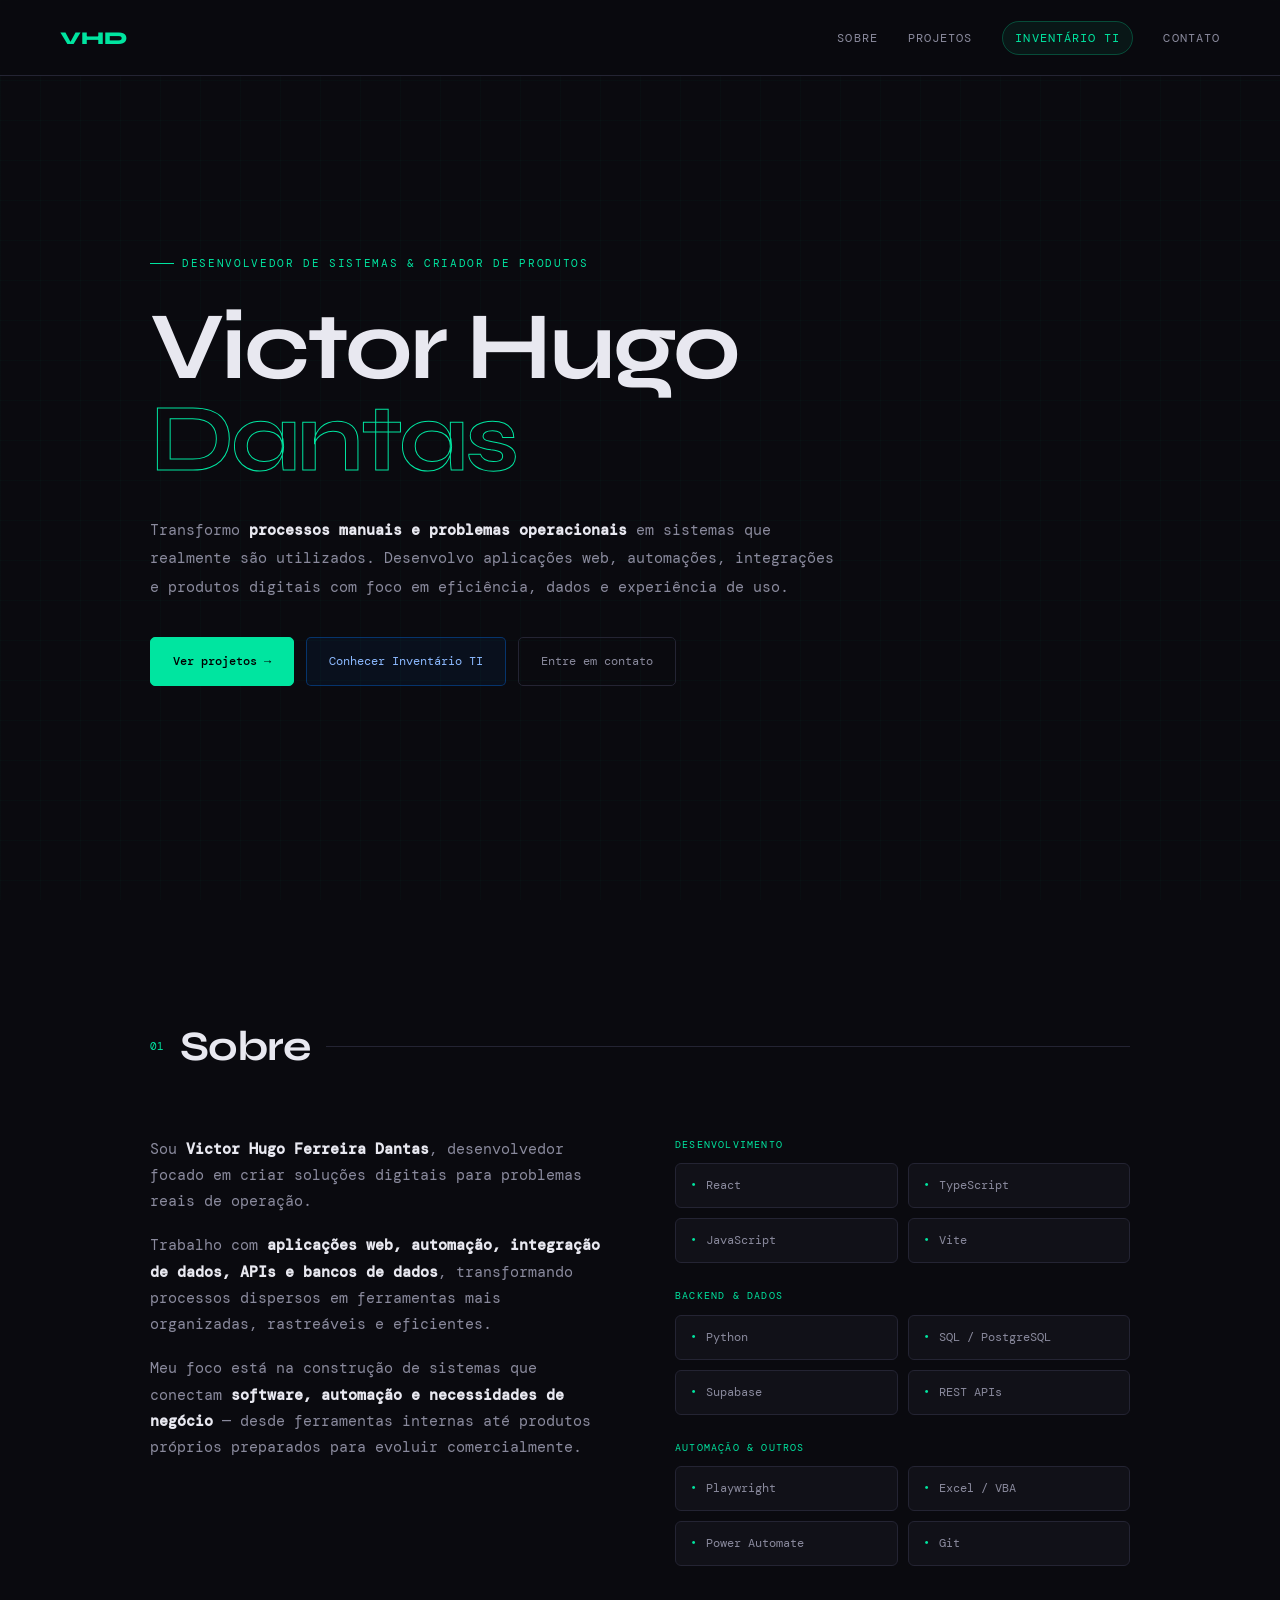
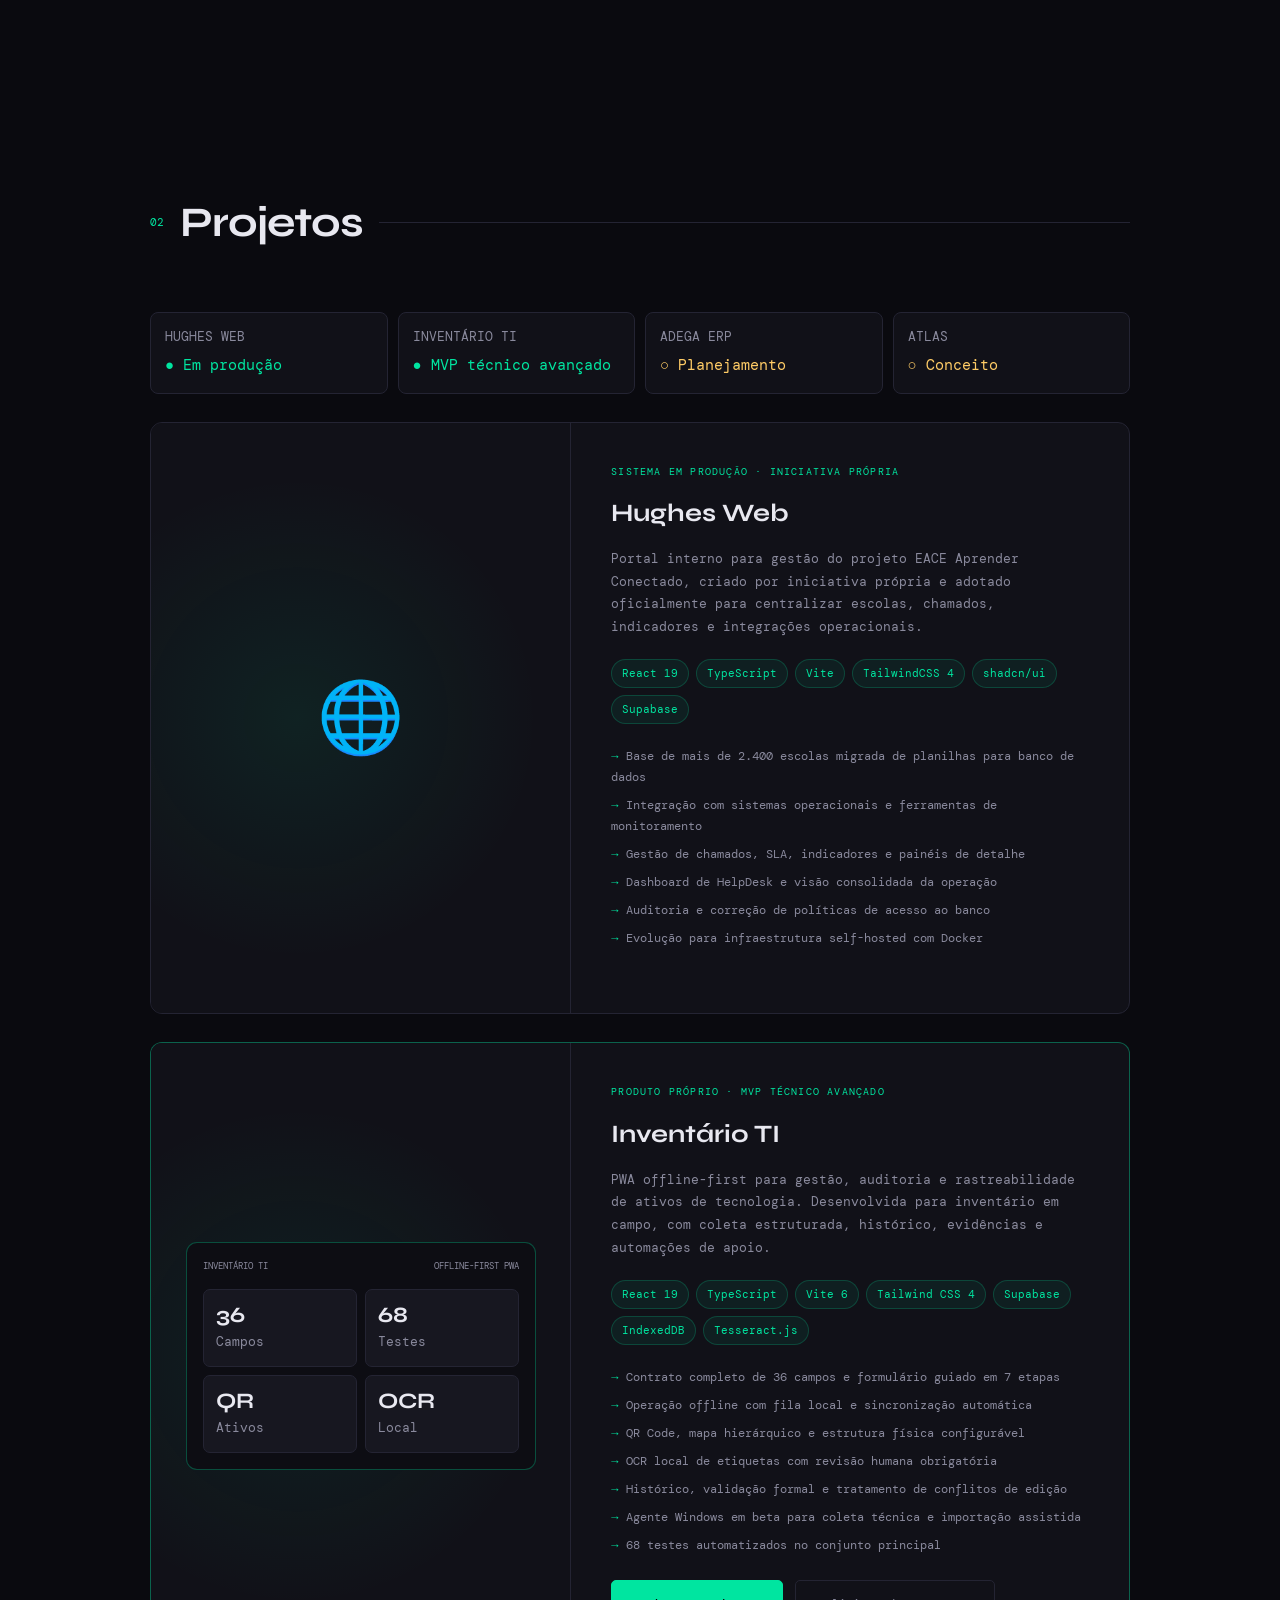
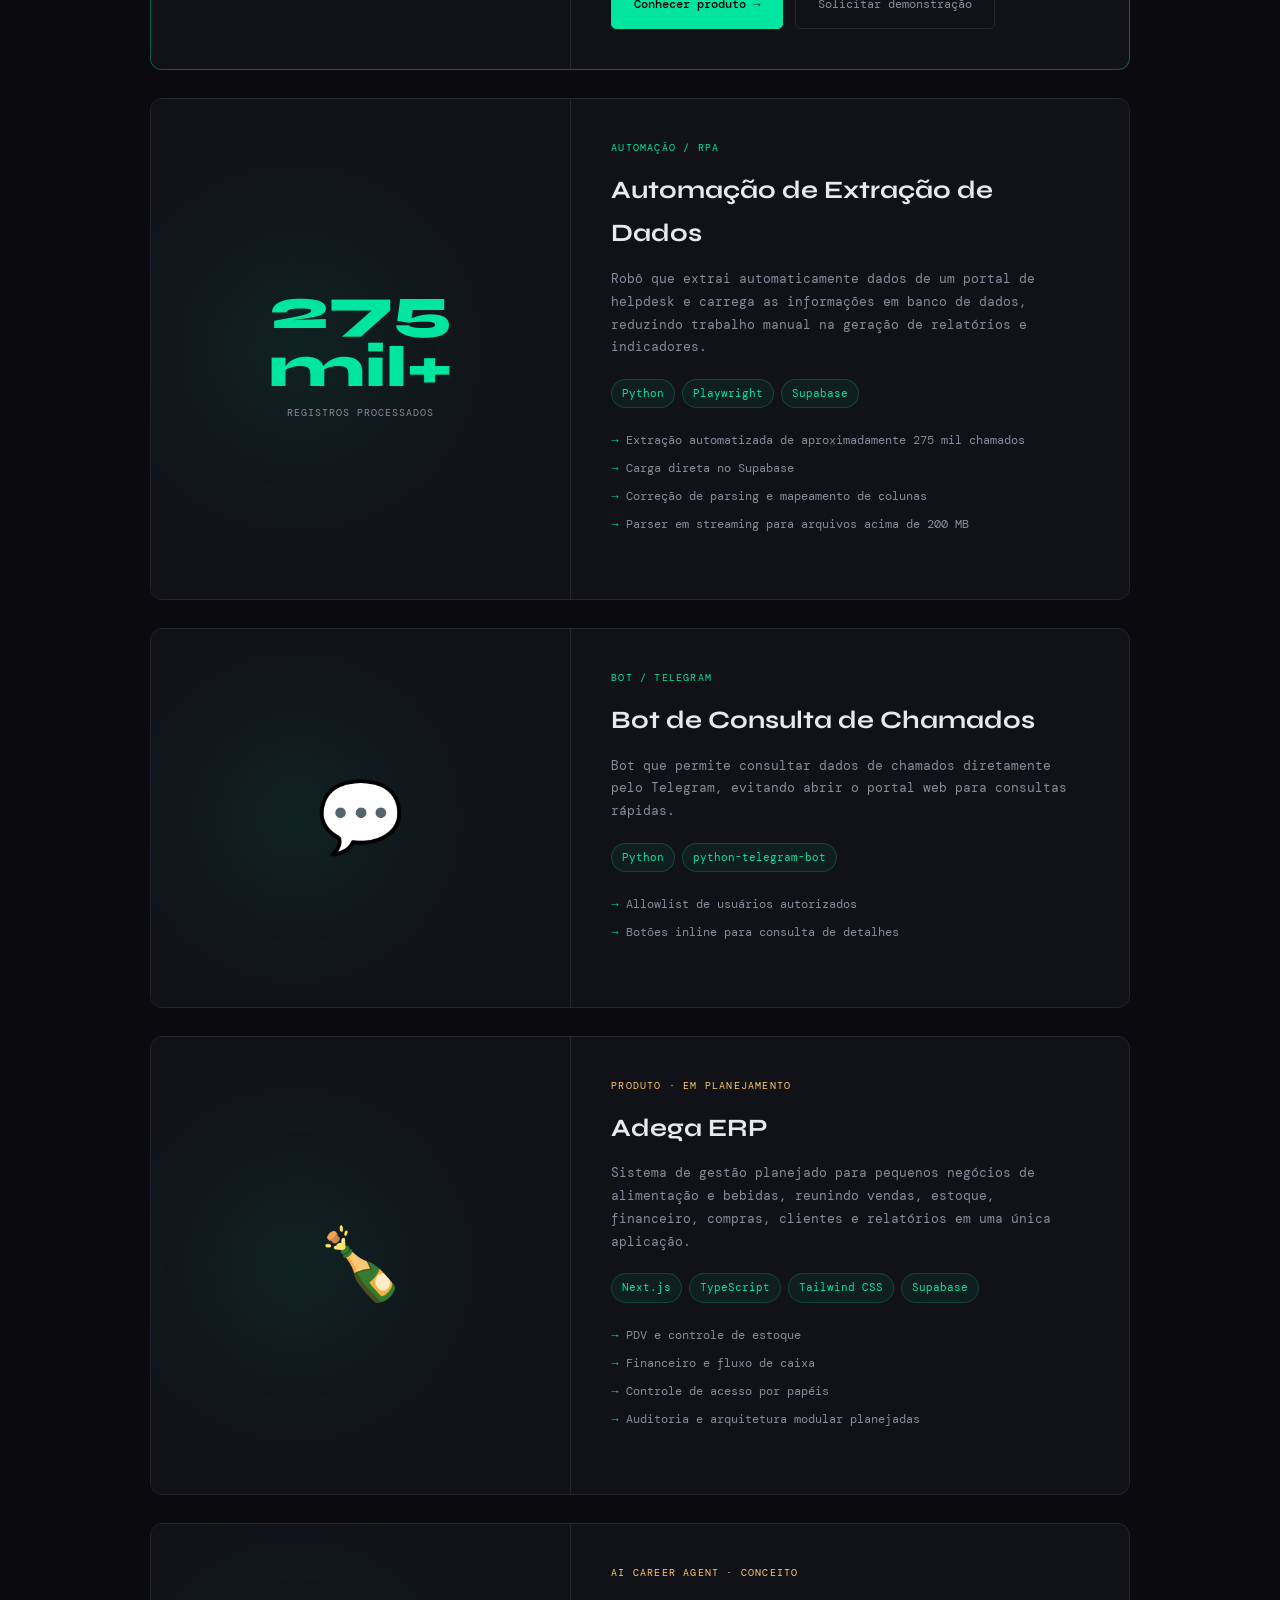
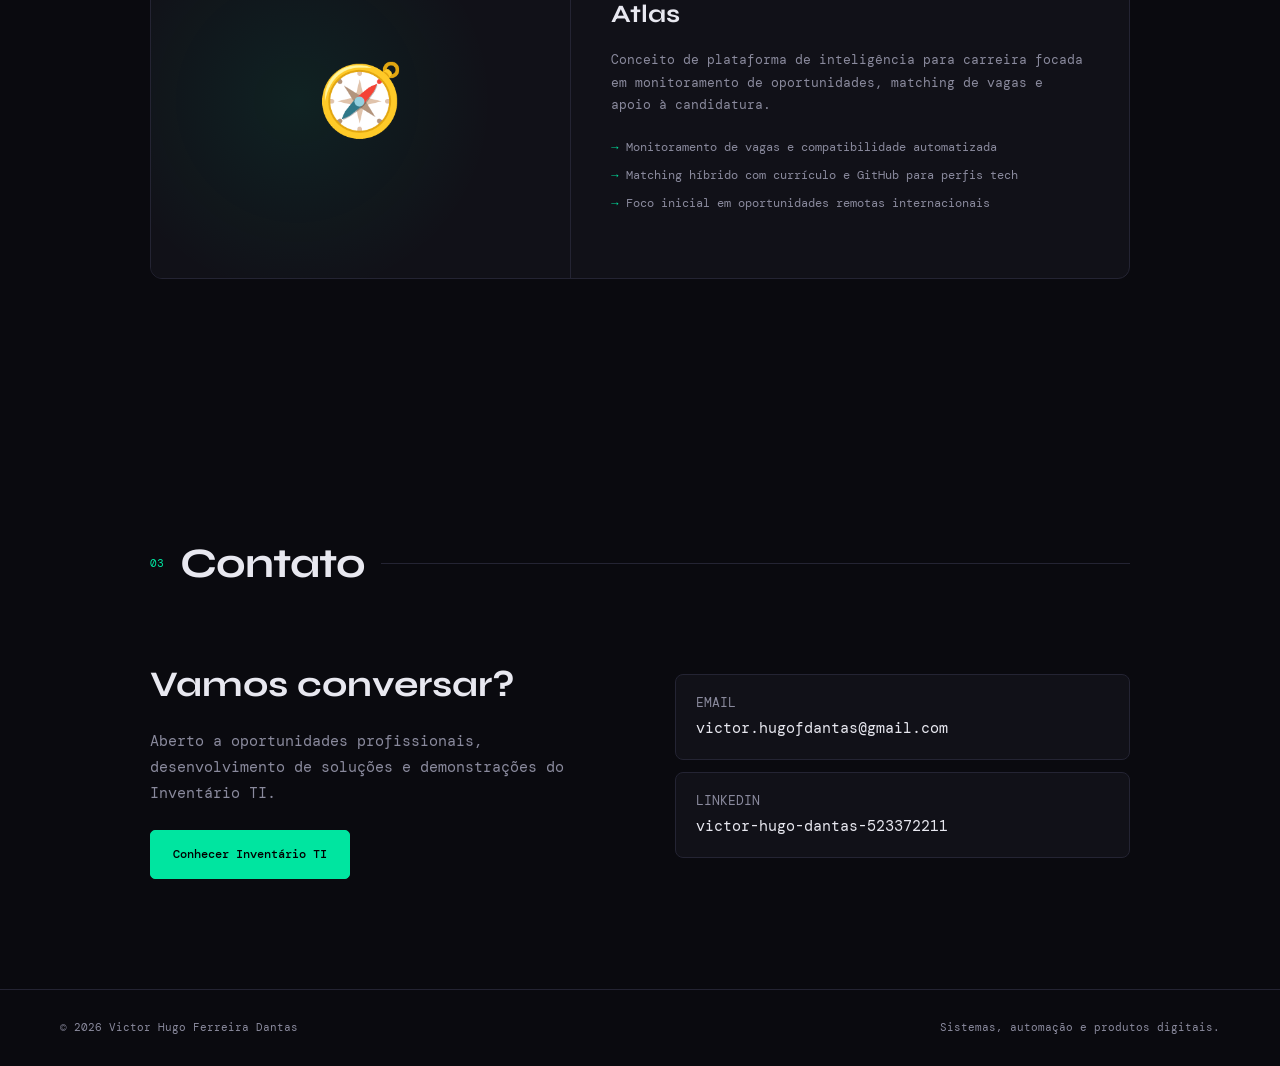
==== index.html @ 3753585a "feat: update portfolio Inventario TI case with real capabilities" ====
<!DOCTYPE html>
<html lang="pt-BR">
<head>
<meta charset="UTF-8"><meta name="viewport" content="width=device-width,initial-scale=1">
<title>Victor Hugo Dantas — Portfólio</title>
<meta name="description" content="Portfólio de Victor Hugo Dantas — sistemas, automações, integrações e produtos digitais.">
<link rel="preconnect" href="https://fonts.googleapis.com"><link rel="preconnect" href="https://fonts.gstatic.com" crossorigin>
<link href="https://fonts.googleapis.com/css2?family=Syne:wght@400;600;700;800&family=DM+Mono:wght@300;400;500&display=swap" rel="stylesheet">
<link rel="stylesheet" href="styles.css">
</head>
<body>
<nav><a class="logo" href="#hero">VHD</a><ul class="navlinks"><li><a href="#sobre">Sobre</a></li><li><a href="#projetos">Projetos</a></li><li><a class="nav-product" href="inventario-ti.html">Inventário TI</a></li><li><a href="#contato">Contato</a></li></ul></nav>
<section id="hero" class="container hero"><div class="eyebrow">Desenvolvedor de Sistemas & Criador de Produtos</div><h1>Victor Hugo<br><span>Dantas</span></h1><p>Transformo <strong>processos manuais e problemas operacionais</strong> em sistemas que realmente são utilizados. Desenvolvo aplicações web, automações, integrações e produtos digitais com foco em eficiência, dados e experiência de uso.</p><div class="actions"><a class="btn primary" href="#projetos">Ver projetos →</a><a class="btn blue" href="inventario-ti.html">Conhecer Inventário TI</a><a class="btn outline" href="#contato">Entre em contato</a></div></section>
<section id="sobre" class="container section"><div class="section-head reveal"><span class="num">01</span><h2>Sobre</h2><div class="line"></div></div><div class="about"><div class="reveal"><p>Sou <strong>Victor Hugo Ferreira Dantas</strong>, desenvolvedor focado em criar soluções digitais para problemas reais de operação.</p><p>Trabalho com <strong>aplicações web, automação, integração de dados, APIs e bancos de dados</strong>, transformando processos dispersos em ferramentas mais organizadas, rastreáveis e eficientes.</p><p>Meu foco está na construção de sistemas que conectam <strong>software, automação e necessidades de negócio</strong> — desde ferramentas internas até produtos próprios preparados para evoluir comercialmente.</p></div><div class="reveal"><div class="skill-group"><div class="skill-title">Desenvolvimento</div><div class="skills"><div class="skill">React</div><div class="skill">TypeScript</div><div class="skill">JavaScript</div><div class="skill">Vite</div></div></div><div class="skill-group"><div class="skill-title">Backend & Dados</div><div class="skills"><div class="skill">Python</div><div class="skill">SQL / PostgreSQL</div><div class="skill">Supabase</div><div class="skill">REST APIs</div></div></div><div class="skill-group"><div class="skill-title">Automação & Outros</div><div class="skills"><div class="skill">Playwright</div><div class="skill">Excel / VBA</div><div class="skill">Power Automate</div><div class="skill">Git</div></div></div></div></div></section>
<section id="projetos" class="container section"><div class="section-head reveal"><span class="num">02</span><h2>Projetos</h2><div class="line"></div></div><div class="status-grid reveal"><div class="status"><small>Hughes Web</small><span class="live">● Em produção</span></div><div class="status"><small>Inventário TI</small><span class="live">● MVP técnico avançado</span></div><div class="status"><small>Adega ERP</small><span class="plan">○ Planejamento</span></div><div class="status"><small>Atlas</small><span class="plan">○ Conceito</span></div></div>
<article class="project reveal"><div class="visual"><div class="icon">🌐</div></div><div class="info"><span class="tag">Sistema em Produção · Iniciativa Própria</span><h3>Hughes Web</h3><p>Portal interno para gestão do projeto EACE Aprender Conectado, criado por iniciativa própria e adotado oficialmente para centralizar escolas, chamados, indicadores e integrações operacionais.</p><div class="stack"><span>React 19</span><span>TypeScript</span><span>Vite</span><span>TailwindCSS 4</span><span>shadcn/ui</span><span>Supabase</span></div><ul class="features"><li>Base de mais de 2.400 escolas migrada de planilhas para banco de dados</li><li>Integração com sistemas operacionais e ferramentas de monitoramento</li><li>Gestão de chamados, SLA, indicadores e painéis de detalhe</li><li>Dashboard de HelpDesk e visão consolidada da operação</li><li>Auditoria e correção de políticas de acesso ao banco</li><li>Evolução para infraestrutura self-hosted com Docker</li></ul></div></article>
<article class="project featured reveal"><div class="visual"><div class="mock"><div class="mocktop"><span>Inventário TI</span><span>Offline-First PWA</span></div><div class="mockgrid"><div class="mockcard"><b>36</b><small>Campos</small></div><div class="mockcard"><b>68</b><small>Testes</small></div><div class="mockcard"><b>QR</b><small>Ativos</small></div><div class="mockcard"><b>OCR</b><small>Local</small></div></div></div></div><div class="info"><span class="tag">Produto Próprio · MVP Técnico Avançado</span><h3>Inventário TI</h3><p>PWA offline-first para gestão, auditoria e rastreabilidade de ativos de tecnologia. Desenvolvida para inventário em campo, com coleta estruturada, histórico, evidências e automações de apoio.</p><div class="stack"><span>React 19</span><span>TypeScript</span><span>Vite 6</span><span>Tailwind CSS 4</span><span>Supabase</span><span>IndexedDB</span><span>Tesseract.js</span></div><ul class="features"><li>Contrato completo de 36 campos e formulário guiado em 7 etapas</li><li>Operação offline com fila local e sincronização automática</li><li>QR Code, mapa hierárquico e estrutura física configurável</li><li>OCR local de etiquetas com revisão humana obrigatória</li><li>Histórico, validação formal e tratamento de conflitos de edição</li><li>Agente Windows em beta para coleta técnica e importação assistida</li><li>68 testes automatizados no conjunto principal</li></ul><div class="actions"><a class="btn primary" href="inventario-ti.html">Conhecer produto →</a><a class="btn outline" href="mailto:victor.hugofdantas@gmail.com?subject=Interesse%20no%20Invent%C3%A1rio%20TI">Solicitar demonstração</a></div></div></article>
<article class="project reveal"><div class="visual"><div class="metric">275 mil+<span>registros processados</span></div></div><div class="info"><span class="tag">Automação / RPA</span><h3>Automação de Extração de Dados</h3><p>Robô que extrai automaticamente dados de um portal de helpdesk e carrega as informações em banco de dados, reduzindo trabalho manual na geração de relatórios e indicadores.</p><div class="stack"><span>Python</span><span>Playwright</span><span>Supabase</span></div><ul class="features"><li>Extração automatizada de aproximadamente 275 mil chamados</li><li>Carga direta no Supabase</li><li>Correção de parsing e mapeamento de colunas</li><li>Parser em streaming para arquivos acima de 200 MB</li></ul></div></article>
<article class="project reveal"><div class="visual"><div class="icon">💬</div></div><div class="info"><span class="tag">Bot / Telegram</span><h3>Bot de Consulta de Chamados</h3><p>Bot que permite consultar dados de chamados diretamente pelo Telegram, evitando abrir o portal web para consultas rápidas.</p><div class="stack"><span>Python</span><span>python-telegram-bot</span></div><ul class="features"><li>Allowlist de usuários autorizados</li><li>Botões inline para consulta de detalhes</li></ul></div></article>
<article class="project reveal"><div class="visual"><div class="icon">🍾</div></div><div class="info"><span class="tag warn">Produto · Em Planejamento</span><h3>Adega ERP</h3><p>Sistema de gestão planejado para pequenos negócios de alimentação e bebidas, reunindo vendas, estoque, financeiro, compras, clientes e relatórios em uma única aplicação.</p><div class="stack"><span>Next.js</span><span>TypeScript</span><span>Tailwind CSS</span><span>Supabase</span></div><ul class="features"><li>PDV e controle de estoque</li><li>Financeiro e fluxo de caixa</li><li>Controle de acesso por papéis</li><li>Auditoria e arquitetura modular planejadas</li></ul></div></article>
<article class="project reveal"><div class="visual"><div class="icon">🧭</div></div><div class="info"><span class="tag warn">AI Career Agent · Conceito</span><h3>Atlas</h3><p>Conceito de plataforma de inteligência para carreira focada em monitoramento de oportunidades, matching de vagas e apoio à candidatura.</p><ul class="features"><li>Monitoramento de vagas e compatibilidade automatizada</li><li>Matching híbrido com currículo e GitHub para perfis tech</li><li>Foco inicial em oportunidades remotas internacionais</li></ul></div></article></section>
<section id="contato" class="container section"><div class="section-head reveal"><span class="num">03</span><h2>Contato</h2><div class="line"></div></div><div class="contact"><div class="reveal"><h3>Vamos conversar?</h3><p>Aberto a oportunidades profissionais, desenvolvimento de soluções e demonstrações do Inventário TI.</p><a class="btn primary" href="inventario-ti.html">Conhecer Inventário TI</a></div><div class="contact-links reveal"><a class="contact-link" href="mailto:victor.hugofdantas@gmail.com"><small>Email</small>victor.hugofdantas@gmail.com</a><a class="contact-link" href="https://www.linkedin.com/in/victor-hugo-dantas-523372211" target="_blank" rel="noopener noreferrer"><small>LinkedIn</small>victor-hugo-dantas-523372211</a></div></div></section>
<footer><span>© 2026 Victor Hugo Ferreira Dantas</span><span>Sistemas, automação e produtos digitais.</span></footer>
<script>const o=new IntersectionObserver(e=>e.forEach(x=>x.isIntersecting&&x.target.classList.add('visible')),{threshold:.1});document.querySelectorAll('.reveal').forEach(x=>o.observe(x));</script>
</body></html>
---- styles.css ----
*{box-sizing:border-box;margin:0;padding:0}:root{--bg:#0a0a0f;--surface:#111118;--surface2:#171720;--border:#242433;--accent:#00e5a0;--blue:#0077ff;--text:#e8e8f0;--muted:#8a8a9d;--warn:#ffcc66;--head:'Syne',sans-serif;--mono:'DM Mono',monospace}html{scroll-behavior:smooth}body{background:var(--bg);color:var(--text);font:15px/1.75 var(--mono);overflow-x:hidden}body:after{content:'';position:fixed;inset:0;pointer-events:none;z-index:-1;background-image:linear-gradient(rgba(0,229,160,.025) 1px,transparent 1px),linear-gradient(90deg,rgba(0,229,160,.025) 1px,transparent 1px);background-size:40px 40px}a{color:inherit}nav{position:fixed;inset:0 0 auto;z-index:50;height:76px;padding:0 60px;display:flex;align-items:center;justify-content:space-between;background:rgba(10,10,15,.84);backdrop-filter:blur(14px);border-bottom:1px solid var(--border)}.logo{font:800 18px var(--head);color:var(--accent);text-decoration:none}.navlinks{display:flex;align-items:center;gap:30px;list-style:none}.navlinks a{font-size:12px;color:var(--muted);text-decoration:none;text-transform:uppercase;letter-spacing:.09em}.navlinks a:hover{color:var(--accent)}.nav-product{color:var(--accent)!important;border:1px solid rgba(0,229,160,.25);padding:8px 12px;border-radius:999px;background:rgba(0,229,160,.06)}.container{max-width:1100px;margin:auto;padding-left:60px;padding-right:60px}.hero{min-height:100vh;display:flex;flex-direction:column;justify-content:center;padding-top:120px;padding-bottom:80px}.eyebrow{display:inline-flex;align-items:center;gap:8px;color:var(--accent);font-size:11px;text-transform:uppercase;letter-spacing:.15em;margin-bottom:28px}.eyebrow:before{content:'';width:24px;height:1px;background:var(--accent)}h1,h2,h3{font-family:var(--head)}h1{font-size:clamp(52px,8vw,96px);line-height:.96;letter-spacing:-3px;margin-bottom:30px}h1 span{color:transparent;-webkit-text-stroke:1px var(--accent)}.hero p{max-width:700px;color:var(--muted);font-size:15px;line-height:1.9;margin-bottom:36px}.hero p strong{color:var(--text)}.actions{display:flex;gap:12px;flex-wrap:wrap}.btn{display:inline-flex;align-items:center;justify-content:center;padding:13px 22px;border-radius:5px;text-decoration:none;font-size:12px;transition:.2s;border:1px solid var(--border)}.btn:hover{transform:translateY(-2px)}.primary{background:var(--accent);color:#000;border-color:var(--accent);font-weight:500}.outline{color:var(--muted)}.outline:hover{border-color:var(--accent);color:var(--accent)}.blue{color:#8bb9ff;border-color:rgba(0,119,255,.35);background:rgba(0,119,255,.06)}.section{padding-top:110px;padding-bottom:110px}.section-head{display:flex;align-items:center;gap:16px;margin-bottom:52px}.section-head .num{color:var(--accent);font-size:11px}.section-head h2{font-size:clamp(30px,4vw,42px);letter-spacing:-1px}.line{height:1px;background:var(--border);flex:1}.about{display:grid;grid-template-columns:1fr 1fr;gap:70px}.about p{color:var(--muted);margin-bottom:18px}.about strong{color:var(--text)}.skill-group+ .skill-group{margin-top:24px}.skill-title{font-size:10px;color:var(--accent);text-transform:uppercase;letter-spacing:.12em;margin-bottom:10px}.skills{display:grid;grid-template-columns:1fr 1fr;gap:10px}.skill{padding:11px 14px;background:var(--surface);border:1px solid var(--border);border-radius:6px;color:var(--muted);font-size:12px}.skill:before{content:'•';color:var(--accent);margin-right:9px}.status-grid{display:grid;grid-template-columns:repeat(4,1fr);gap:10px;margin-bottom:28px}.status{padding:14px;background:var(--surface);border:1px solid var(--border);border-radius:8px}.status small{display:block;color:var(--muted);text-transform:uppercase;margin-bottom:4px}.live{color:var(--accent)}.plan{color:var(--warn)}.project{display:grid;grid-template-columns:.9fr 1.2fr;border:1px solid var(--border);border-radius:12px;overflow:hidden;margin-bottom:28px;background:var(--surface);transition:.2s}.project:hover{border-color:rgba(0,229,160,.55);transform:translateY(-2px)}.project.featured{border-color:rgba(0,229,160,.38)}.visual{min-height:280px;display:flex;align-items:center;justify-content:center;padding:34px;background:radial-gradient(circle at 35% 50%,rgba(0,229,160,.08),transparent 60%),var(--surface)}.visual .icon{font-size:70px}.metric{font:800 clamp(36px,5vw,58px)/1 var(--head);color:var(--accent);text-align:center}.metric span{display:block;font:10px var(--mono);color:var(--muted);letter-spacing:.1em;margin-top:10px;text-transform:uppercase}.info{padding:40px;border-left:1px solid var(--border)}.tag{display:block;color:var(--accent);font-size:10px;text-transform:uppercase;letter-spacing:.12em;margin-bottom:12px}.tag.warn{color:var(--warn)}.info h3{font-size:25px;margin-bottom:12px}.info p{color:var(--muted);font-size:13px;margin-bottom:20px}.stack{display:flex;gap:7px;flex-wrap:wrap;margin-bottom:22px}.stack span{padding:4px 10px;border:1px solid rgba(0,229,160,.2);background:rgba(0,229,160,.07);border-radius:999px;color:var(--accent);font-size:11px}.features{list-style:none;margin-bottom:24px}.features li{color:var(--muted);font-size:12px;margin-bottom:7px}.features li:before{content:'→';color:var(--accent);margin-right:8px}.mock{width:100%;max-width:350px;border:1px solid rgba(0,229,160,.3);border-radius:11px;padding:16px;background:#0d0d13}.mocktop{display:flex;justify-content:space-between;color:var(--muted);font-size:9px;text-transform:uppercase;margin-bottom:14px}.mockgrid{display:grid;grid-template-columns:1fr 1fr;gap:8px}.mockcard{padding:12px;background:var(--surface2);border:1px solid var(--border);border-radius:7px}.mockcard b{display:block;font:700 22px var(--head)}.mockcard small{color:var(--muted)}.contact{display:grid;grid-template-columns:1fr 1fr;gap:70px;align-items:center}.contact h3{font-size:36px;margin-bottom:12px}.contact p{color:var(--muted);margin-bottom:24px}.contact-links{display:grid;gap:12px}.contact-link{padding:18px 20px;border:1px solid var(--border);background:var(--surface);border-radius:8px;text-decoration:none}.contact-link small{display:block;color:var(--muted);text-transform:uppercase}.contact-link:hover{border-color:var(--accent)}footer{border-top:1px solid var(--border);padding:28px 60px;display:flex;justify-content:space-between;color:var(--muted);font-size:11px}.product-hero{min-height:100vh;display:grid;grid-template-columns:1.05fr .95fr;gap:60px;align-items:center;padding-top:120px;padding-bottom:70px}.product-hero h1{font-size:clamp(48px,7vw,78px)}.product-hero p{color:var(--muted);margin-bottom:28px;max-width:630px}.panel{border:1px solid rgba(0,229,160,.25);border-radius:15px;background:linear-gradient(180deg,#111118,#0d0d13);padding:18px;box-shadow:0 30px 90px rgba(0,0,0,.3)}.dashhead{display:flex;justify-content:space-between;color:var(--muted);font-size:10px;text-transform:uppercase;padding-bottom:13px;border-bottom:1px solid var(--border);margin-bottom:13px}.dashgrid{display:grid;grid-template-columns:1fr 1fr;gap:9px}.dash{padding:14px;border:1px solid var(--border);border-radius:8px;background:var(--surface2)}.dash b{display:block;font:700 24px var(--head)}.dash small{color:var(--muted)}.cards{display:grid;grid-template-columns:repeat(3,1fr);gap:14px}.card{padding:23px;border:1px solid var(--border);border-radius:11px;background:var(--surface);min-height:190px}.card b{display:block;color:var(--accent);font-size:10px;margin-bottom:22px}.card h3{font-size:19px;margin-bottom:10px}.card p{font-size:12px;color:var(--muted)}.agent{display:grid;grid-template-columns:1fr 1fr;gap:34px;align-items:center;padding:34px;border:1px solid rgba(0,119,255,.3);border-radius:15px;background:radial-gradient(circle at 90% 10%,rgba(0,119,255,.14),transparent 35%),var(--surface)}.agent h2{font-size:clamp(30px,4vw,44px);line-height:1.05;margin-bottom:14px}.agent p{color:var(--muted)}.terminal{background:#090b10;border:1px solid var(--border);border-radius:9px;padding:17px;font-size:11px;color:#a0a0b2}.terminal div{margin:5px 0}.terminal i{color:#80b5ff;font-style:normal}.terminal .ok{color:var(--accent)}.cta{text-align:center;padding:48px;border:1px solid rgba(0,229,160,.35);border-radius:15px;background:radial-gradient(circle at 50% 0,rgba(0,229,160,.1),transparent 40%),var(--surface)}.cta h2{font-size:clamp(34px,5vw,54px);line-height:1.05;margin-bottom:14px}.cta p{max-width:700px;margin:0 auto 24px;color:var(--muted)}.reveal{opacity:0;transform:translateY(24px);transition:.65s}.reveal.visible{opacity:1;transform:none}.product-proof{display:grid;grid-template-columns:repeat(4,1fr);gap:12px;margin-top:28px}.proof{padding:16px;border:1px solid var(--border);border-radius:10px;background:var(--surface)}.proof strong{display:block;font:700 24px var(--head);color:var(--text);margin-bottom:2px}.proof span{font-size:10px;color:var(--muted);text-transform:uppercase;letter-spacing:.08em}.feature-status{display:inline-flex;align-items:center;gap:6px;padding:4px 9px;border-radius:999px;font-size:9px;text-transform:uppercase;letter-spacing:.08em;margin-bottom:14px;border:1px solid var(--border)}.feature-status.available{color:var(--accent);border-color:rgba(0,229,160,.25);background:rgba(0,229,160,.06)}.feature-status.beta{color:#8bb9ff;border-color:rgba(0,119,255,.28);background:rgba(0,119,255,.06)}.feature-status.validation{color:var(--warn);border-color:rgba(255,204,102,.25);background:rgba(255,204,102,.05)}.wide-card{grid-column:span 2}.feature-list{display:grid;grid-template-columns:repeat(2,1fr);gap:12px}.feature-item{padding:18px;border:1px solid var(--border);border-radius:10px;background:var(--surface)}.feature-item h3{font-size:16px;margin-bottom:7px}.feature-item p{font-size:11px;color:var(--muted)}.security-grid{display:grid;grid-template-columns:repeat(2,1fr);gap:14px}.security-card{padding:22px;border:1px solid var(--border);border-radius:11px;background:var(--surface)}.security-card h3{font-size:18px;margin-bottom:8px}.security-card p{font-size:12px;color:var(--muted)}.roadmap-now{border-color:rgba(0,229,160,.25)}.roadmap-next{border-color:rgba(255,204,102,.22)}@media(max-width:800px){nav{padding:0 22px}.navlinks{display:none}.container{padding-left:22px;padding-right:22px}.about,.project,.contact,.product-hero,.agent{grid-template-columns:1fr}.info{border-left:0;border-top:1px solid var(--border)}.status-grid,.cards,.product-proof{grid-template-columns:1fr 1fr}.product-hero{gap:35px}.section{padding-top:80px;padding-bottom:80px}.security-grid,.feature-list{grid-template-columns:1fr}.wide-card{grid-column:auto}footer{padding:25px 22px;flex-direction:column;gap:6px}}@media(max-width:520px){.skills,.status-grid,.cards,.product-proof{grid-template-columns:1fr}h1{letter-spacing:-2px}.visual{min-height:220px}.info{padding:28px 22px}}
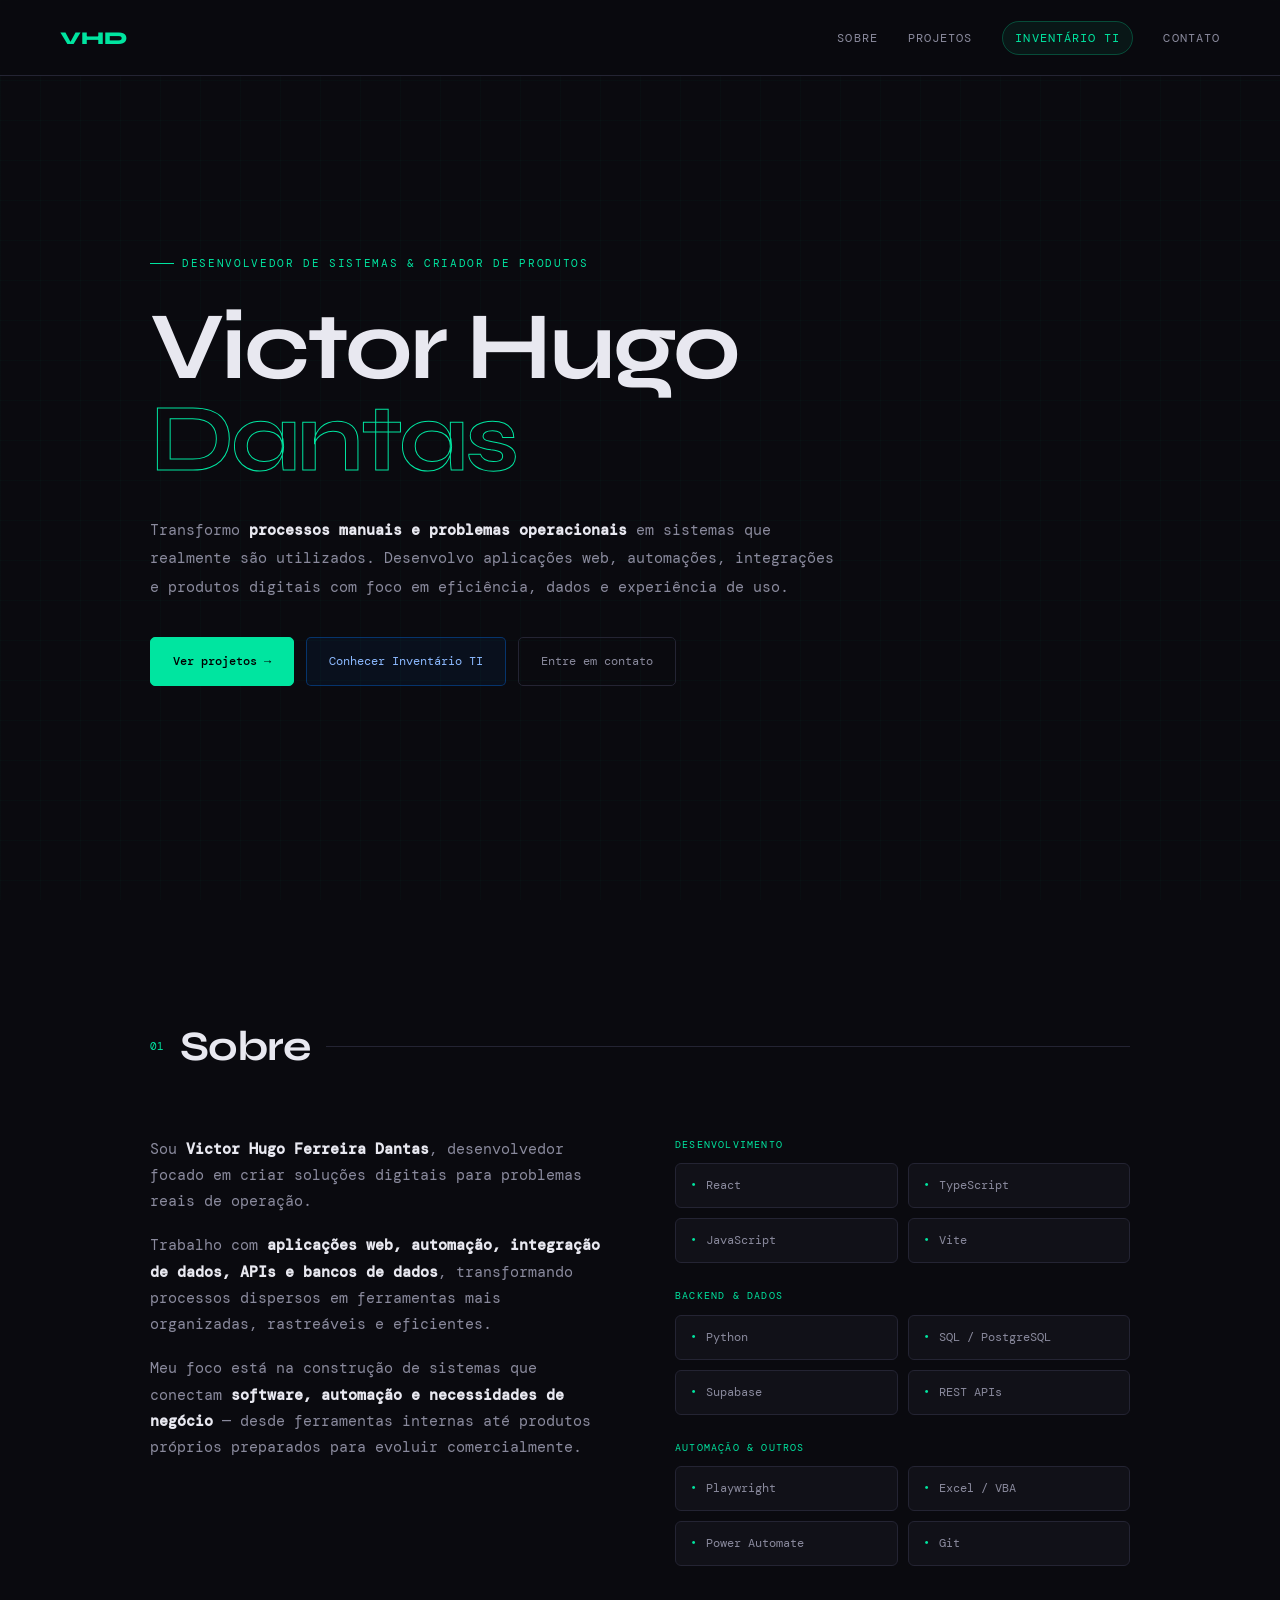
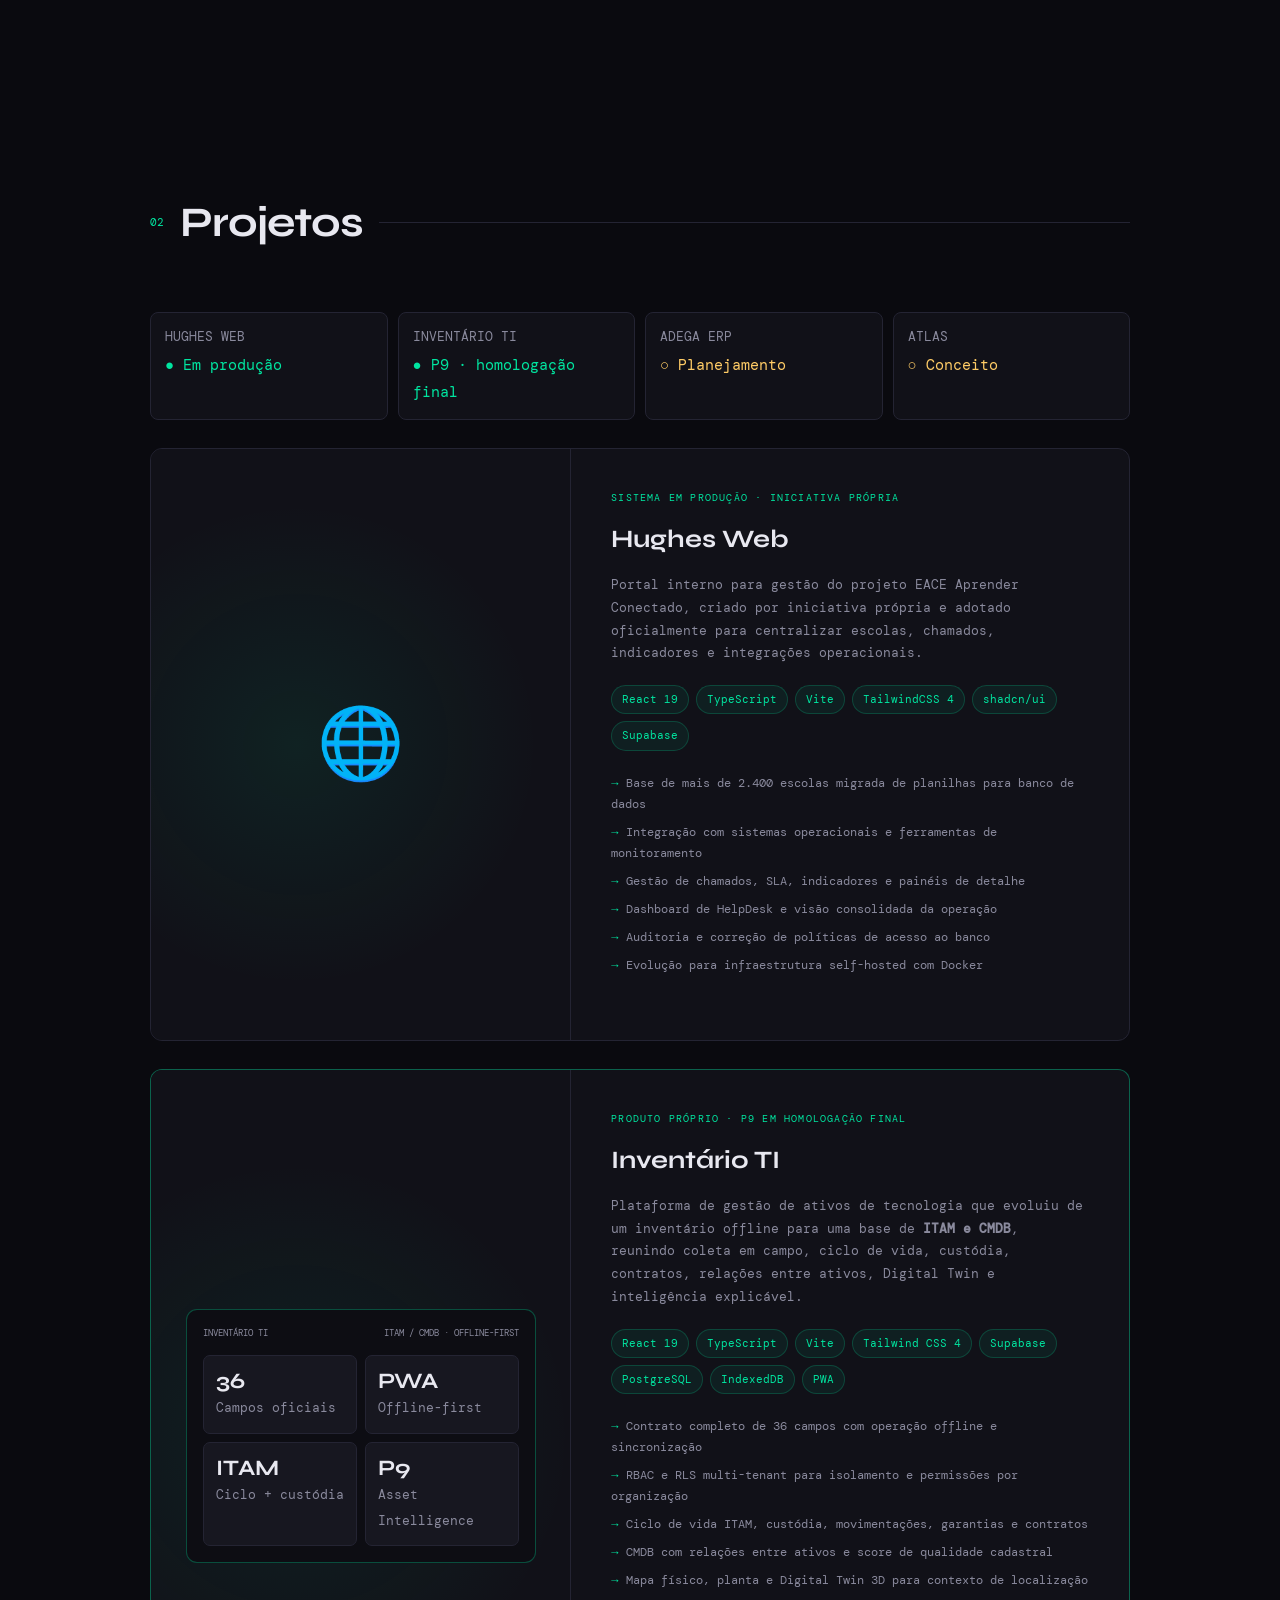
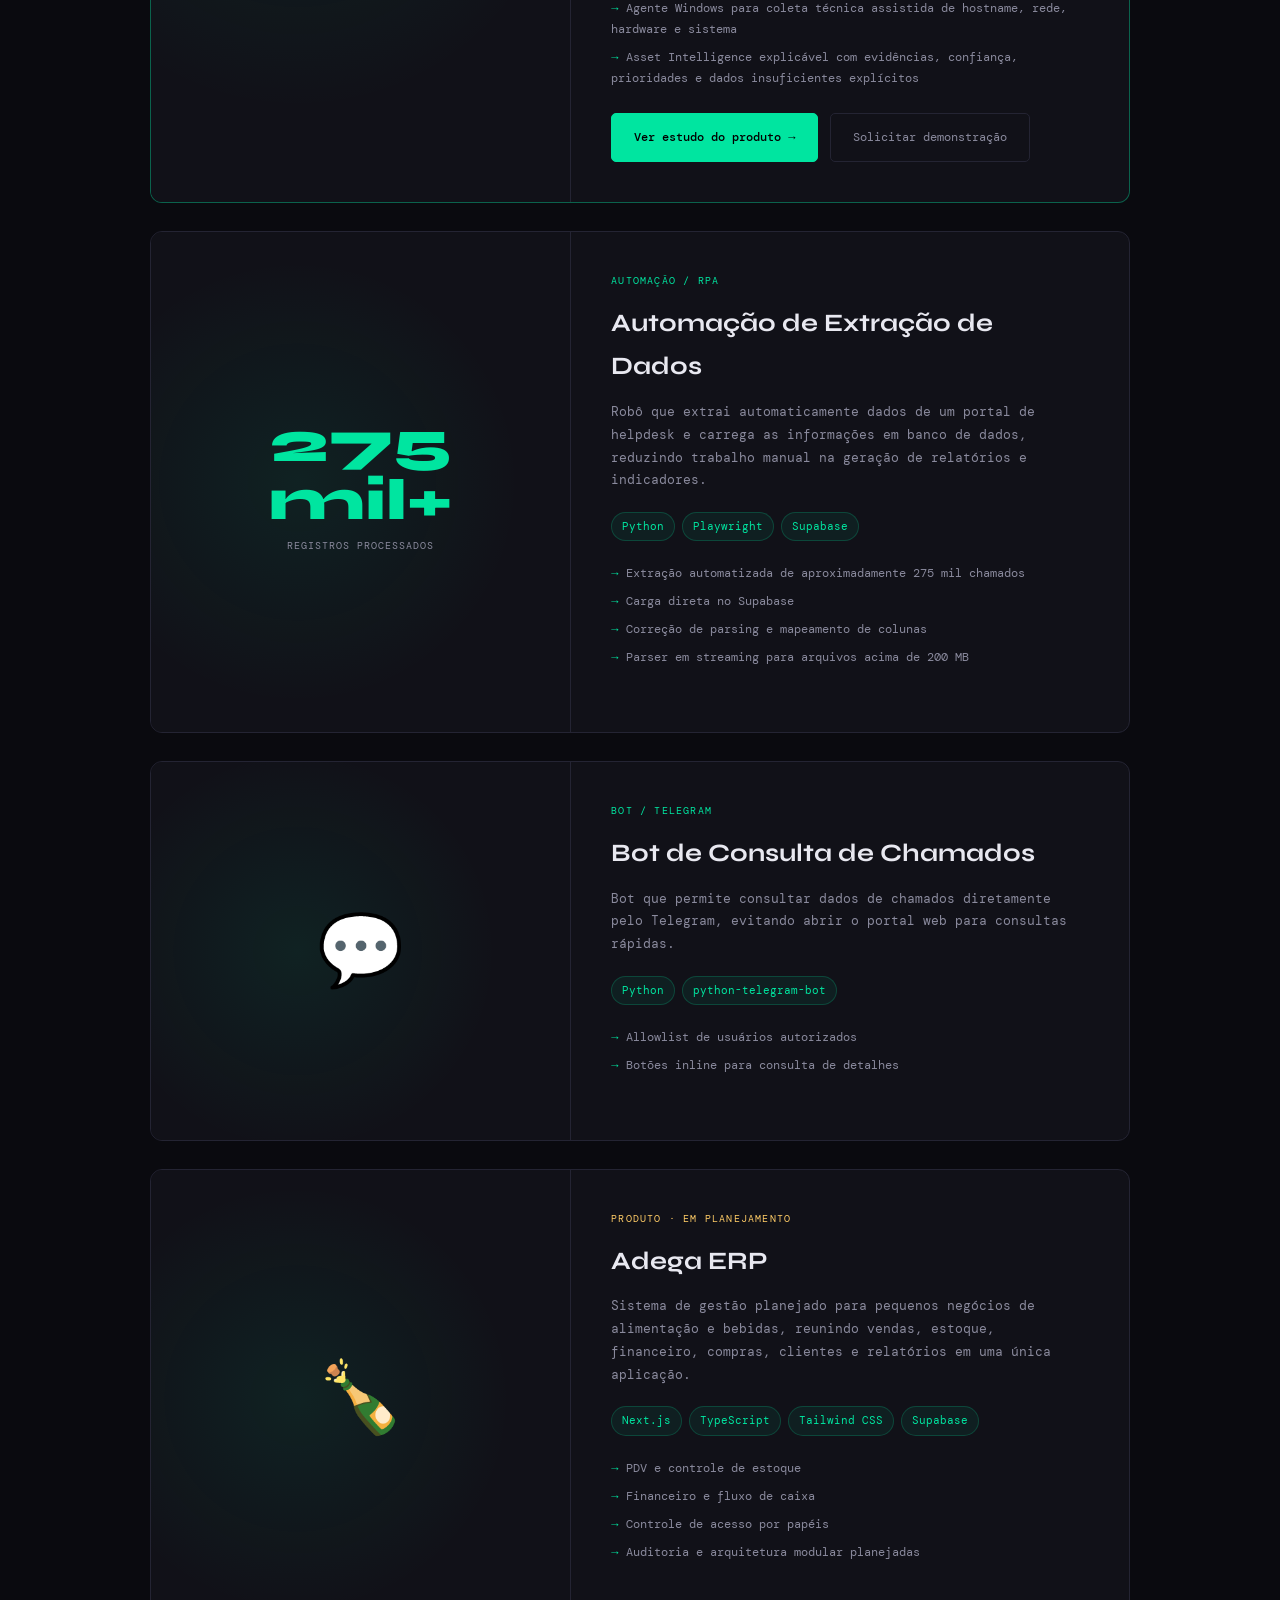
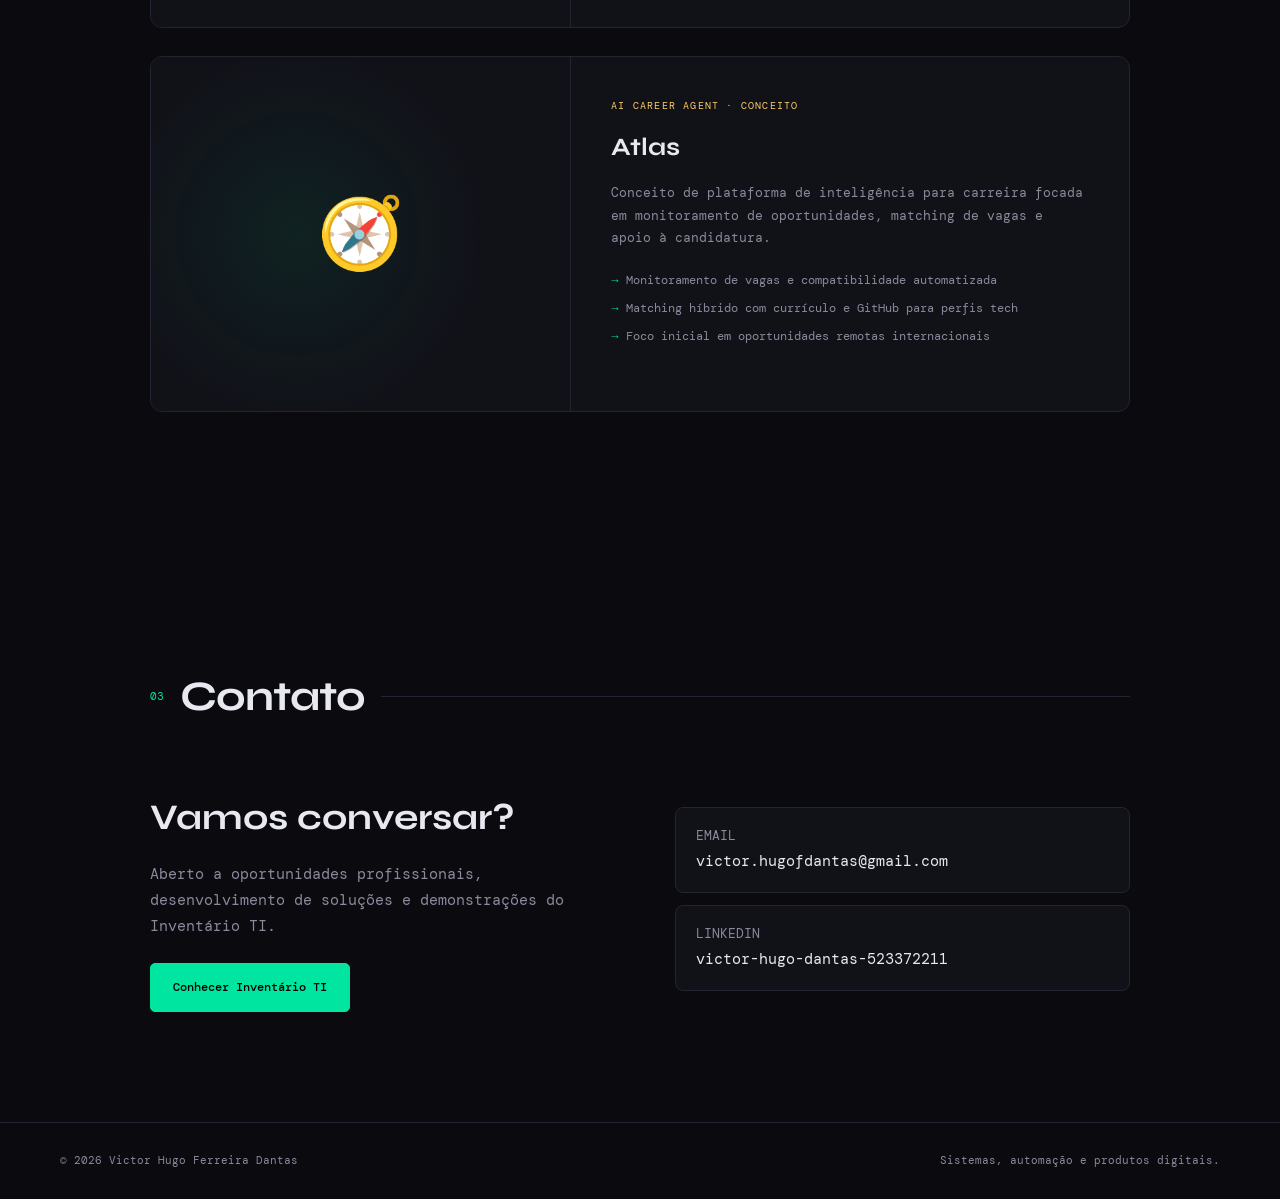
==== commit ba1cf77c: "feat: atualizar Inventário TI com ITAM, CMDB e Asset Intelligence" ====
--- a/index.html
+++ b/index.html
@@ -12,9 +12,9 @@
 <nav><a class="logo" href="#hero">VHD</a><ul class="navlinks"><li><a href="#sobre">Sobre</a></li><li><a href="#projetos">Projetos</a></li><li><a class="nav-product" href="inventario-ti.html">Inventário TI</a></li><li><a href="#contato">Contato</a></li></ul></nav>
 <section id="hero" class="container hero"><div class="eyebrow">Desenvolvedor de Sistemas & Criador de Produtos</div><h1>Victor Hugo<br><span>Dantas</span></h1><p>Transformo <strong>processos manuais e problemas operacionais</strong> em sistemas que realmente são utilizados. Desenvolvo aplicações web, automações, integrações e produtos digitais com foco em eficiência, dados e experiência de uso.</p><div class="actions"><a class="btn primary" href="#projetos">Ver projetos →</a><a class="btn blue" href="inventario-ti.html">Conhecer Inventário TI</a><a class="btn outline" href="#contato">Entre em contato</a></div></section>
 <section id="sobre" class="container section"><div class="section-head reveal"><span class="num">01</span><h2>Sobre</h2><div class="line"></div></div><div class="about"><div class="reveal"><p>Sou <strong>Victor Hugo Ferreira Dantas</strong>, desenvolvedor focado em criar soluções digitais para problemas reais de operação.</p><p>Trabalho com <strong>aplicações web, automação, integração de dados, APIs e bancos de dados</strong>, transformando processos dispersos em ferramentas mais organizadas, rastreáveis e eficientes.</p><p>Meu foco está na construção de sistemas que conectam <strong>software, automação e necessidades de negócio</strong> — desde ferramentas internas até produtos próprios preparados para evoluir comercialmente.</p></div><div class="reveal"><div class="skill-group"><div class="skill-title">Desenvolvimento</div><div class="skills"><div class="skill">React</div><div class="skill">TypeScript</div><div class="skill">JavaScript</div><div class="skill">Vite</div></div></div><div class="skill-group"><div class="skill-title">Backend & Dados</div><div class="skills"><div class="skill">Python</div><div class="skill">SQL / PostgreSQL</div><div class="skill">Supabase</div><div class="skill">REST APIs</div></div></div><div class="skill-group"><div class="skill-title">Automação & Outros</div><div class="skills"><div class="skill">Playwright</div><div class="skill">Excel / VBA</div><div class="skill">Power Automate</div><div class="skill">Git</div></div></div></div></div></section>
-<section id="projetos" class="container section"><div class="section-head reveal"><span class="num">02</span><h2>Projetos</h2><div class="line"></div></div><div class="status-grid reveal"><div class="status"><small>Hughes Web</small><span class="live">● Em produção</span></div><div class="status"><small>Inventário TI</small><span class="live">● MVP técnico avançado</span></div><div class="status"><small>Adega ERP</small><span class="plan">○ Planejamento</span></div><div class="status"><small>Atlas</small><span class="plan">○ Conceito</span></div></div>
+<section id="projetos" class="container section"><div class="section-head reveal"><span class="num">02</span><h2>Projetos</h2><div class="line"></div></div><div class="status-grid reveal"><div class="status"><small>Hughes Web</small><span class="live">● Em produção</span></div><div class="status"><small>Inventário TI</small><span class="live">● P9 · homologação final</span></div><div class="status"><small>Adega ERP</small><span class="plan">○ Planejamento</span></div><div class="status"><small>Atlas</small><span class="plan">○ Conceito</span></div></div>
 <article class="project reveal"><div class="visual"><div class="icon">🌐</div></div><div class="info"><span class="tag">Sistema em Produção · Iniciativa Própria</span><h3>Hughes Web</h3><p>Portal interno para gestão do projeto EACE Aprender Conectado, criado por iniciativa própria e adotado oficialmente para centralizar escolas, chamados, indicadores e integrações operacionais.</p><div class="stack"><span>React 19</span><span>TypeScript</span><span>Vite</span><span>TailwindCSS 4</span><span>shadcn/ui</span><span>Supabase</span></div><ul class="features"><li>Base de mais de 2.400 escolas migrada de planilhas para banco de dados</li><li>Integração com sistemas operacionais e ferramentas de monitoramento</li><li>Gestão de chamados, SLA, indicadores e painéis de detalhe</li><li>Dashboard de HelpDesk e visão consolidada da operação</li><li>Auditoria e correção de políticas de acesso ao banco</li><li>Evolução para infraestrutura self-hosted com Docker</li></ul></div></article>
-<article class="project featured reveal"><div class="visual"><div class="mock"><div class="mocktop"><span>Inventário TI</span><span>Offline-First PWA</span></div><div class="mockgrid"><div class="mockcard"><b>36</b><small>Campos</small></div><div class="mockcard"><b>68</b><small>Testes</small></div><div class="mockcard"><b>QR</b><small>Ativos</small></div><div class="mockcard"><b>OCR</b><small>Local</small></div></div></div></div><div class="info"><span class="tag">Produto Próprio · MVP Técnico Avançado</span><h3>Inventário TI</h3><p>PWA offline-first para gestão, auditoria e rastreabilidade de ativos de tecnologia. Desenvolvida para inventário em campo, com coleta estruturada, histórico, evidências e automações de apoio.</p><div class="stack"><span>React 19</span><span>TypeScript</span><span>Vite 6</span><span>Tailwind CSS 4</span><span>Supabase</span><span>IndexedDB</span><span>Tesseract.js</span></div><ul class="features"><li>Contrato completo de 36 campos e formulário guiado em 7 etapas</li><li>Operação offline com fila local e sincronização automática</li><li>QR Code, mapa hierárquico e estrutura física configurável</li><li>OCR local de etiquetas com revisão humana obrigatória</li><li>Histórico, validação formal e tratamento de conflitos de edição</li><li>Agente Windows em beta para coleta técnica e importação assistida</li><li>68 testes automatizados no conjunto principal</li></ul><div class="actions"><a class="btn primary" href="inventario-ti.html">Conhecer produto →</a><a class="btn outline" href="mailto:victor.hugofdantas@gmail.com?subject=Interesse%20no%20Invent%C3%A1rio%20TI">Solicitar demonstração</a></div></div></article>
+<article class="project featured reveal"><div class="visual"><div class="mock"><div class="mocktop"><span>Inventário TI</span><span>ITAM / CMDB · Offline-first</span></div><div class="mockgrid"><div class="mockcard"><b>36</b><small>Campos oficiais</small></div><div class="mockcard"><b>PWA</b><small>Offline-first</small></div><div class="mockcard"><b>ITAM</b><small>Ciclo + custódia</small></div><div class="mockcard"><b>P9</b><small>Asset Intelligence</small></div></div></div></div><div class="info"><span class="tag">Produto Próprio · P9 em Homologação Final</span><h3>Inventário TI</h3><p>Plataforma de gestão de ativos de tecnologia que evoluiu de um inventário offline para uma base de <strong>ITAM e CMDB</strong>, reunindo coleta em campo, ciclo de vida, custódia, contratos, relações entre ativos, Digital Twin e inteligência explicável.</p><div class="stack"><span>React 19</span><span>TypeScript</span><span>Vite</span><span>Tailwind CSS 4</span><span>Supabase</span><span>PostgreSQL</span><span>IndexedDB</span><span>PWA</span></div><ul class="features"><li>Contrato completo de 36 campos com operação offline e sincronização</li><li>RBAC e RLS multi-tenant para isolamento e permissões por organização</li><li>Ciclo de vida ITAM, custódia, movimentações, garantias e contratos</li><li>CMDB com relações entre ativos e score de qualidade cadastral</li><li>Mapa físico, planta e Digital Twin 3D para contexto de localização</li><li>Agente Windows para coleta técnica assistida de hostname, rede, hardware e sistema</li><li>Asset Intelligence explicável com evidências, confiança, prioridades e dados insuficientes explícitos</li></ul><div class="actions"><a class="btn primary" href="inventario-ti.html">Ver estudo do produto →</a><a class="btn outline" href="mailto:victor.hugofdantas@gmail.com?subject=Interesse%20no%20Invent%C3%A1rio%20TI">Solicitar demonstração</a></div></div></article>
 <article class="project reveal"><div class="visual"><div class="metric">275 mil+<span>registros processados</span></div></div><div class="info"><span class="tag">Automação / RPA</span><h3>Automação de Extração de Dados</h3><p>Robô que extrai automaticamente dados de um portal de helpdesk e carrega as informações em banco de dados, reduzindo trabalho manual na geração de relatórios e indicadores.</p><div class="stack"><span>Python</span><span>Playwright</span><span>Supabase</span></div><ul class="features"><li>Extração automatizada de aproximadamente 275 mil chamados</li><li>Carga direta no Supabase</li><li>Correção de parsing e mapeamento de colunas</li><li>Parser em streaming para arquivos acima de 200 MB</li></ul></div></article>
 <article class="project reveal"><div class="visual"><div class="icon">💬</div></div><div class="info"><span class="tag">Bot / Telegram</span><h3>Bot de Consulta de Chamados</h3><p>Bot que permite consultar dados de chamados diretamente pelo Telegram, evitando abrir o portal web para consultas rápidas.</p><div class="stack"><span>Python</span><span>python-telegram-bot</span></div><ul class="features"><li>Allowlist de usuários autorizados</li><li>Botões inline para consulta de detalhes</li></ul></div></article>
 <article class="project reveal"><div class="visual"><div class="icon">🍾</div></div><div class="info"><span class="tag warn">Produto · Em Planejamento</span><h3>Adega ERP</h3><p>Sistema de gestão planejado para pequenos negócios de alimentação e bebidas, reunindo vendas, estoque, financeiro, compras, clientes e relatórios em uma única aplicação.</p><div class="stack"><span>Next.js</span><span>TypeScript</span><span>Tailwind CSS</span><span>Supabase</span></div><ul class="features"><li>PDV e controle de estoque</li><li>Financeiro e fluxo de caixa</li><li>Controle de acesso por papéis</li><li>Auditoria e arquitetura modular planejadas</li></ul></div></article>
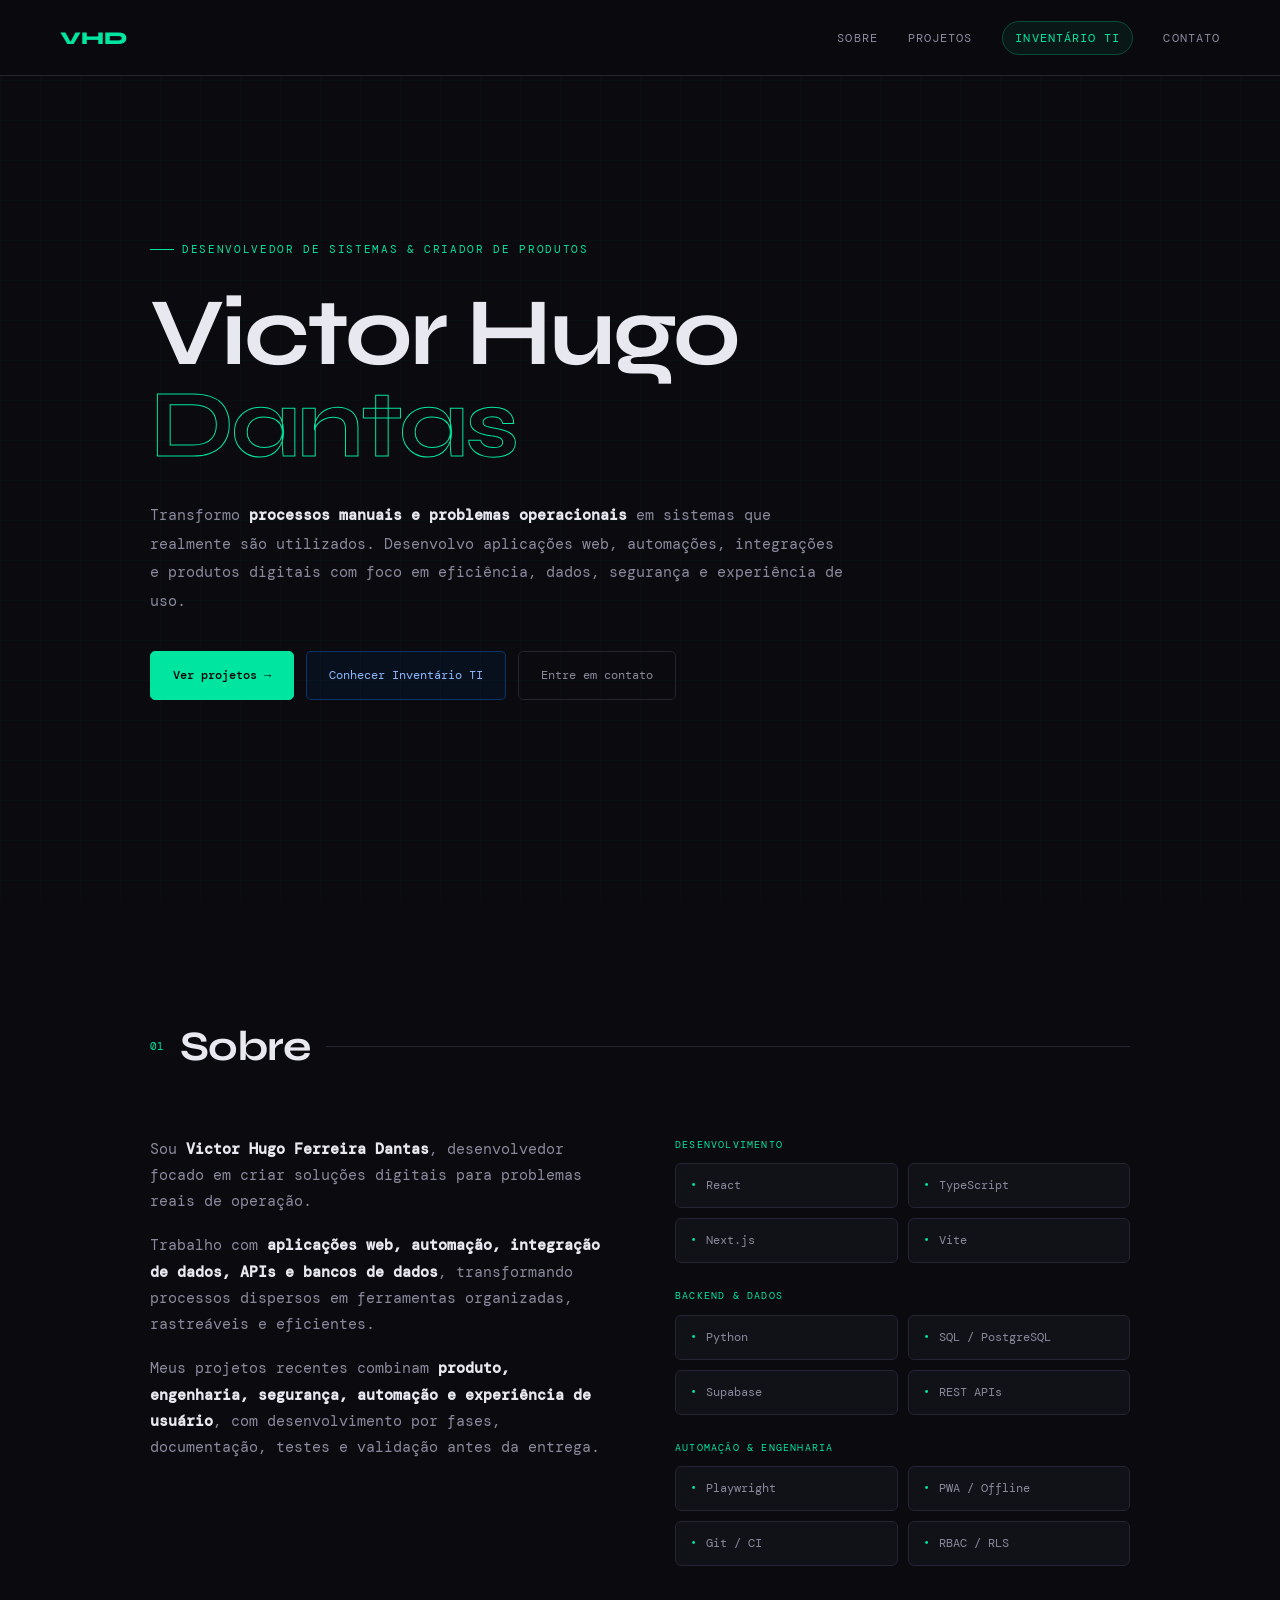
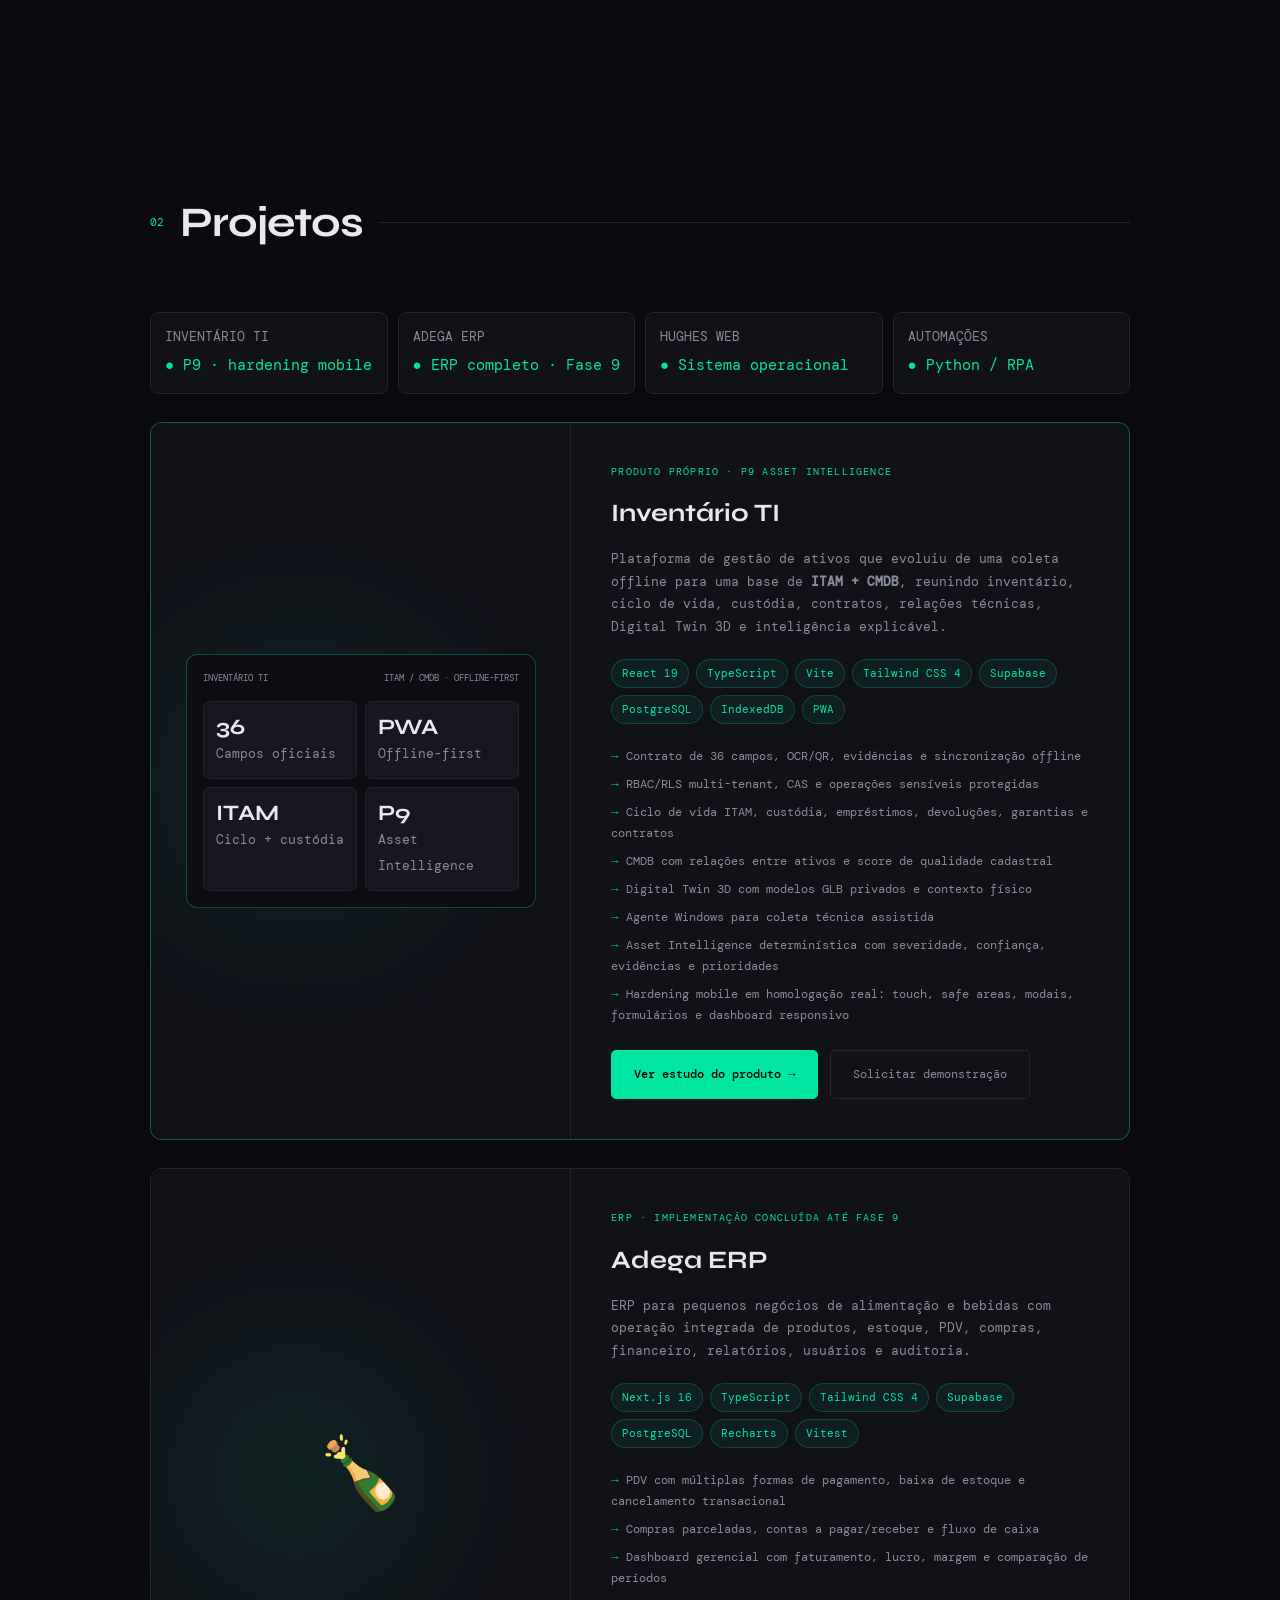
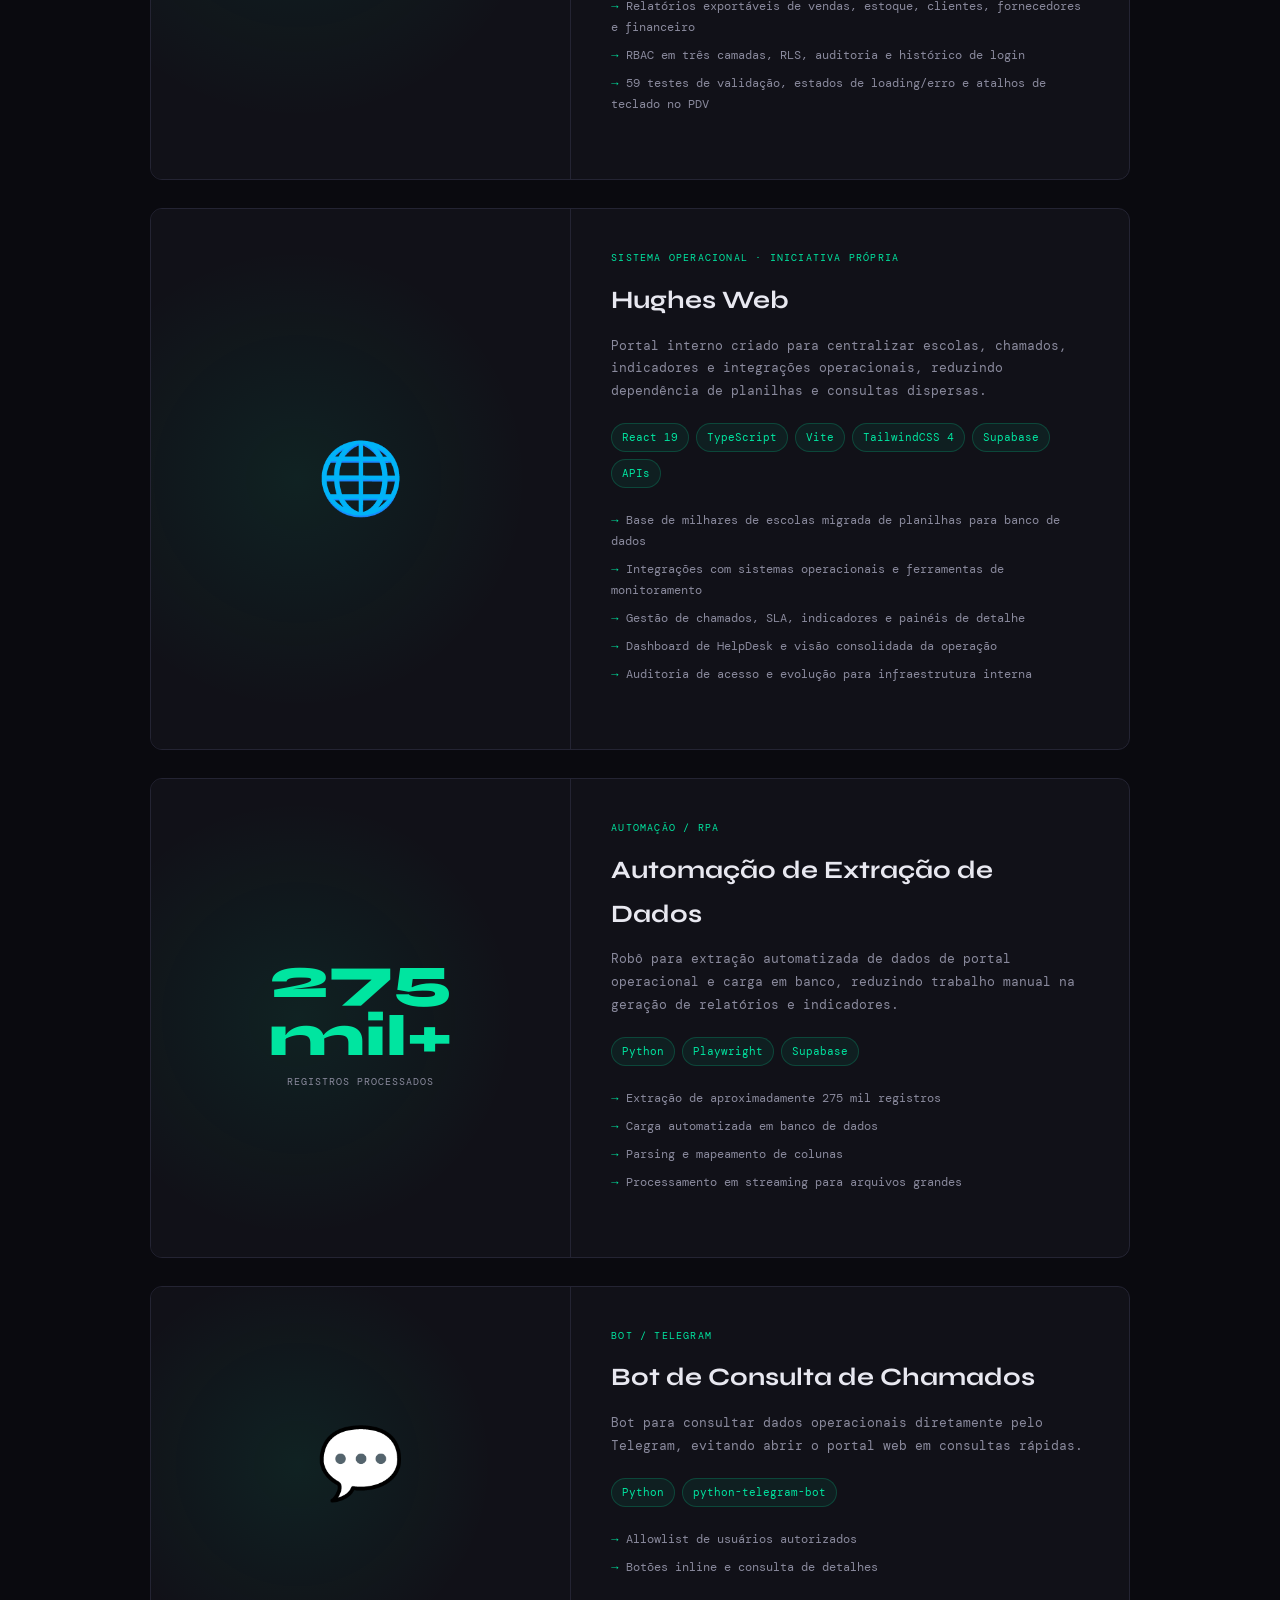
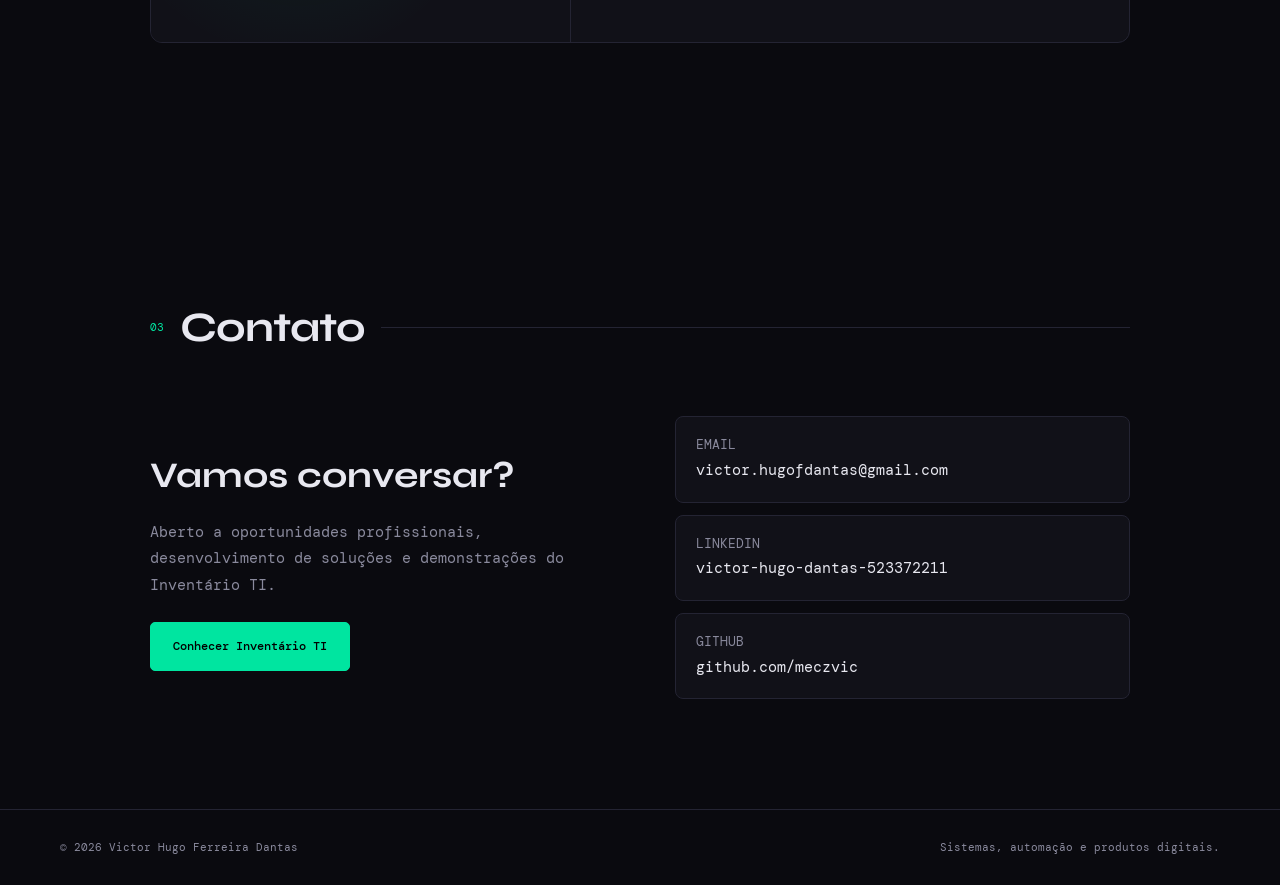
==== commit 34e188e3: "feat: atualizar portfólio com estado atual dos projetos" ====
--- a/index.html
+++ b/index.html
@@ -10,16 +10,15 @@
 </head>
 <body>
 <nav><a class="logo" href="#hero">VHD</a><ul class="navlinks"><li><a href="#sobre">Sobre</a></li><li><a href="#projetos">Projetos</a></li><li><a class="nav-product" href="inventario-ti.html">Inventário TI</a></li><li><a href="#contato">Contato</a></li></ul></nav>
-<section id="hero" class="container hero"><div class="eyebrow">Desenvolvedor de Sistemas & Criador de Produtos</div><h1>Victor Hugo<br><span>Dantas</span></h1><p>Transformo <strong>processos manuais e problemas operacionais</strong> em sistemas que realmente são utilizados. Desenvolvo aplicações web, automações, integrações e produtos digitais com foco em eficiência, dados e experiência de uso.</p><div class="actions"><a class="btn primary" href="#projetos">Ver projetos →</a><a class="btn blue" href="inventario-ti.html">Conhecer Inventário TI</a><a class="btn outline" href="#contato">Entre em contato</a></div></section>
-<section id="sobre" class="container section"><div class="section-head reveal"><span class="num">01</span><h2>Sobre</h2><div class="line"></div></div><div class="about"><div class="reveal"><p>Sou <strong>Victor Hugo Ferreira Dantas</strong>, desenvolvedor focado em criar soluções digitais para problemas reais de operação.</p><p>Trabalho com <strong>aplicações web, automação, integração de dados, APIs e bancos de dados</strong>, transformando processos dispersos em ferramentas mais organizadas, rastreáveis e eficientes.</p><p>Meu foco está na construção de sistemas que conectam <strong>software, automação e necessidades de negócio</strong> — desde ferramentas internas até produtos próprios preparados para evoluir comercialmente.</p></div><div class="reveal"><div class="skill-group"><div class="skill-title">Desenvolvimento</div><div class="skills"><div class="skill">React</div><div class="skill">TypeScript</div><div class="skill">JavaScript</div><div class="skill">Vite</div></div></div><div class="skill-group"><div class="skill-title">Backend & Dados</div><div class="skills"><div class="skill">Python</div><div class="skill">SQL / PostgreSQL</div><div class="skill">Supabase</div><div class="skill">REST APIs</div></div></div><div class="skill-group"><div class="skill-title">Automação & Outros</div><div class="skills"><div class="skill">Playwright</div><div class="skill">Excel / VBA</div><div class="skill">Power Automate</div><div class="skill">Git</div></div></div></div></div></section>
-<section id="projetos" class="container section"><div class="section-head reveal"><span class="num">02</span><h2>Projetos</h2><div class="line"></div></div><div class="status-grid reveal"><div class="status"><small>Hughes Web</small><span class="live">● Em produção</span></div><div class="status"><small>Inventário TI</small><span class="live">● P9 · homologação final</span></div><div class="status"><small>Adega ERP</small><span class="plan">○ Planejamento</span></div><div class="status"><small>Atlas</small><span class="plan">○ Conceito</span></div></div>
-<article class="project reveal"><div class="visual"><div class="icon">🌐</div></div><div class="info"><span class="tag">Sistema em Produção · Iniciativa Própria</span><h3>Hughes Web</h3><p>Portal interno para gestão do projeto EACE Aprender Conectado, criado por iniciativa própria e adotado oficialmente para centralizar escolas, chamados, indicadores e integrações operacionais.</p><div class="stack"><span>React 19</span><span>TypeScript</span><span>Vite</span><span>TailwindCSS 4</span><span>shadcn/ui</span><span>Supabase</span></div><ul class="features"><li>Base de mais de 2.400 escolas migrada de planilhas para banco de dados</li><li>Integração com sistemas operacionais e ferramentas de monitoramento</li><li>Gestão de chamados, SLA, indicadores e painéis de detalhe</li><li>Dashboard de HelpDesk e visão consolidada da operação</li><li>Auditoria e correção de políticas de acesso ao banco</li><li>Evolução para infraestrutura self-hosted com Docker</li></ul></div></article>
-<article class="project featured reveal"><div class="visual"><div class="mock"><div class="mocktop"><span>Inventário TI</span><span>ITAM / CMDB · Offline-first</span></div><div class="mockgrid"><div class="mockcard"><b>36</b><small>Campos oficiais</small></div><div class="mockcard"><b>PWA</b><small>Offline-first</small></div><div class="mockcard"><b>ITAM</b><small>Ciclo + custódia</small></div><div class="mockcard"><b>P9</b><small>Asset Intelligence</small></div></div></div></div><div class="info"><span class="tag">Produto Próprio · P9 em Homologação Final</span><h3>Inventário TI</h3><p>Plataforma de gestão de ativos de tecnologia que evoluiu de um inventário offline para uma base de <strong>ITAM e CMDB</strong>, reunindo coleta em campo, ciclo de vida, custódia, contratos, relações entre ativos, Digital Twin e inteligência explicável.</p><div class="stack"><span>React 19</span><span>TypeScript</span><span>Vite</span><span>Tailwind CSS 4</span><span>Supabase</span><span>PostgreSQL</span><span>IndexedDB</span><span>PWA</span></div><ul class="features"><li>Contrato completo de 36 campos com operação offline e sincronização</li><li>RBAC e RLS multi-tenant para isolamento e permissões por organização</li><li>Ciclo de vida ITAM, custódia, movimentações, garantias e contratos</li><li>CMDB com relações entre ativos e score de qualidade cadastral</li><li>Mapa físico, planta e Digital Twin 3D para contexto de localização</li><li>Agente Windows para coleta técnica assistida de hostname, rede, hardware e sistema</li><li>Asset Intelligence explicável com evidências, confiança, prioridades e dados insuficientes explícitos</li></ul><div class="actions"><a class="btn primary" href="inventario-ti.html">Ver estudo do produto →</a><a class="btn outline" href="mailto:victor.hugofdantas@gmail.com?subject=Interesse%20no%20Invent%C3%A1rio%20TI">Solicitar demonstração</a></div></div></article>
-<article class="project reveal"><div class="visual"><div class="metric">275 mil+<span>registros processados</span></div></div><div class="info"><span class="tag">Automação / RPA</span><h3>Automação de Extração de Dados</h3><p>Robô que extrai automaticamente dados de um portal de helpdesk e carrega as informações em banco de dados, reduzindo trabalho manual na geração de relatórios e indicadores.</p><div class="stack"><span>Python</span><span>Playwright</span><span>Supabase</span></div><ul class="features"><li>Extração automatizada de aproximadamente 275 mil chamados</li><li>Carga direta no Supabase</li><li>Correção de parsing e mapeamento de colunas</li><li>Parser em streaming para arquivos acima de 200 MB</li></ul></div></article>
-<article class="project reveal"><div class="visual"><div class="icon">💬</div></div><div class="info"><span class="tag">Bot / Telegram</span><h3>Bot de Consulta de Chamados</h3><p>Bot que permite consultar dados de chamados diretamente pelo Telegram, evitando abrir o portal web para consultas rápidas.</p><div class="stack"><span>Python</span><span>python-telegram-bot</span></div><ul class="features"><li>Allowlist de usuários autorizados</li><li>Botões inline para consulta de detalhes</li></ul></div></article>
-<article class="project reveal"><div class="visual"><div class="icon">🍾</div></div><div class="info"><span class="tag warn">Produto · Em Planejamento</span><h3>Adega ERP</h3><p>Sistema de gestão planejado para pequenos negócios de alimentação e bebidas, reunindo vendas, estoque, financeiro, compras, clientes e relatórios em uma única aplicação.</p><div class="stack"><span>Next.js</span><span>TypeScript</span><span>Tailwind CSS</span><span>Supabase</span></div><ul class="features"><li>PDV e controle de estoque</li><li>Financeiro e fluxo de caixa</li><li>Controle de acesso por papéis</li><li>Auditoria e arquitetura modular planejadas</li></ul></div></article>
-<article class="project reveal"><div class="visual"><div class="icon">🧭</div></div><div class="info"><span class="tag warn">AI Career Agent · Conceito</span><h3>Atlas</h3><p>Conceito de plataforma de inteligência para carreira focada em monitoramento de oportunidades, matching de vagas e apoio à candidatura.</p><ul class="features"><li>Monitoramento de vagas e compatibilidade automatizada</li><li>Matching híbrido com currículo e GitHub para perfis tech</li><li>Foco inicial em oportunidades remotas internacionais</li></ul></div></article></section>
-<section id="contato" class="container section"><div class="section-head reveal"><span class="num">03</span><h2>Contato</h2><div class="line"></div></div><div class="contact"><div class="reveal"><h3>Vamos conversar?</h3><p>Aberto a oportunidades profissionais, desenvolvimento de soluções e demonstrações do Inventário TI.</p><a class="btn primary" href="inventario-ti.html">Conhecer Inventário TI</a></div><div class="contact-links reveal"><a class="contact-link" href="mailto:victor.hugofdantas@gmail.com"><small>Email</small>victor.hugofdantas@gmail.com</a><a class="contact-link" href="https://www.linkedin.com/in/victor-hugo-dantas-523372211" target="_blank" rel="noopener noreferrer"><small>LinkedIn</small>victor-hugo-dantas-523372211</a></div></div></section>
+<section id="hero" class="container hero"><div class="eyebrow">Desenvolvedor de Sistemas & Criador de Produtos</div><h1>Victor Hugo<br><span>Dantas</span></h1><p>Transformo <strong>processos manuais e problemas operacionais</strong> em sistemas que realmente são utilizados. Desenvolvo aplicações web, automações, integrações e produtos digitais com foco em eficiência, dados, segurança e experiência de uso.</p><div class="actions"><a class="btn primary" href="#projetos">Ver projetos →</a><a class="btn blue" href="inventario-ti.html">Conhecer Inventário TI</a><a class="btn outline" href="#contato">Entre em contato</a></div></section>
+<section id="sobre" class="container section"><div class="section-head reveal"><span class="num">01</span><h2>Sobre</h2><div class="line"></div></div><div class="about"><div class="reveal"><p>Sou <strong>Victor Hugo Ferreira Dantas</strong>, desenvolvedor focado em criar soluções digitais para problemas reais de operação.</p><p>Trabalho com <strong>aplicações web, automação, integração de dados, APIs e bancos de dados</strong>, transformando processos dispersos em ferramentas organizadas, rastreáveis e eficientes.</p><p>Meus projetos recentes combinam <strong>produto, engenharia, segurança, automação e experiência de usuário</strong>, com desenvolvimento por fases, documentação, testes e validação antes da entrega.</p></div><div class="reveal"><div class="skill-group"><div class="skill-title">Desenvolvimento</div><div class="skills"><div class="skill">React</div><div class="skill">TypeScript</div><div class="skill">Next.js</div><div class="skill">Vite</div></div></div><div class="skill-group"><div class="skill-title">Backend & Dados</div><div class="skills"><div class="skill">Python</div><div class="skill">SQL / PostgreSQL</div><div class="skill">Supabase</div><div class="skill">REST APIs</div></div></div><div class="skill-group"><div class="skill-title">Automação & Engenharia</div><div class="skills"><div class="skill">Playwright</div><div class="skill">PWA / Offline</div><div class="skill">Git / CI</div><div class="skill">RBAC / RLS</div></div></div></div></div></section>
+<section id="projetos" class="container section"><div class="section-head reveal"><span class="num">02</span><h2>Projetos</h2><div class="line"></div></div><div class="status-grid reveal"><div class="status"><small>Inventário TI</small><span class="live">● P9 · hardening mobile</span></div><div class="status"><small>Adega ERP</small><span class="live">● ERP completo · Fase 9</span></div><div class="status"><small>Hughes Web</small><span class="live">● Sistema operacional</span></div><div class="status"><small>Automações</small><span class="live">● Python / RPA</span></div></div>
+<article class="project featured reveal"><div class="visual"><div class="mock"><div class="mocktop"><span>Inventário TI</span><span>ITAM / CMDB · Offline-first</span></div><div class="mockgrid"><div class="mockcard"><b>36</b><small>Campos oficiais</small></div><div class="mockcard"><b>PWA</b><small>Offline-first</small></div><div class="mockcard"><b>ITAM</b><small>Ciclo + custódia</small></div><div class="mockcard"><b>P9</b><small>Asset Intelligence</small></div></div></div></div><div class="info"><span class="tag">Produto Próprio · P9 Asset Intelligence</span><h3>Inventário TI</h3><p>Plataforma de gestão de ativos que evoluiu de uma coleta offline para uma base de <strong>ITAM + CMDB</strong>, reunindo inventário, ciclo de vida, custódia, contratos, relações técnicas, Digital Twin 3D e inteligência explicável.</p><div class="stack"><span>React 19</span><span>TypeScript</span><span>Vite</span><span>Tailwind CSS 4</span><span>Supabase</span><span>PostgreSQL</span><span>IndexedDB</span><span>PWA</span></div><ul class="features"><li>Contrato de 36 campos, OCR/QR, evidências e sincronização offline</li><li>RBAC/RLS multi-tenant, CAS e operações sensíveis protegidas</li><li>Ciclo de vida ITAM, custódia, empréstimos, devoluções, garantias e contratos</li><li>CMDB com relações entre ativos e score de qualidade cadastral</li><li>Digital Twin 3D com modelos GLB privados e contexto físico</li><li>Agente Windows para coleta técnica assistida</li><li>Asset Intelligence determinística com severidade, confiança, evidências e prioridades</li><li>Hardening mobile em homologação real: touch, safe areas, modais, formulários e dashboard responsivo</li></ul><div class="actions"><a class="btn primary" href="inventario-ti.html">Ver estudo do produto →</a><a class="btn outline" href="mailto:victor.hugofdantas@gmail.com?subject=Interesse%20no%20Invent%C3%A1rio%20TI">Solicitar demonstração</a></div></div></article>
+<article class="project reveal"><div class="visual"><div class="icon">🍾</div></div><div class="info"><span class="tag">ERP · Implementação concluída até Fase 9</span><h3>Adega ERP</h3><p>ERP para pequenos negócios de alimentação e bebidas com operação integrada de produtos, estoque, PDV, compras, financeiro, relatórios, usuários e auditoria.</p><div class="stack"><span>Next.js 16</span><span>TypeScript</span><span>Tailwind CSS 4</span><span>Supabase</span><span>PostgreSQL</span><span>Recharts</span><span>Vitest</span></div><ul class="features"><li>PDV com múltiplas formas de pagamento, baixa de estoque e cancelamento transacional</li><li>Compras parceladas, contas a pagar/receber e fluxo de caixa</li><li>Dashboard gerencial com faturamento, lucro, margem e comparação de períodos</li><li>Relatórios exportáveis de vendas, estoque, clientes, fornecedores e financeiro</li><li>RBAC em três camadas, RLS, auditoria e histórico de login</li><li>59 testes de validação, estados de loading/erro e atalhos de teclado no PDV</li></ul></div></article>
+<article class="project reveal"><div class="visual"><div class="icon">🌐</div></div><div class="info"><span class="tag">Sistema Operacional · Iniciativa Própria</span><h3>Hughes Web</h3><p>Portal interno criado para centralizar escolas, chamados, indicadores e integrações operacionais, reduzindo dependência de planilhas e consultas dispersas.</p><div class="stack"><span>React 19</span><span>TypeScript</span><span>Vite</span><span>TailwindCSS 4</span><span>Supabase</span><span>APIs</span></div><ul class="features"><li>Base de milhares de escolas migrada de planilhas para banco de dados</li><li>Integrações com sistemas operacionais e ferramentas de monitoramento</li><li>Gestão de chamados, SLA, indicadores e painéis de detalhe</li><li>Dashboard de HelpDesk e visão consolidada da operação</li><li>Auditoria de acesso e evolução para infraestrutura interna</li></ul></div></article>
+<article class="project reveal"><div class="visual"><div class="metric">275 mil+<span>registros processados</span></div></div><div class="info"><span class="tag">Automação / RPA</span><h3>Automação de Extração de Dados</h3><p>Robô para extração automatizada de dados de portal operacional e carga em banco, reduzindo trabalho manual na geração de relatórios e indicadores.</p><div class="stack"><span>Python</span><span>Playwright</span><span>Supabase</span></div><ul class="features"><li>Extração de aproximadamente 275 mil registros</li><li>Carga automatizada em banco de dados</li><li>Parsing e mapeamento de colunas</li><li>Processamento em streaming para arquivos grandes</li></ul></div></article>
+<article class="project reveal"><div class="visual"><div class="icon">💬</div></div><div class="info"><span class="tag">Bot / Telegram</span><h3>Bot de Consulta de Chamados</h3><p>Bot para consultar dados operacionais diretamente pelo Telegram, evitando abrir o portal web em consultas rápidas.</p><div class="stack"><span>Python</span><span>python-telegram-bot</span></div><ul class="features"><li>Allowlist de usuários autorizados</li><li>Botões inline e consulta de detalhes</li></ul></div></article></section>
+<section id="contato" class="container section"><div class="section-head reveal"><span class="num">03</span><h2>Contato</h2><div class="line"></div></div><div class="contact"><div class="reveal"><h3>Vamos conversar?</h3><p>Aberto a oportunidades profissionais, desenvolvimento de soluções e demonstrações do Inventário TI.</p><a class="btn primary" href="inventario-ti.html">Conhecer Inventário TI</a></div><div class="contact-links reveal"><a class="contact-link" href="mailto:victor.hugofdantas@gmail.com"><small>Email</small>victor.hugofdantas@gmail.com</a><a class="contact-link" href="https://www.linkedin.com/in/victor-hugo-dantas-523372211" target="_blank" rel="noopener noreferrer"><small>LinkedIn</small>victor-hugo-dantas-523372211</a><a class="contact-link" href="https://github.com/meczvic" target="_blank" rel="noopener noreferrer"><small>GitHub</small>github.com/meczvic</a></div></div></section>
 <footer><span>© 2026 Victor Hugo Ferreira Dantas</span><span>Sistemas, automação e produtos digitais.</span></footer>
 <script>const o=new IntersectionObserver(e=>e.forEach(x=>x.isIntersecting&&x.target.classList.add('visible')),{threshold:.1});document.querySelectorAll('.reveal').forEach(x=>o.observe(x));</script>
 </body></html>
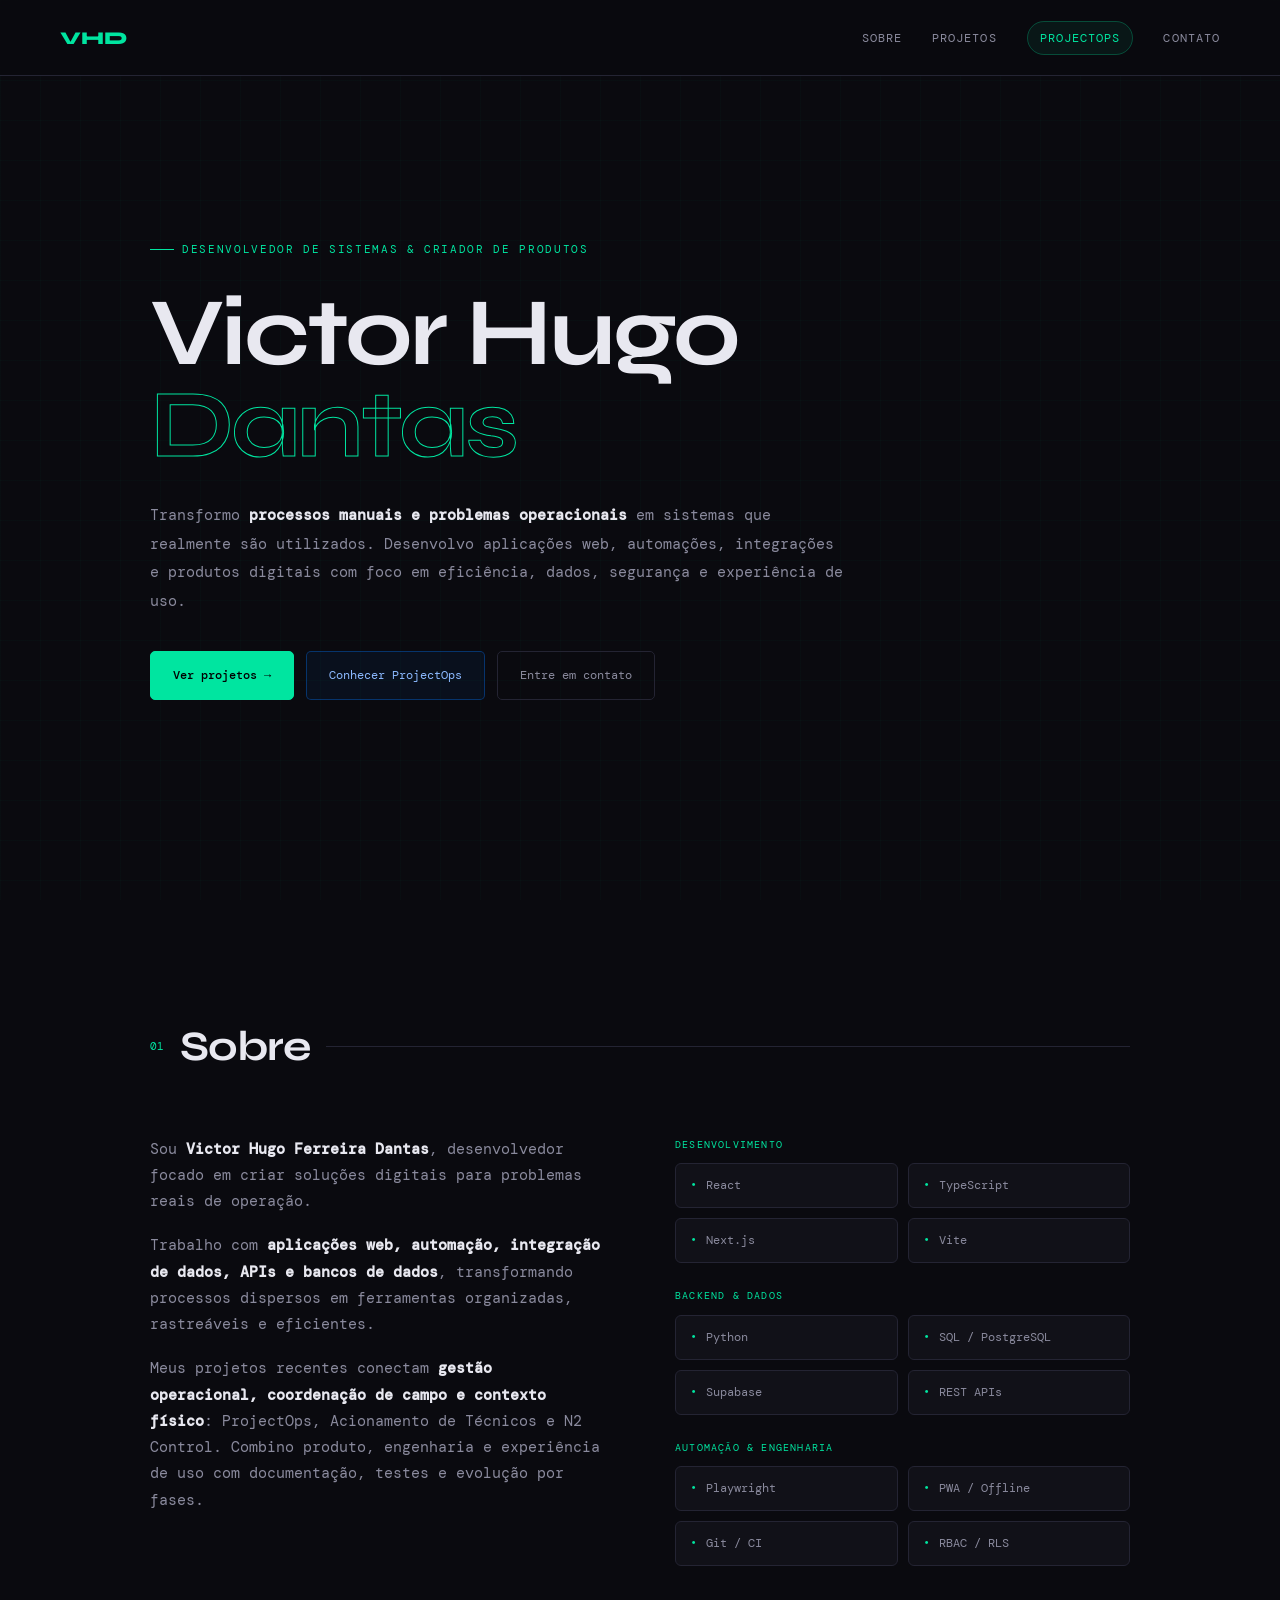
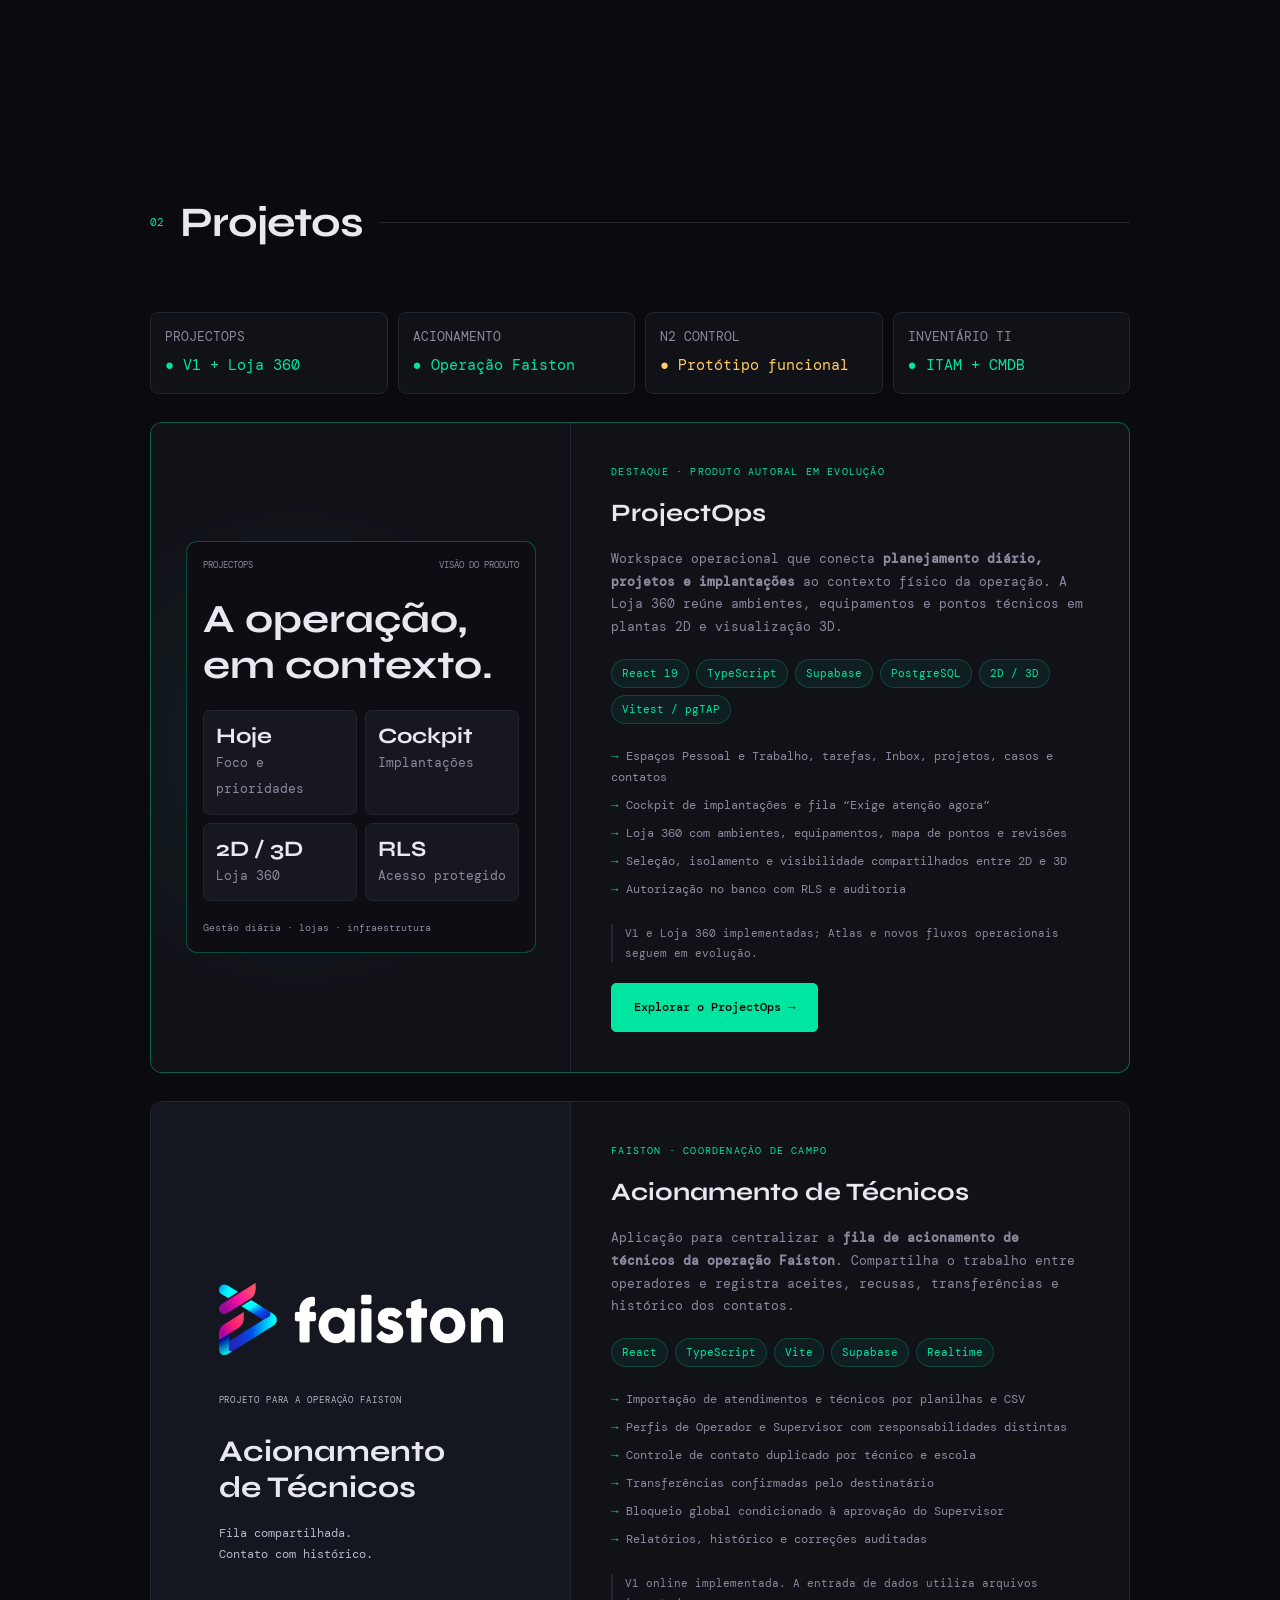
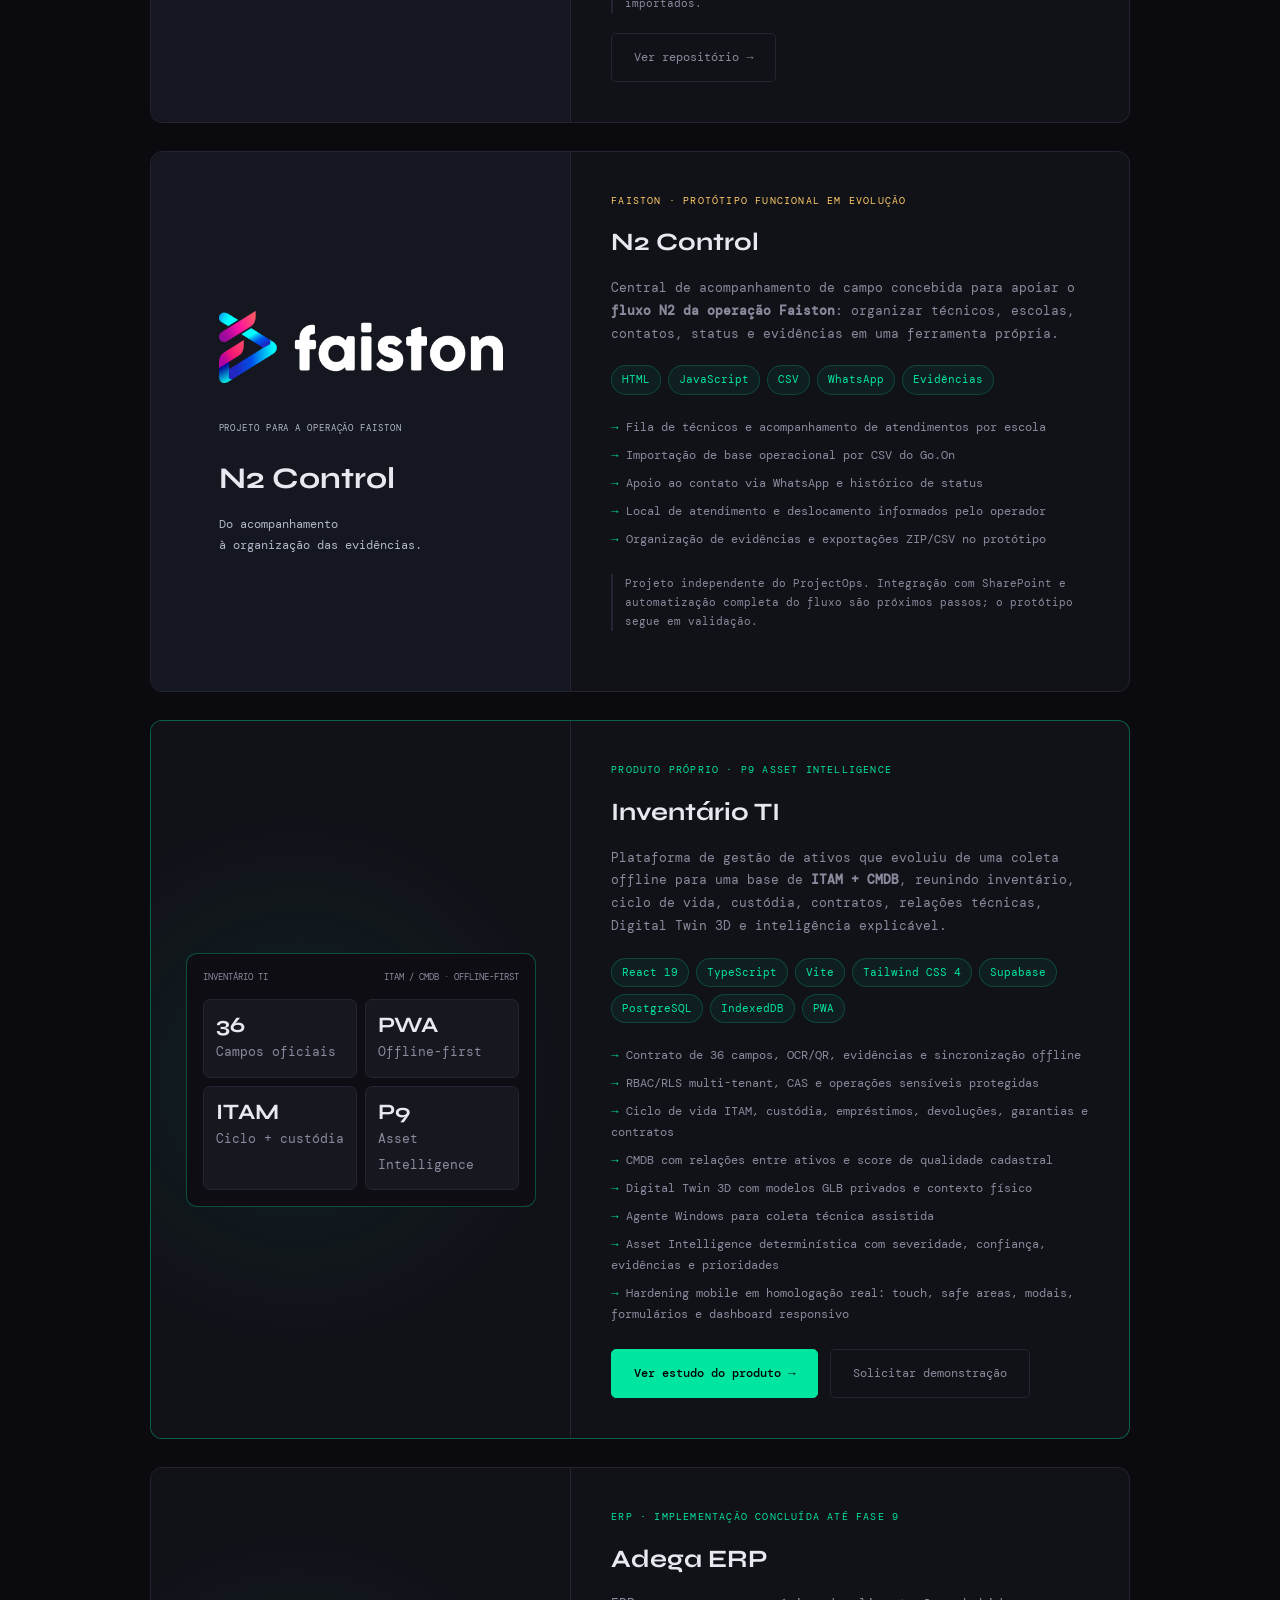
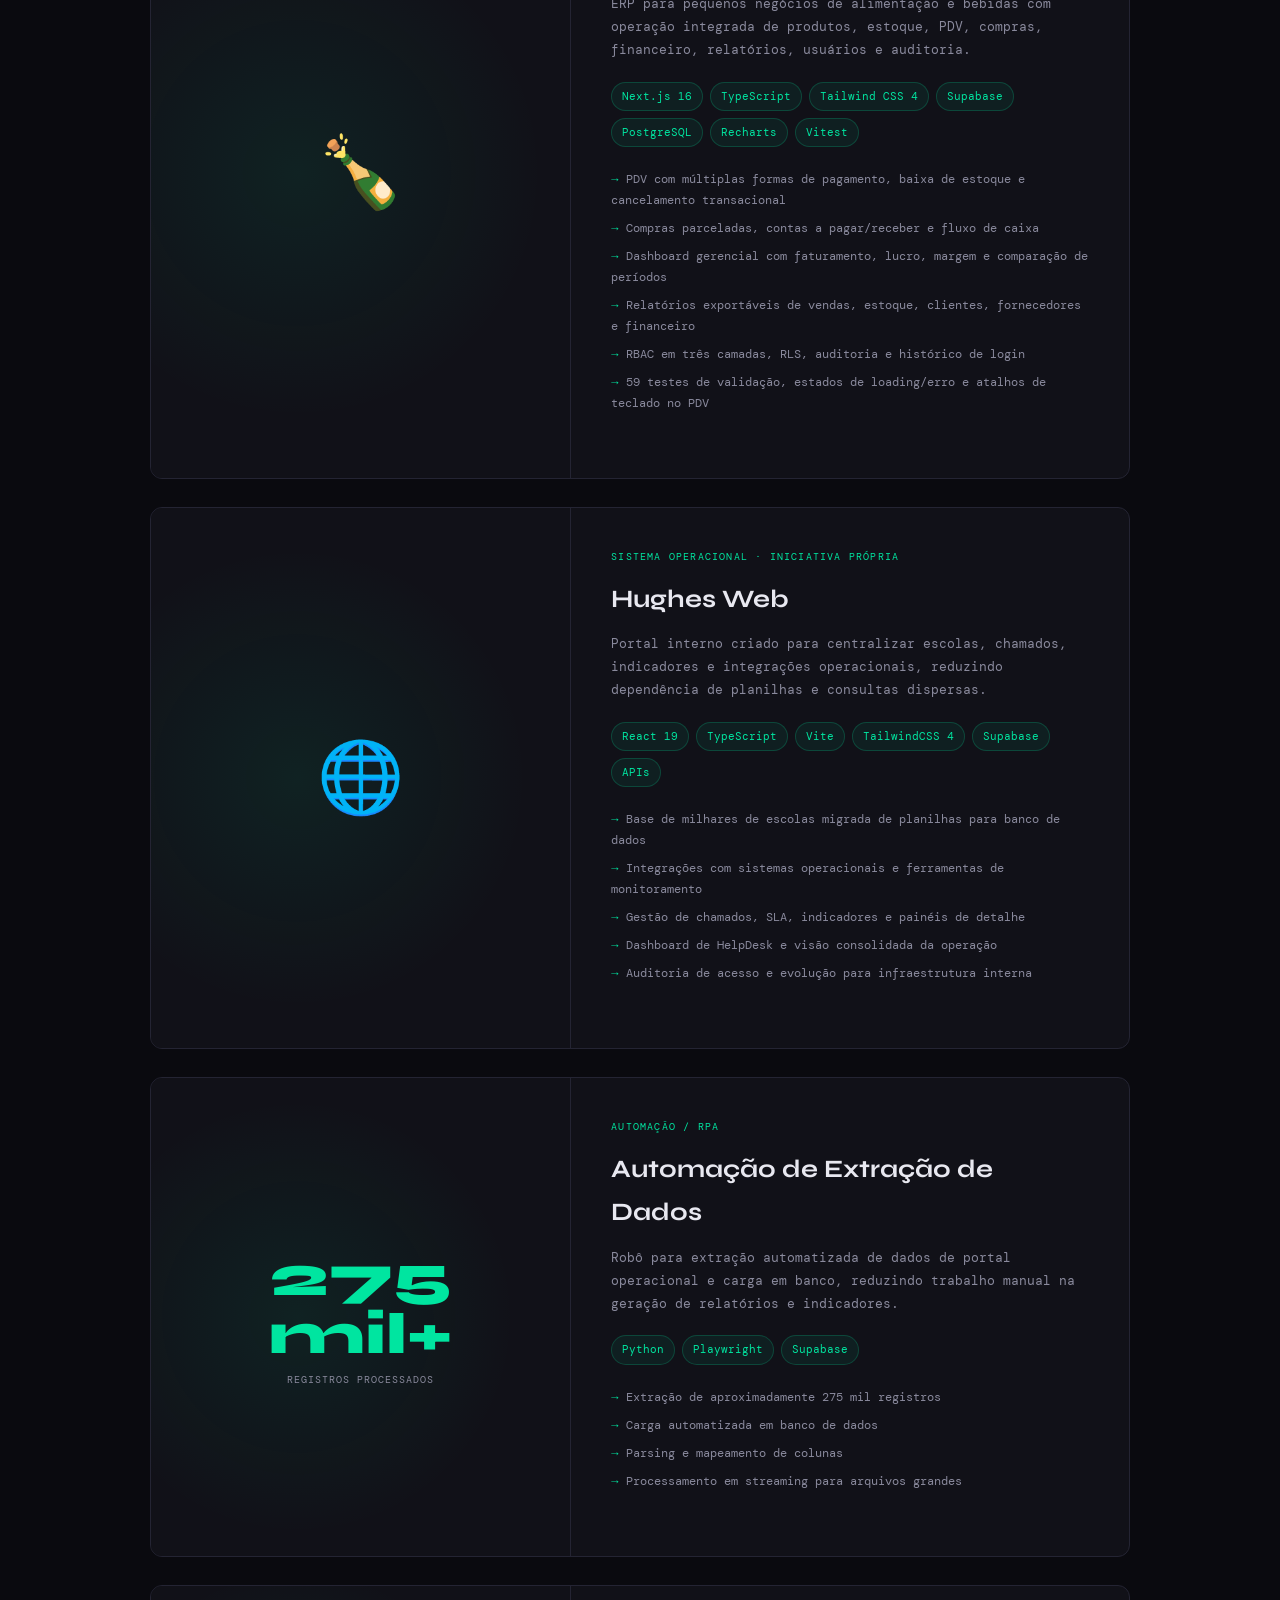
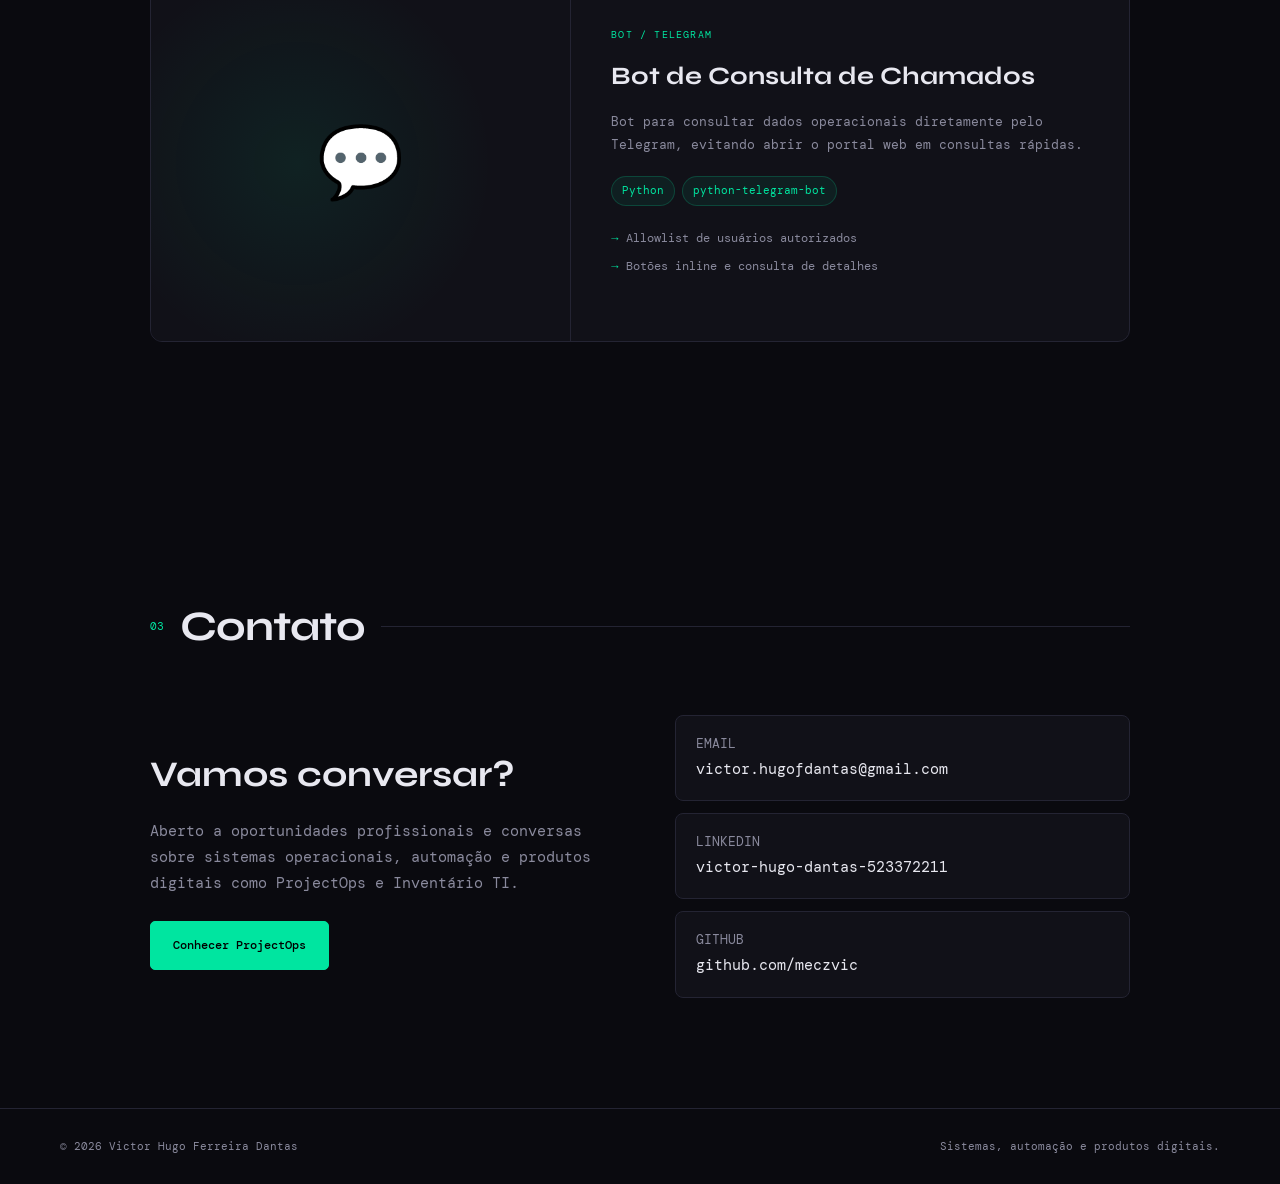
==== commit 438a38c4: "feat: destacar ProjectOps e adicionar projetos Faiston ao portfolio" ====
--- a/index.html
+++ b/index.html
@@ -9,16 +9,20 @@
 <link rel="stylesheet" href="styles.css">
 </head>
 <body>
-<nav><a class="logo" href="#hero">VHD</a><ul class="navlinks"><li><a href="#sobre">Sobre</a></li><li><a href="#projetos">Projetos</a></li><li><a class="nav-product" href="inventario-ti.html">Inventário TI</a></li><li><a href="#contato">Contato</a></li></ul></nav>
-<section id="hero" class="container hero"><div class="eyebrow">Desenvolvedor de Sistemas & Criador de Produtos</div><h1>Victor Hugo<br><span>Dantas</span></h1><p>Transformo <strong>processos manuais e problemas operacionais</strong> em sistemas que realmente são utilizados. Desenvolvo aplicações web, automações, integrações e produtos digitais com foco em eficiência, dados, segurança e experiência de uso.</p><div class="actions"><a class="btn primary" href="#projetos">Ver projetos →</a><a class="btn blue" href="inventario-ti.html">Conhecer Inventário TI</a><a class="btn outline" href="#contato">Entre em contato</a></div></section>
-<section id="sobre" class="container section"><div class="section-head reveal"><span class="num">01</span><h2>Sobre</h2><div class="line"></div></div><div class="about"><div class="reveal"><p>Sou <strong>Victor Hugo Ferreira Dantas</strong>, desenvolvedor focado em criar soluções digitais para problemas reais de operação.</p><p>Trabalho com <strong>aplicações web, automação, integração de dados, APIs e bancos de dados</strong>, transformando processos dispersos em ferramentas organizadas, rastreáveis e eficientes.</p><p>Meus projetos recentes combinam <strong>produto, engenharia, segurança, automação e experiência de usuário</strong>, com desenvolvimento por fases, documentação, testes e validação antes da entrega.</p></div><div class="reveal"><div class="skill-group"><div class="skill-title">Desenvolvimento</div><div class="skills"><div class="skill">React</div><div class="skill">TypeScript</div><div class="skill">Next.js</div><div class="skill">Vite</div></div></div><div class="skill-group"><div class="skill-title">Backend & Dados</div><div class="skills"><div class="skill">Python</div><div class="skill">SQL / PostgreSQL</div><div class="skill">Supabase</div><div class="skill">REST APIs</div></div></div><div class="skill-group"><div class="skill-title">Automação & Engenharia</div><div class="skills"><div class="skill">Playwright</div><div class="skill">PWA / Offline</div><div class="skill">Git / CI</div><div class="skill">RBAC / RLS</div></div></div></div></div></section>
-<section id="projetos" class="container section"><div class="section-head reveal"><span class="num">02</span><h2>Projetos</h2><div class="line"></div></div><div class="status-grid reveal"><div class="status"><small>Inventário TI</small><span class="live">● P9 · hardening mobile</span></div><div class="status"><small>Adega ERP</small><span class="live">● ERP completo · Fase 9</span></div><div class="status"><small>Hughes Web</small><span class="live">● Sistema operacional</span></div><div class="status"><small>Automações</small><span class="live">● Python / RPA</span></div></div>
+<nav><a class="logo" href="#hero">VHD</a><ul class="navlinks"><li><a href="#sobre">Sobre</a></li><li><a href="#projetos">Projetos</a></li><li><a class="nav-product" href="projectops.html">ProjectOps</a></li><li><a href="#contato">Contato</a></li></ul></nav>
+<section id="hero" class="container hero"><div class="eyebrow">Desenvolvedor de Sistemas & Criador de Produtos</div><h1>Victor Hugo<br><span>Dantas</span></h1><p>Transformo <strong>processos manuais e problemas operacionais</strong> em sistemas que realmente são utilizados. Desenvolvo aplicações web, automações, integrações e produtos digitais com foco em eficiência, dados, segurança e experiência de uso.</p><div class="actions"><a class="btn primary" href="#projetos">Ver projetos →</a><a class="btn blue" href="projectops.html">Conhecer ProjectOps</a><a class="btn outline" href="#contato">Entre em contato</a></div></section>
+<section id="sobre" class="container section"><div class="section-head reveal"><span class="num">01</span><h2>Sobre</h2><div class="line"></div></div><div class="about"><div class="reveal"><p>Sou <strong>Victor Hugo Ferreira Dantas</strong>, desenvolvedor focado em criar soluções digitais para problemas reais de operação.</p><p>Trabalho com <strong>aplicações web, automação, integração de dados, APIs e bancos de dados</strong>, transformando processos dispersos em ferramentas organizadas, rastreáveis e eficientes.</p><p>Meus projetos recentes conectam <strong>gestão operacional, coordenação de campo e contexto físico</strong>: ProjectOps, Acionamento de Técnicos e N2 Control. Combino produto, engenharia e experiência de uso com documentação, testes e evolução por fases.</p></div><div class="reveal"><div class="skill-group"><div class="skill-title">Desenvolvimento</div><div class="skills"><div class="skill">React</div><div class="skill">TypeScript</div><div class="skill">Next.js</div><div class="skill">Vite</div></div></div><div class="skill-group"><div class="skill-title">Backend & Dados</div><div class="skills"><div class="skill">Python</div><div class="skill">SQL / PostgreSQL</div><div class="skill">Supabase</div><div class="skill">REST APIs</div></div></div><div class="skill-group"><div class="skill-title">Automação & Engenharia</div><div class="skills"><div class="skill">Playwright</div><div class="skill">PWA / Offline</div><div class="skill">Git / CI</div><div class="skill">RBAC / RLS</div></div></div></div></div></section>
+<section id="projetos" class="container section"><div class="section-head reveal"><span class="num">02</span><h2>Projetos</h2><div class="line"></div></div><div class="status-grid reveal"><div class="status"><small>ProjectOps</small><span class="live">● V1 + Loja 360</span></div><div class="status"><small>Acionamento</small><span class="live">● Operação Faiston</span></div><div class="status"><small>N2 Control</small><span class="plan">● Protótipo funcional</span></div><div class="status"><small>Inventário TI</small><span class="live">● ITAM + CMDB</span></div></div>
+<article id="projectops" class="project featured reveal"><div class="visual ops-visual"><div class="mock"><div class="mocktop"><span>ProjectOps</span><span>Visão do produto</span></div><div class="ops-title">A operação,<br>em contexto.</div><div class="mockgrid"><div class="mockcard"><b>Hoje</b><small>Foco e prioridades</small></div><div class="mockcard"><b>Cockpit</b><small>Implantações</small></div><div class="mockcard"><b>2D / 3D</b><small>Loja 360</small></div><div class="mockcard"><b>RLS</b><small>Acesso protegido</small></div></div><p class="visual-caption">Gestão diária · lojas · infraestrutura</p></div></div><div class="info"><span class="tag">Destaque · Produto autoral em evolução</span><h3>ProjectOps</h3><p>Workspace operacional que conecta <strong>planejamento diário, projetos e implantações</strong> ao contexto físico da operação. A Loja 360 reúne ambientes, equipamentos e pontos técnicos em plantas 2D e visualização 3D.</p><div class="stack"><span>React 19</span><span>TypeScript</span><span>Supabase</span><span>PostgreSQL</span><span>2D / 3D</span><span>Vitest / pgTAP</span></div><ul class="features"><li>Espaços Pessoal e Trabalho, tarefas, Inbox, projetos, casos e contatos</li><li>Cockpit de implantações e fila “Exige atenção agora”</li><li>Loja 360 com ambientes, equipamentos, mapa de pontos e revisões</li><li>Seleção, isolamento e visibilidade compartilhados entre 2D e 3D</li><li>Autorização no banco com RLS e auditoria</li></ul><p class="project-note">V1 e Loja 360 implementadas; Atlas e novos fluxos operacionais seguem em evolução.</p><a class="btn primary" href="projectops.html">Explorar o ProjectOps →</a></div></article>
+<article id="acionamento" class="project reveal"><div class="visual faiston-visual"><div class="brand-project"><img src="assets/faiston-branco.png" alt="Faiston" width="7173" height="1812" loading="lazy"><span class="brand-context">Projeto para a operação Faiston</span><h4>Acionamento<br>de Técnicos</h4><p>Fila compartilhada.<br>Contato com histórico.</p></div></div><div class="info"><span class="tag">Faiston · Coordenação de campo</span><h3>Acionamento de Técnicos</h3><p>Aplicação para centralizar a <strong>fila de acionamento de técnicos da operação Faiston</strong>. Compartilha o trabalho entre operadores e registra aceites, recusas, transferências e histórico dos contatos.</p><div class="stack"><span>React</span><span>TypeScript</span><span>Vite</span><span>Supabase</span><span>Realtime</span></div><ul class="features"><li>Importação de atendimentos e técnicos por planilhas e CSV</li><li>Perfis de Operador e Supervisor com responsabilidades distintas</li><li>Controle de contato duplicado por técnico e escola</li><li>Transferências confirmadas pelo destinatário</li><li>Bloqueio global condicionado à aprovação do Supervisor</li><li>Relatórios, histórico e correções auditadas</li></ul><p class="project-note">V1 online implementada. A entrada de dados utiliza arquivos importados.</p><a class="btn outline" href="https://github.com/meczvic/ACIONAMENTO-TECNICO" target="_blank" rel="noopener noreferrer">Ver repositório →</a></div></article>
+<article id="n2" class="project reveal"><div class="visual faiston-visual"><div class="brand-project"><img src="assets/faiston-branco.png" alt="Faiston" width="7173" height="1812" loading="lazy"><span class="brand-context">Projeto para a operação Faiston</span><h4>N2 Control</h4><p>Do acompanhamento<br>à organização das evidências.</p></div></div><div class="info"><span class="tag warn">Faiston · Protótipo funcional em evolução</span><h3>N2 Control</h3><p>Central de acompanhamento de campo concebida para apoiar o <strong>fluxo N2 da operação Faiston</strong>: organizar técnicos, escolas, contatos, status e evidências em uma ferramenta própria.</p><div class="stack"><span>HTML</span><span>JavaScript</span><span>CSV</span><span>WhatsApp</span><span>Evidências</span></div><ul class="features"><li>Fila de técnicos e acompanhamento de atendimentos por escola</li><li>Importação de base operacional por CSV do Go.On</li><li>Apoio ao contato via WhatsApp e histórico de status</li><li>Local de atendimento e deslocamento informados pelo operador</li><li>Organização de evidências e exportações ZIP/CSV no protótipo</li></ul><p class="project-note">Projeto independente do ProjectOps. Integração com SharePoint e automatização completa do fluxo são próximos passos; o protótipo segue em validação.</p></div></article>
+
 <article class="project featured reveal"><div class="visual"><div class="mock"><div class="mocktop"><span>Inventário TI</span><span>ITAM / CMDB · Offline-first</span></div><div class="mockgrid"><div class="mockcard"><b>36</b><small>Campos oficiais</small></div><div class="mockcard"><b>PWA</b><small>Offline-first</small></div><div class="mockcard"><b>ITAM</b><small>Ciclo + custódia</small></div><div class="mockcard"><b>P9</b><small>Asset Intelligence</small></div></div></div></div><div class="info"><span class="tag">Produto Próprio · P9 Asset Intelligence</span><h3>Inventário TI</h3><p>Plataforma de gestão de ativos que evoluiu de uma coleta offline para uma base de <strong>ITAM + CMDB</strong>, reunindo inventário, ciclo de vida, custódia, contratos, relações técnicas, Digital Twin 3D e inteligência explicável.</p><div class="stack"><span>React 19</span><span>TypeScript</span><span>Vite</span><span>Tailwind CSS 4</span><span>Supabase</span><span>PostgreSQL</span><span>IndexedDB</span><span>PWA</span></div><ul class="features"><li>Contrato de 36 campos, OCR/QR, evidências e sincronização offline</li><li>RBAC/RLS multi-tenant, CAS e operações sensíveis protegidas</li><li>Ciclo de vida ITAM, custódia, empréstimos, devoluções, garantias e contratos</li><li>CMDB com relações entre ativos e score de qualidade cadastral</li><li>Digital Twin 3D com modelos GLB privados e contexto físico</li><li>Agente Windows para coleta técnica assistida</li><li>Asset Intelligence determinística com severidade, confiança, evidências e prioridades</li><li>Hardening mobile em homologação real: touch, safe areas, modais, formulários e dashboard responsivo</li></ul><div class="actions"><a class="btn primary" href="inventario-ti.html">Ver estudo do produto →</a><a class="btn outline" href="mailto:victor.hugofdantas@gmail.com?subject=Interesse%20no%20Invent%C3%A1rio%20TI">Solicitar demonstração</a></div></div></article>
 <article class="project reveal"><div class="visual"><div class="icon">🍾</div></div><div class="info"><span class="tag">ERP · Implementação concluída até Fase 9</span><h3>Adega ERP</h3><p>ERP para pequenos negócios de alimentação e bebidas com operação integrada de produtos, estoque, PDV, compras, financeiro, relatórios, usuários e auditoria.</p><div class="stack"><span>Next.js 16</span><span>TypeScript</span><span>Tailwind CSS 4</span><span>Supabase</span><span>PostgreSQL</span><span>Recharts</span><span>Vitest</span></div><ul class="features"><li>PDV com múltiplas formas de pagamento, baixa de estoque e cancelamento transacional</li><li>Compras parceladas, contas a pagar/receber e fluxo de caixa</li><li>Dashboard gerencial com faturamento, lucro, margem e comparação de períodos</li><li>Relatórios exportáveis de vendas, estoque, clientes, fornecedores e financeiro</li><li>RBAC em três camadas, RLS, auditoria e histórico de login</li><li>59 testes de validação, estados de loading/erro e atalhos de teclado no PDV</li></ul></div></article>
 <article class="project reveal"><div class="visual"><div class="icon">🌐</div></div><div class="info"><span class="tag">Sistema Operacional · Iniciativa Própria</span><h3>Hughes Web</h3><p>Portal interno criado para centralizar escolas, chamados, indicadores e integrações operacionais, reduzindo dependência de planilhas e consultas dispersas.</p><div class="stack"><span>React 19</span><span>TypeScript</span><span>Vite</span><span>TailwindCSS 4</span><span>Supabase</span><span>APIs</span></div><ul class="features"><li>Base de milhares de escolas migrada de planilhas para banco de dados</li><li>Integrações com sistemas operacionais e ferramentas de monitoramento</li><li>Gestão de chamados, SLA, indicadores e painéis de detalhe</li><li>Dashboard de HelpDesk e visão consolidada da operação</li><li>Auditoria de acesso e evolução para infraestrutura interna</li></ul></div></article>
 <article class="project reveal"><div class="visual"><div class="metric">275 mil+<span>registros processados</span></div></div><div class="info"><span class="tag">Automação / RPA</span><h3>Automação de Extração de Dados</h3><p>Robô para extração automatizada de dados de portal operacional e carga em banco, reduzindo trabalho manual na geração de relatórios e indicadores.</p><div class="stack"><span>Python</span><span>Playwright</span><span>Supabase</span></div><ul class="features"><li>Extração de aproximadamente 275 mil registros</li><li>Carga automatizada em banco de dados</li><li>Parsing e mapeamento de colunas</li><li>Processamento em streaming para arquivos grandes</li></ul></div></article>
 <article class="project reveal"><div class="visual"><div class="icon">💬</div></div><div class="info"><span class="tag">Bot / Telegram</span><h3>Bot de Consulta de Chamados</h3><p>Bot para consultar dados operacionais diretamente pelo Telegram, evitando abrir o portal web em consultas rápidas.</p><div class="stack"><span>Python</span><span>python-telegram-bot</span></div><ul class="features"><li>Allowlist de usuários autorizados</li><li>Botões inline e consulta de detalhes</li></ul></div></article></section>
-<section id="contato" class="container section"><div class="section-head reveal"><span class="num">03</span><h2>Contato</h2><div class="line"></div></div><div class="contact"><div class="reveal"><h3>Vamos conversar?</h3><p>Aberto a oportunidades profissionais, desenvolvimento de soluções e demonstrações do Inventário TI.</p><a class="btn primary" href="inventario-ti.html">Conhecer Inventário TI</a></div><div class="contact-links reveal"><a class="contact-link" href="mailto:victor.hugofdantas@gmail.com"><small>Email</small>victor.hugofdantas@gmail.com</a><a class="contact-link" href="https://www.linkedin.com/in/victor-hugo-dantas-523372211" target="_blank" rel="noopener noreferrer"><small>LinkedIn</small>victor-hugo-dantas-523372211</a><a class="contact-link" href="https://github.com/meczvic" target="_blank" rel="noopener noreferrer"><small>GitHub</small>github.com/meczvic</a></div></div></section>
+<section id="contato" class="container section"><div class="section-head reveal"><span class="num">03</span><h2>Contato</h2><div class="line"></div></div><div class="contact"><div class="reveal"><h3>Vamos conversar?</h3><p>Aberto a oportunidades profissionais e conversas sobre sistemas operacionais, automação e produtos digitais como ProjectOps e Inventário TI.</p><a class="btn primary" href="projectops.html">Conhecer ProjectOps</a></div><div class="contact-links reveal"><a class="contact-link" href="mailto:victor.hugofdantas@gmail.com"><small>Email</small>victor.hugofdantas@gmail.com</a><a class="contact-link" href="https://www.linkedin.com/in/victor-hugo-dantas-523372211" target="_blank" rel="noopener noreferrer"><small>LinkedIn</small>victor-hugo-dantas-523372211</a><a class="contact-link" href="https://github.com/meczvic" target="_blank" rel="noopener noreferrer"><small>GitHub</small>github.com/meczvic</a></div></div></section>
 <footer><span>© 2026 Victor Hugo Ferreira Dantas</span><span>Sistemas, automação e produtos digitais.</span></footer>
 <script>const o=new IntersectionObserver(e=>e.forEach(x=>x.isIntersecting&&x.target.classList.add('visible')),{threshold:.1});document.querySelectorAll('.reveal').forEach(x=>o.observe(x));</script>
 </body></html>
--- a/styles.css
+++ b/styles.css
@@ -1 +1,3 @@
-*{box-sizing:border-box;margin:0;padding:0}:root{--bg:#0a0a0f;--surface:#111118;--surface2:#171720;--border:#242433;--accent:#00e5a0;--blue:#0077ff;--text:#e8e8f0;--muted:#8a8a9d;--warn:#ffcc66;--head:'Syne',sans-serif;--mono:'DM Mono',monospace}html{scroll-behavior:smooth}body{background:var(--bg);color:var(--text);font:15px/1.75 var(--mono);overflow-x:hidden}body:after{content:'';position:fixed;inset:0;pointer-events:none;z-index:-1;background-image:linear-gradient(rgba(0,229,160,.025) 1px,transparent 1px),linear-gradient(90deg,rgba(0,229,160,.025) 1px,transparent 1px);background-size:40px 40px}a{color:inherit}nav{position:fixed;inset:0 0 auto;z-index:50;height:76px;padding:0 60px;display:flex;align-items:center;justify-content:space-between;background:rgba(10,10,15,.84);backdrop-filter:blur(14px);border-bottom:1px solid var(--border)}.logo{font:800 18px var(--head);color:var(--accent);text-decoration:none}.navlinks{display:flex;align-items:center;gap:30px;list-style:none}.navlinks a{font-size:12px;color:var(--muted);text-decoration:none;text-transform:uppercase;letter-spacing:.09em}.navlinks a:hover{color:var(--accent)}.nav-product{color:var(--accent)!important;border:1px solid rgba(0,229,160,.25);padding:8px 12px;border-radius:999px;background:rgba(0,229,160,.06)}.container{max-width:1100px;margin:auto;padding-left:60px;padding-right:60px}.hero{min-height:100vh;display:flex;flex-direction:column;justify-content:center;padding-top:120px;padding-bottom:80px}.eyebrow{display:inline-flex;align-items:center;gap:8px;color:var(--accent);font-size:11px;text-transform:uppercase;letter-spacing:.15em;margin-bottom:28px}.eyebrow:before{content:'';width:24px;height:1px;background:var(--accent)}h1,h2,h3{font-family:var(--head)}h1{font-size:clamp(52px,8vw,96px);line-height:.96;letter-spacing:-3px;margin-bottom:30px}h1 span{color:transparent;-webkit-text-stroke:1px var(--accent)}.hero p{max-width:700px;color:var(--muted);font-size:15px;line-height:1.9;margin-bottom:36px}.hero p strong{color:var(--text)}.actions{display:flex;gap:12px;flex-wrap:wrap}.btn{display:inline-flex;align-items:center;justify-content:center;padding:13px 22px;border-radius:5px;text-decoration:none;font-size:12px;transition:.2s;border:1px solid var(--border)}.btn:hover{transform:translateY(-2px)}.primary{background:var(--accent);color:#000;border-color:var(--accent);font-weight:500}.outline{color:var(--muted)}.outline:hover{border-color:var(--accent);color:var(--accent)}.blue{color:#8bb9ff;border-color:rgba(0,119,255,.35);background:rgba(0,119,255,.06)}.section{padding-top:110px;padding-bottom:110px}.section-head{display:flex;align-items:center;gap:16px;margin-bottom:52px}.section-head .num{color:var(--accent);font-size:11px}.section-head h2{font-size:clamp(30px,4vw,42px);letter-spacing:-1px}.line{height:1px;background:var(--border);flex:1}.about{display:grid;grid-template-columns:1fr 1fr;gap:70px}.about p{color:var(--muted);margin-bottom:18px}.about strong{color:var(--text)}.skill-group+ .skill-group{margin-top:24px}.skill-title{font-size:10px;color:var(--accent);text-transform:uppercase;letter-spacing:.12em;margin-bottom:10px}.skills{display:grid;grid-template-columns:1fr 1fr;gap:10px}.skill{padding:11px 14px;background:var(--surface);border:1px solid var(--border);border-radius:6px;color:var(--muted);font-size:12px}.skill:before{content:'•';color:var(--accent);margin-right:9px}.status-grid{display:grid;grid-template-columns:repeat(4,1fr);gap:10px;margin-bottom:28px}.status{padding:14px;background:var(--surface);border:1px solid var(--border);border-radius:8px}.status small{display:block;color:var(--muted);text-transform:uppercase;margin-bottom:4px}.live{color:var(--accent)}.plan{color:var(--warn)}.project{display:grid;grid-template-columns:.9fr 1.2fr;border:1px solid var(--border);border-radius:12px;overflow:hidden;margin-bottom:28px;background:var(--surface);transition:.2s}.project:hover{border-color:rgba(0,229,160,.55);transform:translateY(-2px)}.project.featured{border-color:rgba(0,229,160,.38)}.visual{min-height:280px;display:flex;align-items:center;justify-content:center;padding:34px;background:radial-gradient(circle at 35% 50%,rgba(0,229,160,.08),transparent 60%),var(--surface)}.visual .icon{font-size:70px}.metric{font:800 clamp(36px,5vw,58px)/1 var(--head);color:var(--accent);text-align:center}.metric span{display:block;font:10px var(--mono);color:var(--muted);letter-spacing:.1em;margin-top:10px;text-transform:uppercase}.info{padding:40px;border-left:1px solid var(--border)}.tag{display:block;color:var(--accent);font-size:10px;text-transform:uppercase;letter-spacing:.12em;margin-bottom:12px}.tag.warn{color:var(--warn)}.info h3{font-size:25px;margin-bottom:12px}.info p{color:var(--muted);font-size:13px;margin-bottom:20px}.stack{display:flex;gap:7px;flex-wrap:wrap;margin-bottom:22px}.stack span{padding:4px 10px;border:1px solid rgba(0,229,160,.2);background:rgba(0,229,160,.07);border-radius:999px;color:var(--accent);font-size:11px}.features{list-style:none;margin-bottom:24px}.features li{color:var(--muted);font-size:12px;margin-bottom:7px}.features li:before{content:'→';color:var(--accent);margin-right:8px}.mock{width:100%;max-width:350px;border:1px solid rgba(0,229,160,.3);border-radius:11px;padding:16px;background:#0d0d13}.mocktop{display:flex;justify-content:space-between;color:var(--muted);font-size:9px;text-transform:uppercase;margin-bottom:14px}.mockgrid{display:grid;grid-template-columns:1fr 1fr;gap:8px}.mockcard{padding:12px;background:var(--surface2);border:1px solid var(--border);border-radius:7px}.mockcard b{display:block;font:700 22px var(--head)}.mockcard small{color:var(--muted)}.contact{display:grid;grid-template-columns:1fr 1fr;gap:70px;align-items:center}.contact h3{font-size:36px;margin-bottom:12px}.contact p{color:var(--muted);margin-bottom:24px}.contact-links{display:grid;gap:12px}.contact-link{padding:18px 20px;border:1px solid var(--border);background:var(--surface);border-radius:8px;text-decoration:none}.contact-link small{display:block;color:var(--muted);text-transform:uppercase}.contact-link:hover{border-color:var(--accent)}footer{border-top:1px solid var(--border);padding:28px 60px;display:flex;justify-content:space-between;color:var(--muted);font-size:11px}.product-hero{min-height:100vh;display:grid;grid-template-columns:1.05fr .95fr;gap:60px;align-items:center;padding-top:120px;padding-bottom:70px}.product-hero h1{font-size:clamp(48px,7vw,78px)}.product-hero p{color:var(--muted);margin-bottom:28px;max-width:630px}.panel{border:1px solid rgba(0,229,160,.25);border-radius:15px;background:linear-gradient(180deg,#111118,#0d0d13);padding:18px;box-shadow:0 30px 90px rgba(0,0,0,.3)}.dashhead{display:flex;justify-content:space-between;color:var(--muted);font-size:10px;text-transform:uppercase;padding-bottom:13px;border-bottom:1px solid var(--border);margin-bottom:13px}.dashgrid{display:grid;grid-template-columns:1fr 1fr;gap:9px}.dash{padding:14px;border:1px solid var(--border);border-radius:8px;background:var(--surface2)}.dash b{display:block;font:700 24px var(--head)}.dash small{color:var(--muted)}.cards{display:grid;grid-template-columns:repeat(3,1fr);gap:14px}.card{padding:23px;border:1px solid var(--border);border-radius:11px;background:var(--surface);min-height:190px}.card b{display:block;color:var(--accent);font-size:10px;margin-bottom:22px}.card h3{font-size:19px;margin-bottom:10px}.card p{font-size:12px;color:var(--muted)}.agent{display:grid;grid-template-columns:1fr 1fr;gap:34px;align-items:center;padding:34px;border:1px solid rgba(0,119,255,.3);border-radius:15px;background:radial-gradient(circle at 90% 10%,rgba(0,119,255,.14),transparent 35%),var(--surface)}.agent h2{font-size:clamp(30px,4vw,44px);line-height:1.05;margin-bottom:14px}.agent p{color:var(--muted)}.terminal{background:#090b10;border:1px solid var(--border);border-radius:9px;padding:17px;font-size:11px;color:#a0a0b2}.terminal div{margin:5px 0}.terminal i{color:#80b5ff;font-style:normal}.terminal .ok{color:var(--accent)}.cta{text-align:center;padding:48px;border:1px solid rgba(0,229,160,.35);border-radius:15px;background:radial-gradient(circle at 50% 0,rgba(0,229,160,.1),transparent 40%),var(--surface)}.cta h2{font-size:clamp(34px,5vw,54px);line-height:1.05;margin-bottom:14px}.cta p{max-width:700px;margin:0 auto 24px;color:var(--muted)}.reveal{opacity:0;transform:translateY(24px);transition:.65s}.reveal.visible{opacity:1;transform:none}.product-proof{display:grid;grid-template-columns:repeat(4,1fr);gap:12px;margin-top:28px}.proof{padding:16px;border:1px solid var(--border);border-radius:10px;background:var(--surface)}.proof strong{display:block;font:700 24px var(--head);color:var(--text);margin-bottom:2px}.proof span{font-size:10px;color:var(--muted);text-transform:uppercase;letter-spacing:.08em}.feature-status{display:inline-flex;align-items:center;gap:6px;padding:4px 9px;border-radius:999px;font-size:9px;text-transform:uppercase;letter-spacing:.08em;margin-bottom:14px;border:1px solid var(--border)}.feature-status.available{color:var(--accent);border-color:rgba(0,229,160,.25);background:rgba(0,229,160,.06)}.feature-status.beta{color:#8bb9ff;border-color:rgba(0,119,255,.28);background:rgba(0,119,255,.06)}.feature-status.validation{color:var(--warn);border-color:rgba(255,204,102,.25);background:rgba(255,204,102,.05)}.wide-card{grid-column:span 2}.feature-list{display:grid;grid-template-columns:repeat(2,1fr);gap:12px}.feature-item{padding:18px;border:1px solid var(--border);border-radius:10px;background:var(--surface)}.feature-item h3{font-size:16px;margin-bottom:7px}.feature-item p{font-size:11px;color:var(--muted)}.security-grid{display:grid;grid-template-columns:repeat(2,1fr);gap:14px}.security-card{padding:22px;border:1px solid var(--border);border-radius:11px;background:var(--surface)}.security-card h3{font-size:18px;margin-bottom:8px}.security-card p{font-size:12px;color:var(--muted)}.roadmap-now{border-color:rgba(0,229,160,.25)}.roadmap-next{border-color:rgba(255,204,102,.22)}@media(max-width:800px){nav{padding:0 22px}.navlinks{display:none}.container{padding-left:22px;padding-right:22px}.about,.project,.contact,.product-hero,.agent{grid-template-columns:1fr}.info{border-left:0;border-top:1px solid var(--border)}.status-grid,.cards,.product-proof{grid-template-columns:1fr 1fr}.product-hero{gap:35px}.section{padding-top:80px;padding-bottom:80px}.security-grid,.feature-list{grid-template-columns:1fr}.wide-card{grid-column:auto}footer{padding:25px 22px;flex-direction:column;gap:6px}}@media(max-width:520px){.skills,.status-grid,.cards,.product-proof{grid-template-columns:1fr}h1{letter-spacing:-2px}.visual{min-height:220px}.info{padding:28px 22px}}+*{box-sizing:border-box;margin:0;padding:0}:root{--bg:#0a0a0f;--surface:#111118;--surface2:#171720;--border:#242433;--accent:#00e5a0;--blue:#0077ff;--text:#e8e8f0;--muted:#8a8a9d;--warn:#ffcc66;--head:'Syne',sans-serif;--mono:'DM Mono',monospace}html{scroll-behavior:smooth}body{background:var(--bg);color:var(--text);font:15px/1.75 var(--mono);overflow-x:hidden}body:after{content:'';position:fixed;inset:0;pointer-events:none;z-index:-1;background-image:linear-gradient(rgba(0,229,160,.025) 1px,transparent 1px),linear-gradient(90deg,rgba(0,229,160,.025) 1px,transparent 1px);background-size:40px 40px}a{color:inherit}nav{position:fixed;inset:0 0 auto;z-index:50;height:76px;padding:0 60px;display:flex;align-items:center;justify-content:space-between;background:rgba(10,10,15,.84);backdrop-filter:blur(14px);border-bottom:1px solid var(--border)}.logo{font:800 18px var(--head);color:var(--accent);text-decoration:none}.navlinks{display:flex;align-items:center;gap:30px;list-style:none}.navlinks a{font-size:12px;color:var(--muted);text-decoration:none;text-transform:uppercase;letter-spacing:.09em}.navlinks a:hover{color:var(--accent)}.nav-product{color:var(--accent)!important;border:1px solid rgba(0,229,160,.25);padding:8px 12px;border-radius:999px;background:rgba(0,229,160,.06)}.container{max-width:1100px;margin:auto;padding-left:60px;padding-right:60px}.hero{min-height:100vh;display:flex;flex-direction:column;justify-content:center;padding-top:120px;padding-bottom:80px}.eyebrow{display:inline-flex;align-items:center;gap:8px;color:var(--accent);font-size:11px;text-transform:uppercase;letter-spacing:.15em;margin-bottom:28px}.eyebrow:before{content:'';width:24px;height:1px;background:var(--accent)}h1,h2,h3{font-family:var(--head)}h1{font-size:clamp(52px,8vw,96px);line-height:.96;letter-spacing:-3px;margin-bottom:30px}h1 span{color:transparent;-webkit-text-stroke:1px var(--accent)}.hero p{max-width:700px;color:var(--muted);font-size:15px;line-height:1.9;margin-bottom:36px}.hero p strong{color:var(--text)}.actions{display:flex;gap:12px;flex-wrap:wrap}.btn{display:inline-flex;align-items:center;justify-content:center;padding:13px 22px;border-radius:5px;text-decoration:none;font-size:12px;transition:.2s;border:1px solid var(--border)}.btn:hover{transform:translateY(-2px)}.primary{background:var(--accent);color:#000;border-color:var(--accent);font-weight:500}.outline{color:var(--muted)}.outline:hover{border-color:var(--accent);color:var(--accent)}.blue{color:#8bb9ff;border-color:rgba(0,119,255,.35);background:rgba(0,119,255,.06)}.section{padding-top:110px;padding-bottom:110px}.section-head{display:flex;align-items:center;gap:16px;margin-bottom:52px}.section-head .num{color:var(--accent);font-size:11px}.section-head h2{font-size:clamp(30px,4vw,42px);letter-spacing:-1px}.line{height:1px;background:var(--border);flex:1}.about{display:grid;grid-template-columns:1fr 1fr;gap:70px}.about p{color:var(--muted);margin-bottom:18px}.about strong{color:var(--text)}.skill-group+ .skill-group{margin-top:24px}.skill-title{font-size:10px;color:var(--accent);text-transform:uppercase;letter-spacing:.12em;margin-bottom:10px}.skills{display:grid;grid-template-columns:1fr 1fr;gap:10px}.skill{padding:11px 14px;background:var(--surface);border:1px solid var(--border);border-radius:6px;color:var(--muted);font-size:12px}.skill:before{content:'•';color:var(--accent);margin-right:9px}.status-grid{display:grid;grid-template-columns:repeat(4,1fr);gap:10px;margin-bottom:28px}.status{padding:14px;background:var(--surface);border:1px solid var(--border);border-radius:8px}.status small{display:block;color:var(--muted);text-transform:uppercase;margin-bottom:4px}.live{color:var(--accent)}.plan{color:var(--warn)}.project{display:grid;grid-template-columns:.9fr 1.2fr;border:1px solid var(--border);border-radius:12px;overflow:hidden;margin-bottom:28px;background:var(--surface);transition:.2s}.project:hover{border-color:rgba(0,229,160,.55);transform:translateY(-2px)}.project.featured{border-color:rgba(0,229,160,.38)}.visual{min-height:280px;display:flex;align-items:center;justify-content:center;padding:34px;background:radial-gradient(circle at 35% 50%,rgba(0,229,160,.08),transparent 60%),var(--surface)}.visual .icon{font-size:70px}.metric{font:800 clamp(36px,5vw,58px)/1 var(--head);color:var(--accent);text-align:center}.metric span{display:block;font:10px var(--mono);color:var(--muted);letter-spacing:.1em;margin-top:10px;text-transform:uppercase}.info{padding:40px;border-left:1px solid var(--border)}.tag{display:block;color:var(--accent);font-size:10px;text-transform:uppercase;letter-spacing:.12em;margin-bottom:12px}.tag.warn{color:var(--warn)}.info h3{font-size:25px;margin-bottom:12px}.info p{color:var(--muted);font-size:13px;margin-bottom:20px}.stack{display:flex;gap:7px;flex-wrap:wrap;margin-bottom:22px}.stack span{padding:4px 10px;border:1px solid rgba(0,229,160,.2);background:rgba(0,229,160,.07);border-radius:999px;color:var(--accent);font-size:11px}.features{list-style:none;margin-bottom:24px}.features li{color:var(--muted);font-size:12px;margin-bottom:7px}.features li:before{content:'→';color:var(--accent);margin-right:8px}.mock{width:100%;max-width:350px;border:1px solid rgba(0,229,160,.3);border-radius:11px;padding:16px;background:#0d0d13}.mocktop{display:flex;justify-content:space-between;color:var(--muted);font-size:9px;text-transform:uppercase;margin-bottom:14px}.mockgrid{display:grid;grid-template-columns:1fr 1fr;gap:8px}.mockcard{padding:12px;background:var(--surface2);border:1px solid var(--border);border-radius:7px}.mockcard b{display:block;font:700 22px var(--head)}.mockcard small{color:var(--muted)}.contact{display:grid;grid-template-columns:1fr 1fr;gap:70px;align-items:center}.contact h3{font-size:36px;margin-bottom:12px}.contact p{color:var(--muted);margin-bottom:24px}.contact-links{display:grid;gap:12px}.contact-link{padding:18px 20px;border:1px solid var(--border);background:var(--surface);border-radius:8px;text-decoration:none}.contact-link small{display:block;color:var(--muted);text-transform:uppercase}.contact-link:hover{border-color:var(--accent)}footer{border-top:1px solid var(--border);padding:28px 60px;display:flex;justify-content:space-between;color:var(--muted);font-size:11px}.product-hero{min-height:100vh;display:grid;grid-template-columns:1.05fr .95fr;gap:60px;align-items:center;padding-top:120px;padding-bottom:70px}.product-hero h1{font-size:clamp(48px,7vw,78px)}.product-hero p{color:var(--muted);margin-bottom:28px;max-width:630px}.panel{border:1px solid rgba(0,229,160,.25);border-radius:15px;background:linear-gradient(180deg,#111118,#0d0d13);padding:18px;box-shadow:0 30px 90px rgba(0,0,0,.3)}.dashhead{display:flex;justify-content:space-between;color:var(--muted);font-size:10px;text-transform:uppercase;padding-bottom:13px;border-bottom:1px solid var(--border);margin-bottom:13px}.dashgrid{display:grid;grid-template-columns:1fr 1fr;gap:9px}.dash{padding:14px;border:1px solid var(--border);border-radius:8px;background:var(--surface2)}.dash b{display:block;font:700 24px var(--head)}.dash small{color:var(--muted)}.cards{display:grid;grid-template-columns:repeat(3,1fr);gap:14px}.card{padding:23px;border:1px solid var(--border);border-radius:11px;background:var(--surface);min-height:190px}.card b{display:block;color:var(--accent);font-size:10px;margin-bottom:22px}.card h3{font-size:19px;margin-bottom:10px}.card p{font-size:12px;color:var(--muted)}.agent{display:grid;grid-template-columns:1fr 1fr;gap:34px;align-items:center;padding:34px;border:1px solid rgba(0,119,255,.3);border-radius:15px;background:radial-gradient(circle at 90% 10%,rgba(0,119,255,.14),transparent 35%),var(--surface)}.agent h2{font-size:clamp(30px,4vw,44px);line-height:1.05;margin-bottom:14px}.agent p{color:var(--muted)}.terminal{background:#090b10;border:1px solid var(--border);border-radius:9px;padding:17px;font-size:11px;color:#a0a0b2}.terminal div{margin:5px 0}.terminal i{color:#80b5ff;font-style:normal}.terminal .ok{color:var(--accent)}.cta{text-align:center;padding:48px;border:1px solid rgba(0,229,160,.35);border-radius:15px;background:radial-gradient(circle at 50% 0,rgba(0,229,160,.1),transparent 40%),var(--surface)}.cta h2{font-size:clamp(34px,5vw,54px);line-height:1.05;margin-bottom:14px}.cta p{max-width:700px;margin:0 auto 24px;color:var(--muted)}.reveal{opacity:0;transform:translateY(24px);transition:.65s}.reveal.visible{opacity:1;transform:none}.product-proof{display:grid;grid-template-columns:repeat(4,1fr);gap:12px;margin-top:28px}.proof{padding:16px;border:1px solid var(--border);border-radius:10px;background:var(--surface)}.proof strong{display:block;font:700 24px var(--head);color:var(--text);margin-bottom:2px}.proof span{font-size:10px;color:var(--muted);text-transform:uppercase;letter-spacing:.08em}.feature-status{display:inline-flex;align-items:center;gap:6px;padding:4px 9px;border-radius:999px;font-size:9px;text-transform:uppercase;letter-spacing:.08em;margin-bottom:14px;border:1px solid var(--border)}.feature-status.available{color:var(--accent);border-color:rgba(0,229,160,.25);background:rgba(0,229,160,.06)}.feature-status.beta{color:#8bb9ff;border-color:rgba(0,119,255,.28);background:rgba(0,119,255,.06)}.feature-status.validation{color:var(--warn);border-color:rgba(255,204,102,.25);background:rgba(255,204,102,.05)}.wide-card{grid-column:span 2}.feature-list{display:grid;grid-template-columns:repeat(2,1fr);gap:12px}.feature-item{padding:18px;border:1px solid var(--border);border-radius:10px;background:var(--surface)}.feature-item h3{font-size:16px;margin-bottom:7px}.feature-item p{font-size:11px;color:var(--muted)}.security-grid{display:grid;grid-template-columns:repeat(2,1fr);gap:14px}.security-card{padding:22px;border:1px solid var(--border);border-radius:11px;background:var(--surface)}.security-card h3{font-size:18px;margin-bottom:8px}.security-card p{font-size:12px;color:var(--muted)}.roadmap-now{border-color:rgba(0,229,160,.25)}.roadmap-next{border-color:rgba(255,204,102,.22)}.demo-section{padding-top:30px;padding-bottom:110px;scroll-margin-top:90px}.demo-copy{display:grid;grid-template-columns:.75fr 1.1fr;gap:28px 60px;align-items:end;margin-bottom:28px}.demo-copy .eyebrow{margin-bottom:0}.demo-copy h2{font-size:clamp(34px,5vw,54px);line-height:1.05;letter-spacing:-1.5px}.demo-copy p{grid-column:2;color:var(--muted);font-size:12px;max-width:680px}.video-shell{overflow:hidden;border:1px solid rgba(0,229,160,.3);border-radius:15px;background:#07070b;box-shadow:0 30px 90px rgba(0,0,0,.35)}.video-top,.video-caption{display:flex;align-items:center;justify-content:space-between;gap:18px;padding:11px 15px;color:var(--muted);font-size:9px;text-transform:uppercase;letter-spacing:.09em}.video-top{border-bottom:1px solid var(--border)}.video-top span:first-child{display:flex;align-items:center;gap:8px}.video-top i{display:inline-block;width:7px;height:7px;border-radius:50%;background:var(--accent);box-shadow:0 0 12px rgba(0,229,160,.65)}.video-caption{border-top:1px solid var(--border)}.video-shell video{display:block;width:100%;max-height:680px;background:#000;aspect-ratio:16/9;object-fit:contain}@media(max-width:800px){nav{padding:0 22px}.navlinks{display:none}.container{padding-left:22px;padding-right:22px}.about,.project,.contact,.product-hero,.agent{grid-template-columns:1fr}.info{border-left:0;border-top:1px solid var(--border)}.status-grid,.cards,.product-proof{grid-template-columns:1fr 1fr}.product-hero{gap:35px}.section{padding-top:80px;padding-bottom:80px}.security-grid,.feature-list{grid-template-columns:1fr}.wide-card{grid-column:auto}.demo-section{padding-bottom:80px}.demo-copy{grid-template-columns:1fr;gap:12px}.demo-copy p{grid-column:1}.video-caption{align-items:flex-start;flex-direction:column;gap:3px}footer{padding:25px 22px;flex-direction:column;gap:6px}}@media(max-width:520px){.skills,.status-grid,.cards,.product-proof{grid-template-columns:1fr}h1{letter-spacing:-2px}.visual{min-height:220px}.info{padding:28px 22px}.video-shell{border-radius:10px}.video-top span:last-child,.video-caption span:last-child{display:none}}
+/* Projetos operacionais — preserva o design compartilhado do portfólio. */
+section[id],article[id]{scroll-margin-top:96px}.ops-title{font:700 clamp(28px,4vw,40px)/1.15 var(--head);margin:22px 0;color:var(--text)}.visual-caption{color:var(--muted);font-size:10px;margin-top:18px}.project-note{border-left:2px solid var(--border);padding-left:12px;font-size:11px!important}.faiston-visual{background:#151720}.brand-project{width:100%;max-width:300px;padding:20px 8px}.brand-project img{display:block;width:100%;height:auto;margin:24px 0 38px}.brand-context{display:block;font-size:9px;letter-spacing:.1em;text-transform:uppercase;color:#b4b7c9;margin-bottom:24px}.brand-project h4{font:700 30px/1.2 var(--head);margin-bottom:18px}.brand-project p{font-size:12px;color:#b4b7c9}.ops-hero{min-height:auto;padding-top:160px;padding-bottom:80px}.ops-hero h1{font-size:clamp(42px,6vw,64px)}.ops-hero .eyebrow{letter-spacing:.08em}.ops-hero .panel{min-width:0}.ops-flow{display:grid;gap:12px}.ops-flow div{padding:16px;border:1px solid var(--border);border-radius:8px}.ops-flow b{display:block;font:700 18px var(--head)}.ops-flow small{color:var(--muted)}.section-intro{max-width:760px;color:var(--muted);margin:-24px 0 30px}.skip-link{position:absolute;top:-80px;left:20px;z-index:100;background:var(--accent);color:#000;padding:10px}.skip-link:focus{top:10px}a:focus-visible{outline:2px solid var(--accent);outline-offset:5px}.reveal{opacity:1;transform:none}@media(max-width:800px){.navlinks{display:flex;gap:14px}.navlinks a{font-size:10px}.navlinks li:first-child{display:none}.ops-hero{padding-top:125px}.brand-project{max-width:260px}}@media(max-width:420px){.navlinks{gap:10px}.nav-product{padding:6px 8px}nav{padding:0 16px}}@media(prefers-reduced-motion:reduce){html{scroll-behavior:auto}*,*::before,*::after{transition:none!important}.btn:hover,.project:hover{transform:none}}
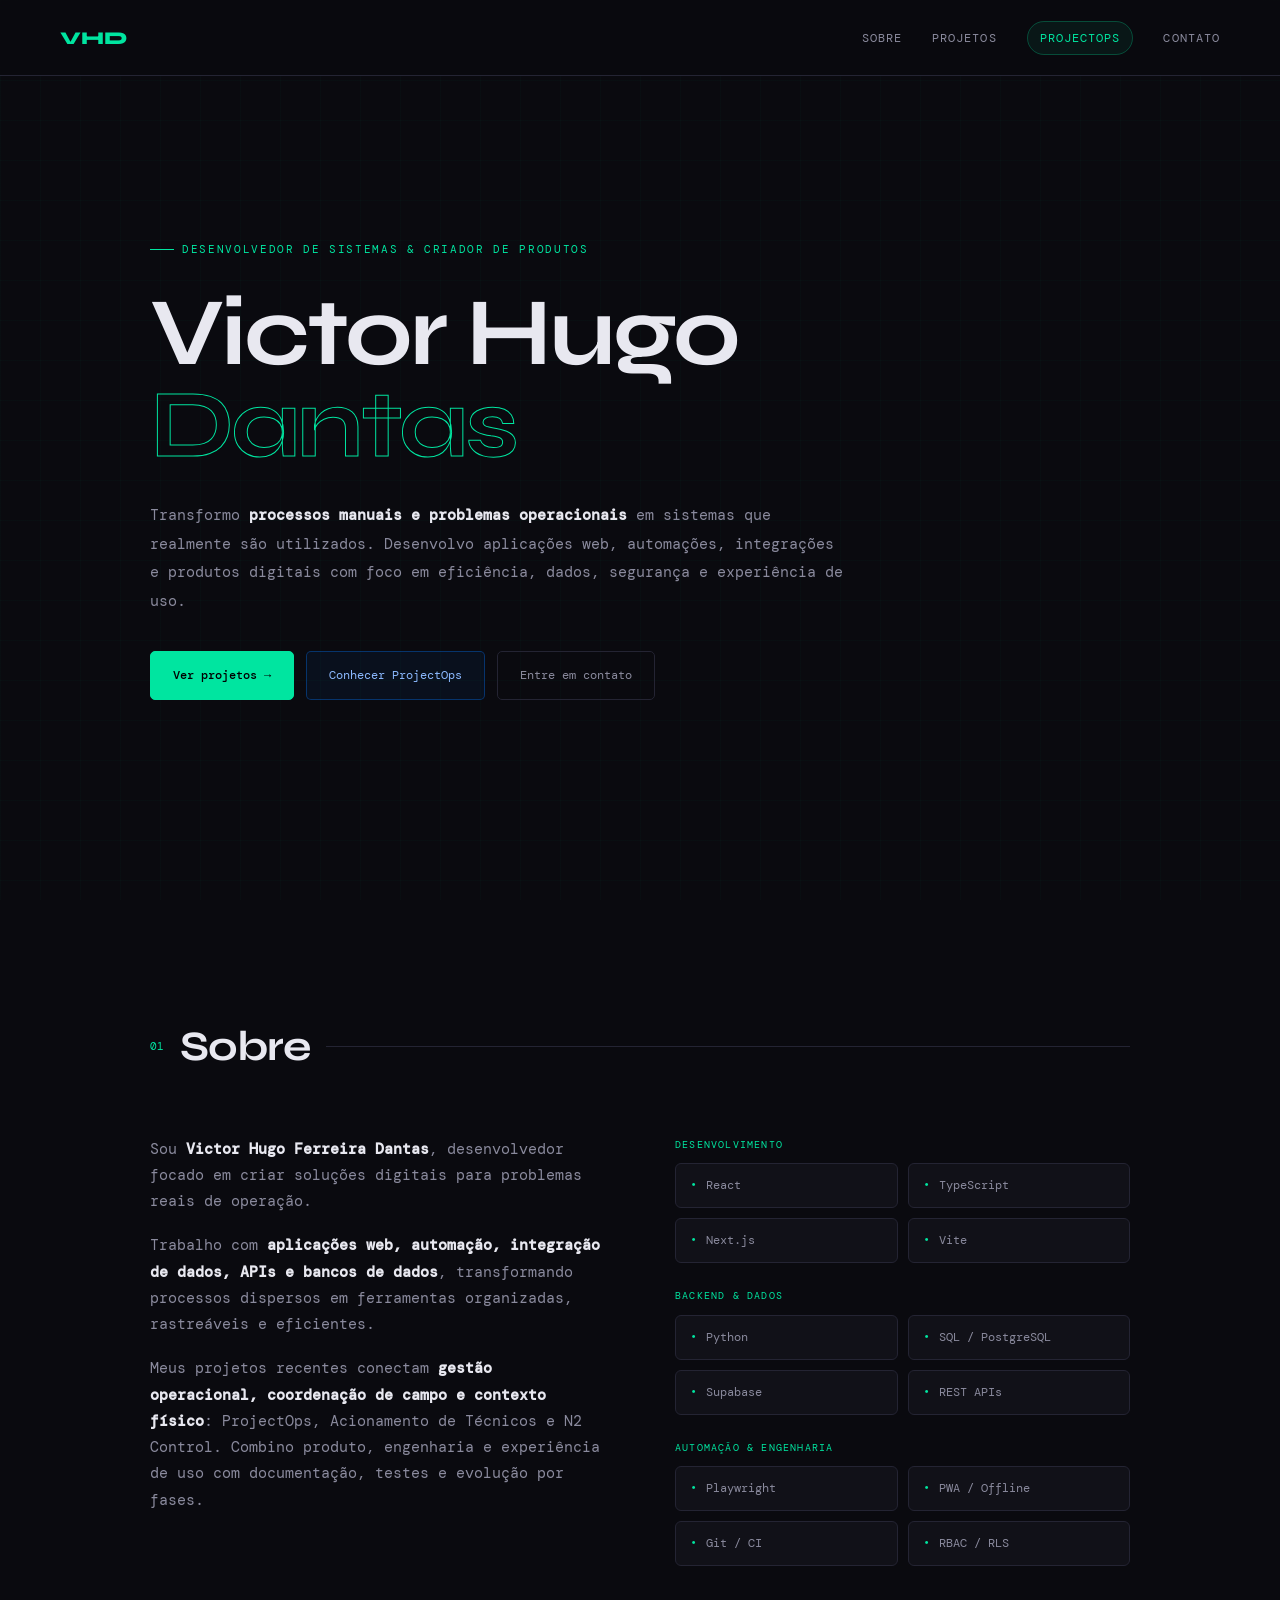
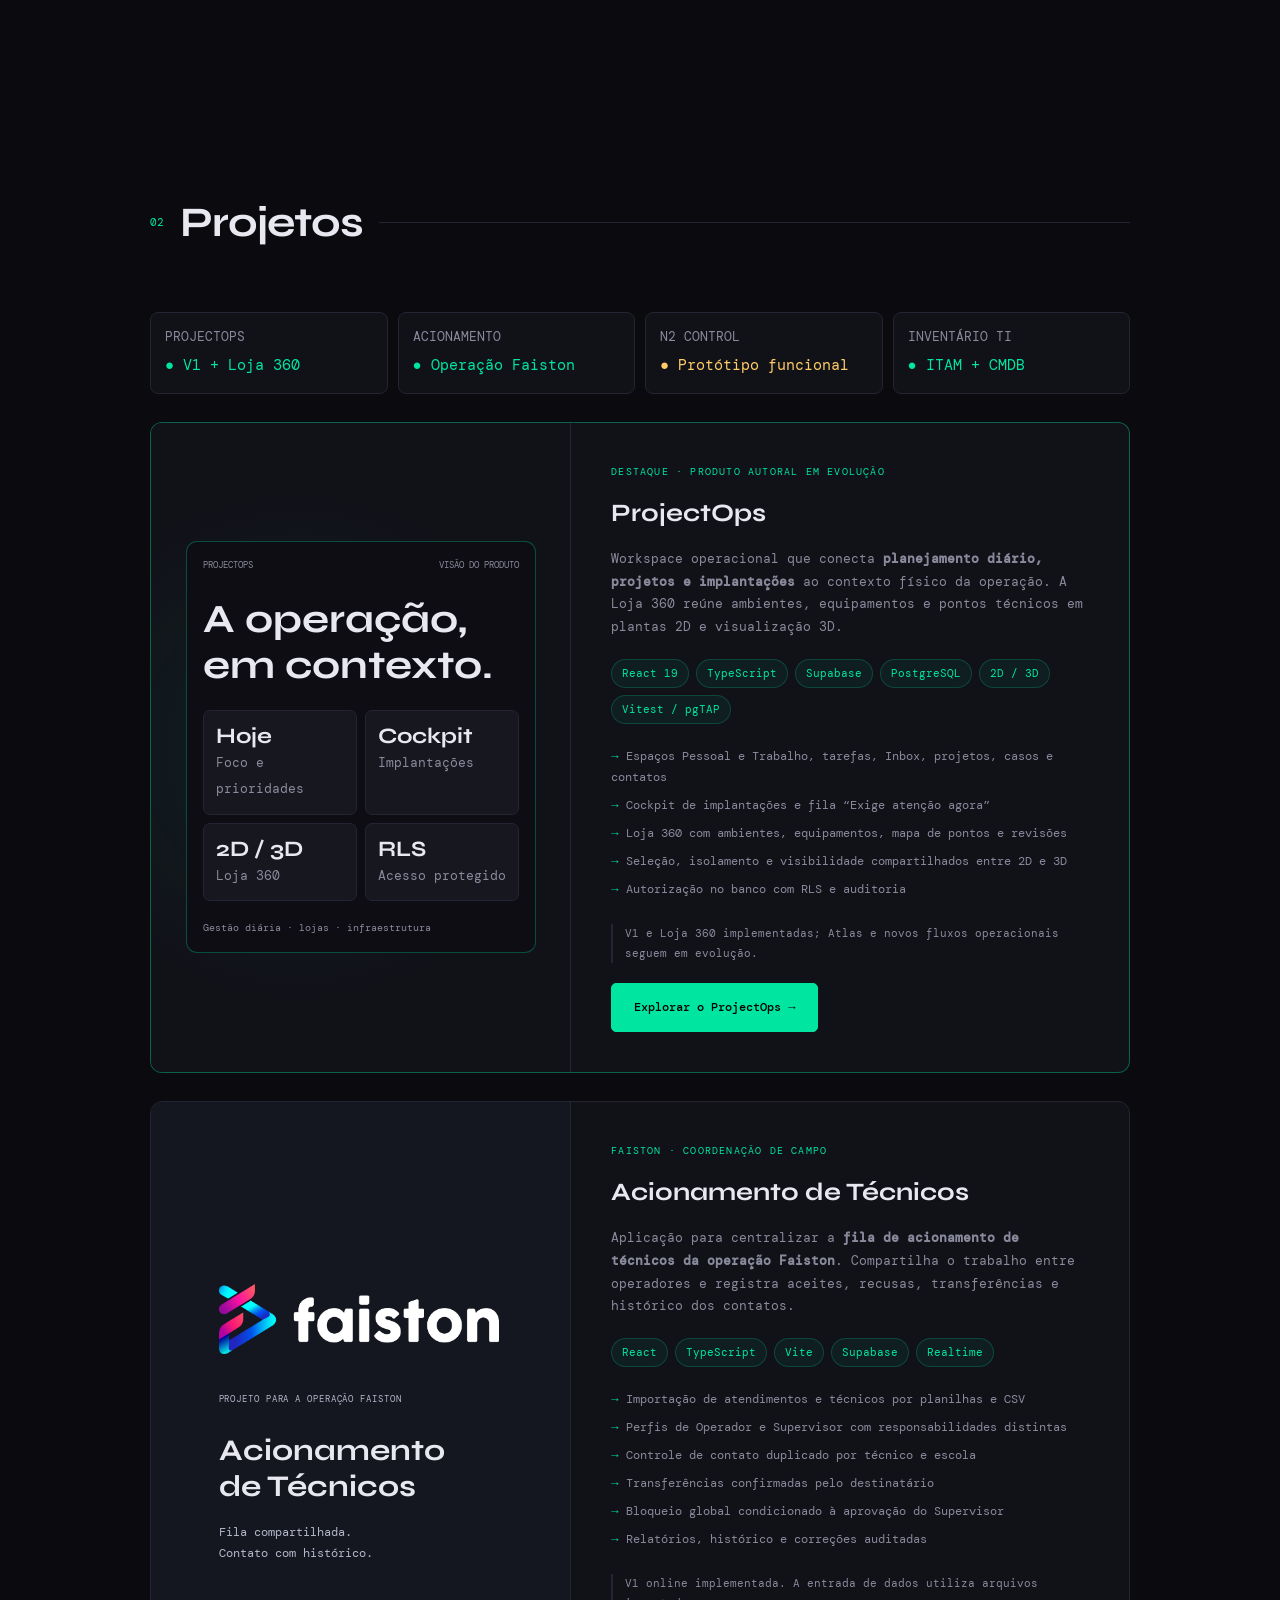
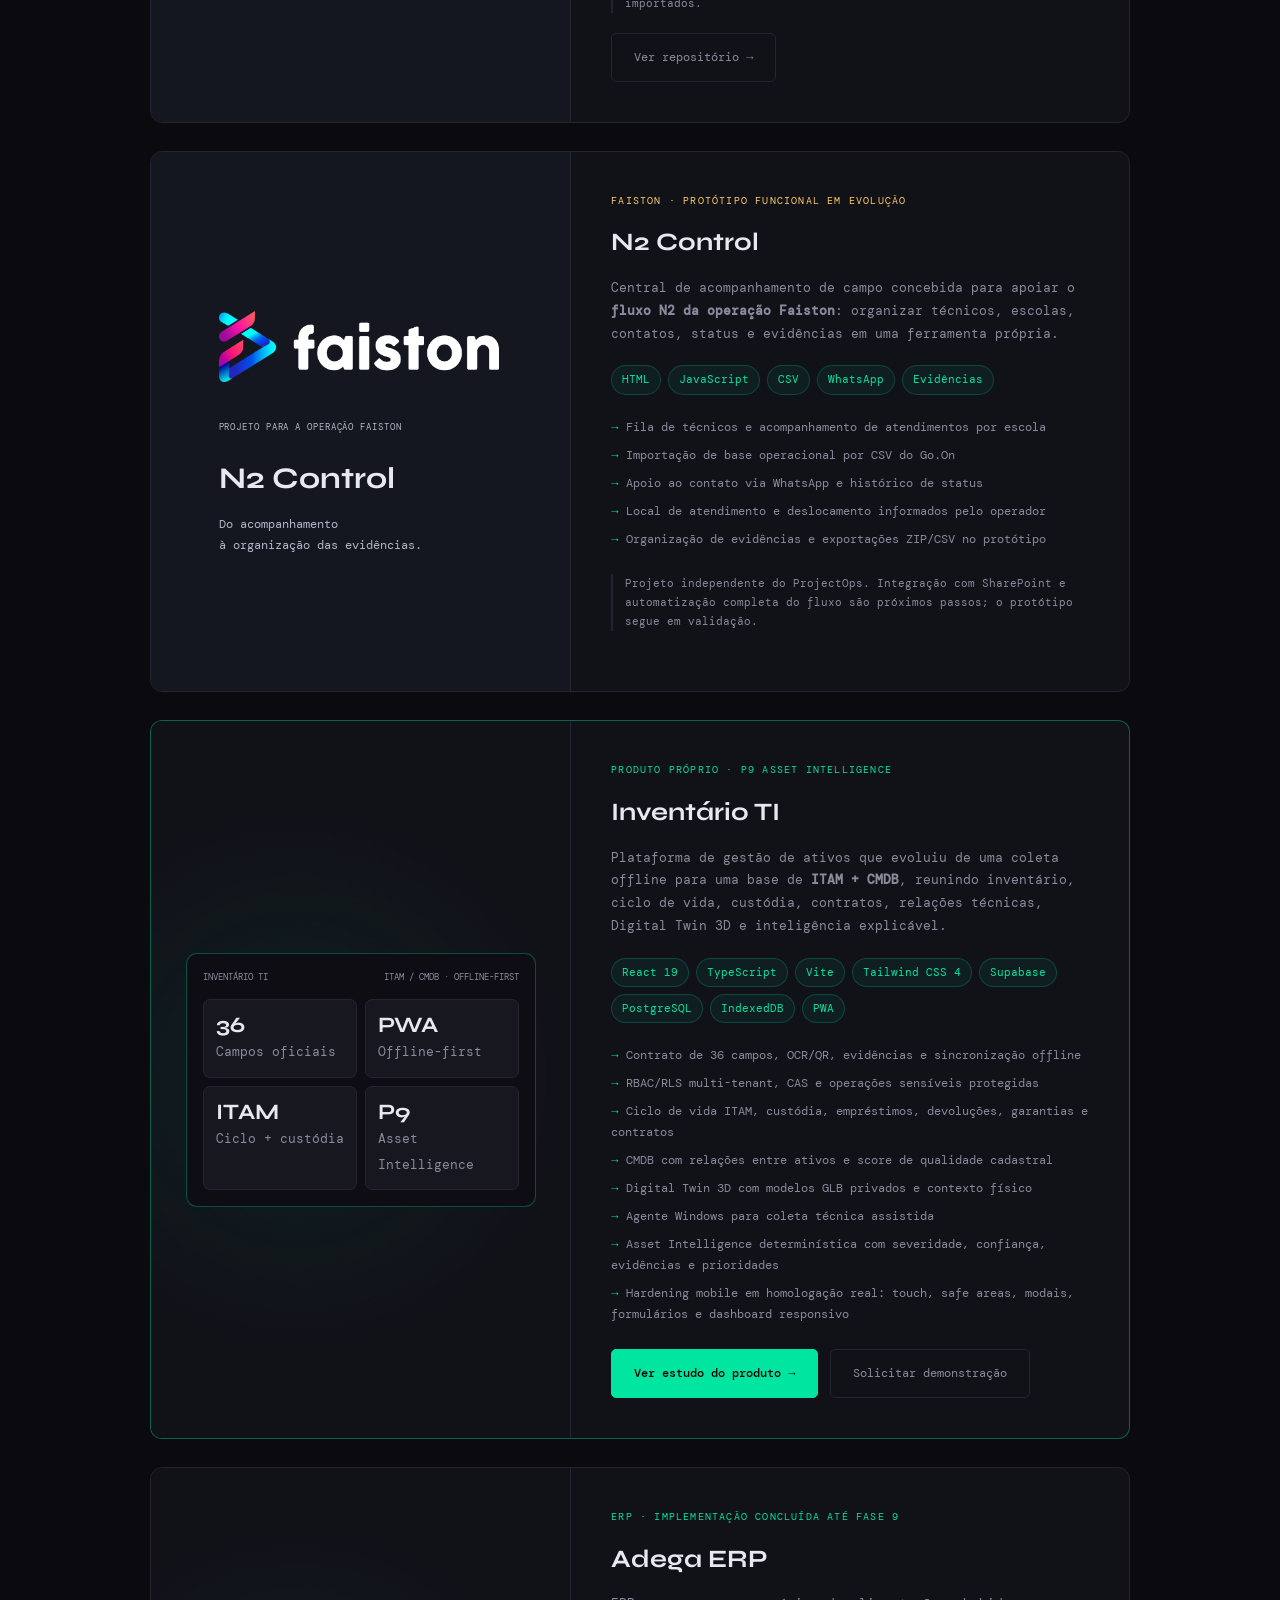
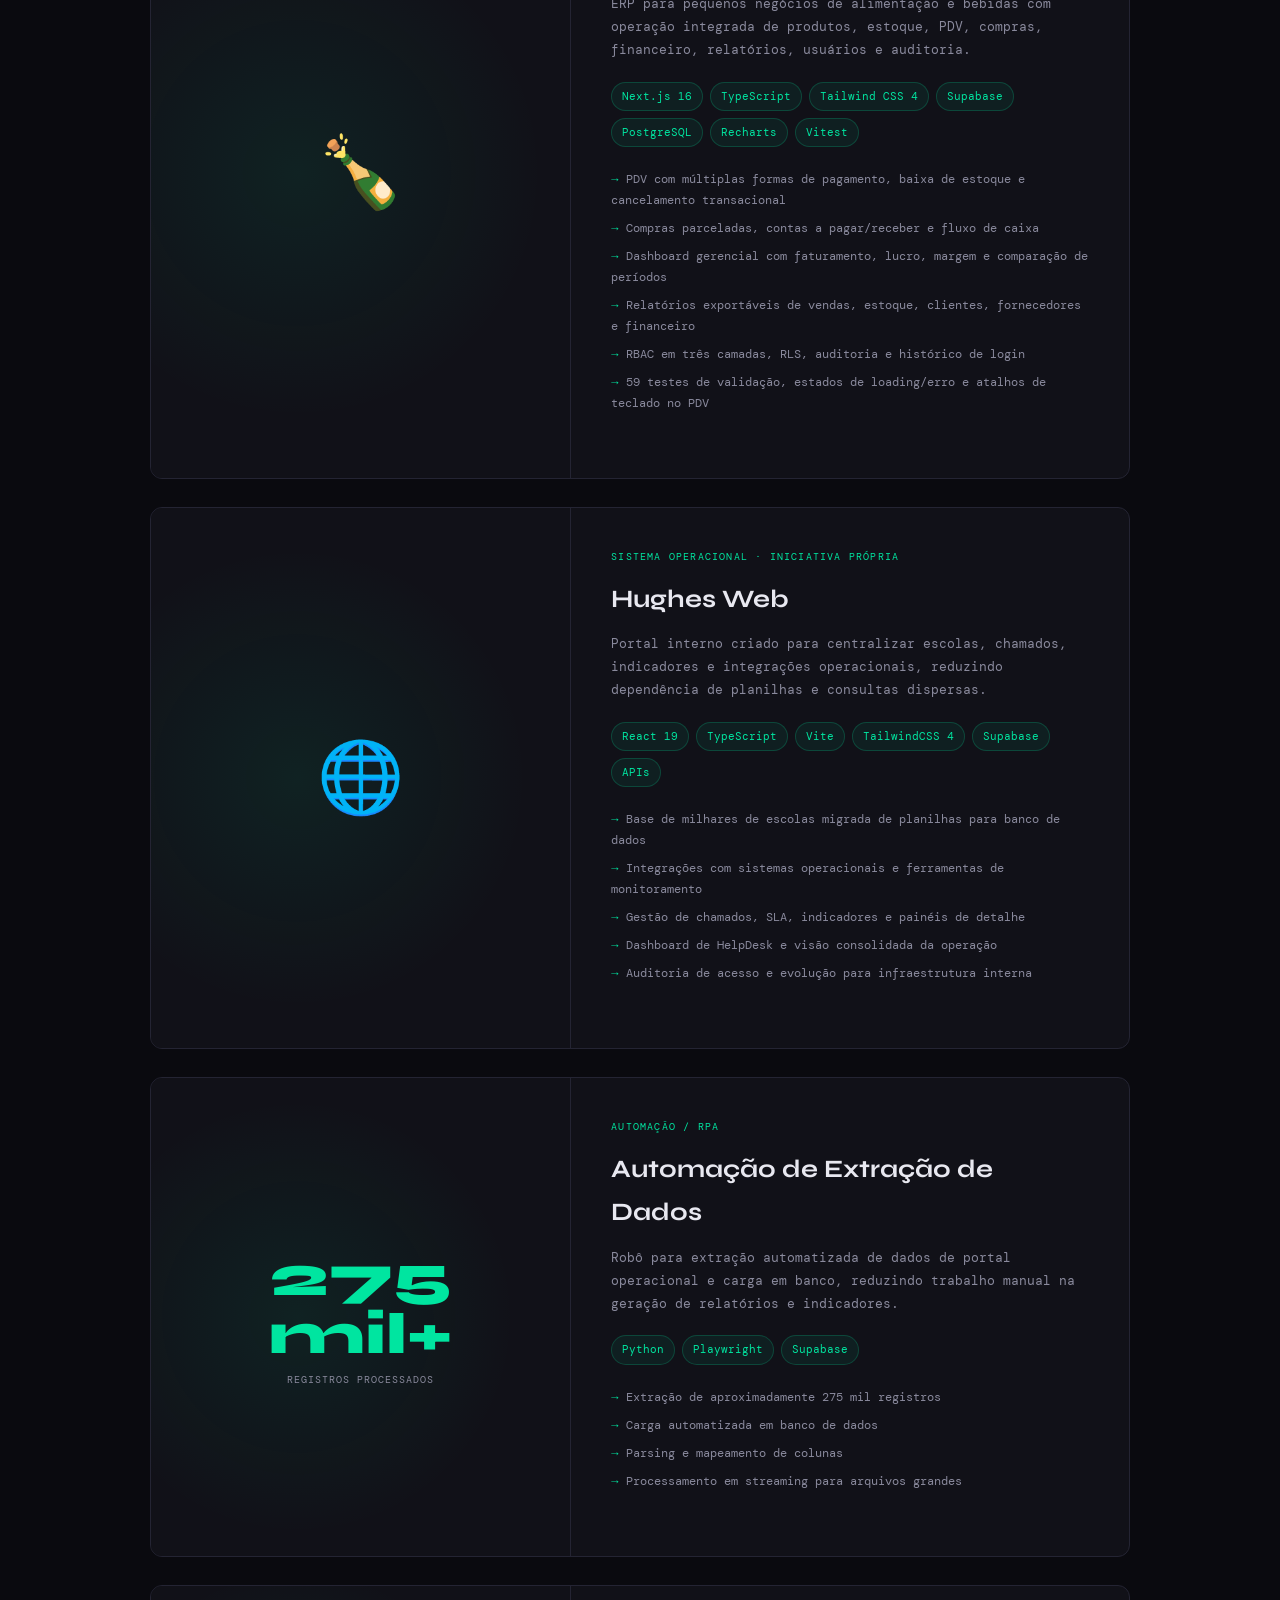
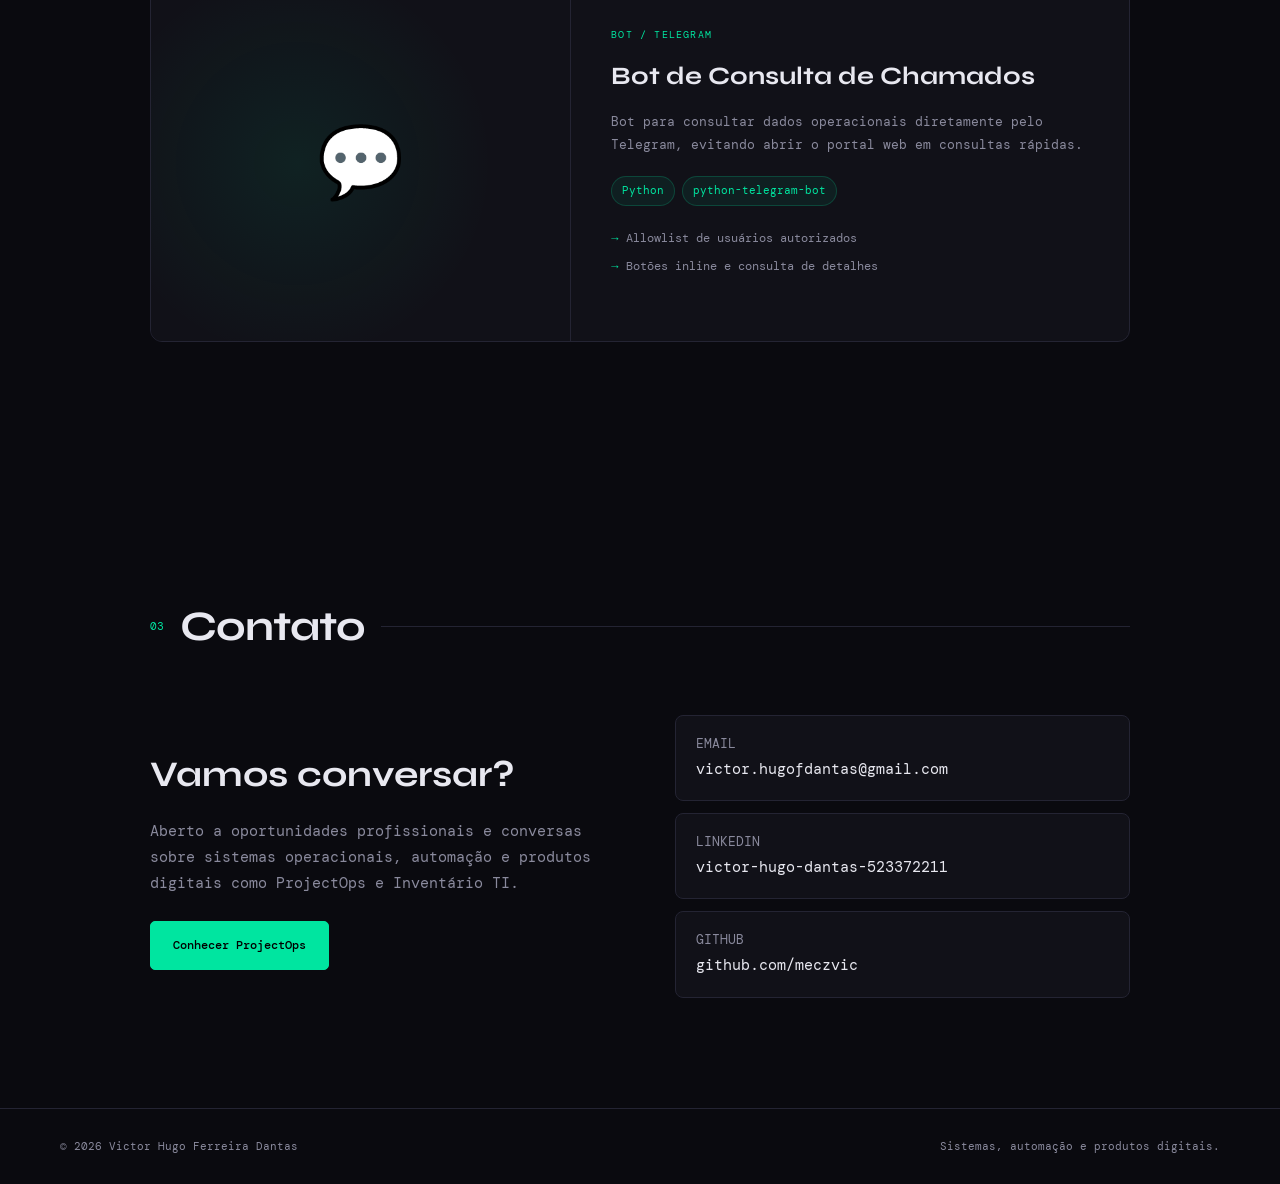
==== commit 2c5070e0: "fix: limitar logos Faiston e invalidar cache do CSS" ====
--- a/index.html
+++ b/index.html
@@ -6,7 +6,7 @@
 <meta name="description" content="Portfólio de Victor Hugo Dantas — sistemas, automações, integrações e produtos digitais.">
 <link rel="preconnect" href="https://fonts.googleapis.com"><link rel="preconnect" href="https://fonts.gstatic.com" crossorigin>
 <link href="https://fonts.googleapis.com/css2?family=Syne:wght@400;600;700;800&family=DM+Mono:wght@300;400;500&display=swap" rel="stylesheet">
-<link rel="stylesheet" href="styles.css">
+<link rel="stylesheet" href="styles.css?v=20261028-2">
 </head>
 <body>
 <nav><a class="logo" href="#hero">VHD</a><ul class="navlinks"><li><a href="#sobre">Sobre</a></li><li><a href="#projetos">Projetos</a></li><li><a class="nav-product" href="projectops.html">ProjectOps</a></li><li><a href="#contato">Contato</a></li></ul></nav>
@@ -14,8 +14,8 @@
 <section id="sobre" class="container section"><div class="section-head reveal"><span class="num">01</span><h2>Sobre</h2><div class="line"></div></div><div class="about"><div class="reveal"><p>Sou <strong>Victor Hugo Ferreira Dantas</strong>, desenvolvedor focado em criar soluções digitais para problemas reais de operação.</p><p>Trabalho com <strong>aplicações web, automação, integração de dados, APIs e bancos de dados</strong>, transformando processos dispersos em ferramentas organizadas, rastreáveis e eficientes.</p><p>Meus projetos recentes conectam <strong>gestão operacional, coordenação de campo e contexto físico</strong>: ProjectOps, Acionamento de Técnicos e N2 Control. Combino produto, engenharia e experiência de uso com documentação, testes e evolução por fases.</p></div><div class="reveal"><div class="skill-group"><div class="skill-title">Desenvolvimento</div><div class="skills"><div class="skill">React</div><div class="skill">TypeScript</div><div class="skill">Next.js</div><div class="skill">Vite</div></div></div><div class="skill-group"><div class="skill-title">Backend & Dados</div><div class="skills"><div class="skill">Python</div><div class="skill">SQL / PostgreSQL</div><div class="skill">Supabase</div><div class="skill">REST APIs</div></div></div><div class="skill-group"><div class="skill-title">Automação & Engenharia</div><div class="skills"><div class="skill">Playwright</div><div class="skill">PWA / Offline</div><div class="skill">Git / CI</div><div class="skill">RBAC / RLS</div></div></div></div></div></section>
 <section id="projetos" class="container section"><div class="section-head reveal"><span class="num">02</span><h2>Projetos</h2><div class="line"></div></div><div class="status-grid reveal"><div class="status"><small>ProjectOps</small><span class="live">● V1 + Loja 360</span></div><div class="status"><small>Acionamento</small><span class="live">● Operação Faiston</span></div><div class="status"><small>N2 Control</small><span class="plan">● Protótipo funcional</span></div><div class="status"><small>Inventário TI</small><span class="live">● ITAM + CMDB</span></div></div>
 <article id="projectops" class="project featured reveal"><div class="visual ops-visual"><div class="mock"><div class="mocktop"><span>ProjectOps</span><span>Visão do produto</span></div><div class="ops-title">A operação,<br>em contexto.</div><div class="mockgrid"><div class="mockcard"><b>Hoje</b><small>Foco e prioridades</small></div><div class="mockcard"><b>Cockpit</b><small>Implantações</small></div><div class="mockcard"><b>2D / 3D</b><small>Loja 360</small></div><div class="mockcard"><b>RLS</b><small>Acesso protegido</small></div></div><p class="visual-caption">Gestão diária · lojas · infraestrutura</p></div></div><div class="info"><span class="tag">Destaque · Produto autoral em evolução</span><h3>ProjectOps</h3><p>Workspace operacional que conecta <strong>planejamento diário, projetos e implantações</strong> ao contexto físico da operação. A Loja 360 reúne ambientes, equipamentos e pontos técnicos em plantas 2D e visualização 3D.</p><div class="stack"><span>React 19</span><span>TypeScript</span><span>Supabase</span><span>PostgreSQL</span><span>2D / 3D</span><span>Vitest / pgTAP</span></div><ul class="features"><li>Espaços Pessoal e Trabalho, tarefas, Inbox, projetos, casos e contatos</li><li>Cockpit de implantações e fila “Exige atenção agora”</li><li>Loja 360 com ambientes, equipamentos, mapa de pontos e revisões</li><li>Seleção, isolamento e visibilidade compartilhados entre 2D e 3D</li><li>Autorização no banco com RLS e auditoria</li></ul><p class="project-note">V1 e Loja 360 implementadas; Atlas e novos fluxos operacionais seguem em evolução.</p><a class="btn primary" href="projectops.html">Explorar o ProjectOps →</a></div></article>
-<article id="acionamento" class="project reveal"><div class="visual faiston-visual"><div class="brand-project"><img src="assets/faiston-branco.png" alt="Faiston" width="7173" height="1812" loading="lazy"><span class="brand-context">Projeto para a operação Faiston</span><h4>Acionamento<br>de Técnicos</h4><p>Fila compartilhada.<br>Contato com histórico.</p></div></div><div class="info"><span class="tag">Faiston · Coordenação de campo</span><h3>Acionamento de Técnicos</h3><p>Aplicação para centralizar a <strong>fila de acionamento de técnicos da operação Faiston</strong>. Compartilha o trabalho entre operadores e registra aceites, recusas, transferências e histórico dos contatos.</p><div class="stack"><span>React</span><span>TypeScript</span><span>Vite</span><span>Supabase</span><span>Realtime</span></div><ul class="features"><li>Importação de atendimentos e técnicos por planilhas e CSV</li><li>Perfis de Operador e Supervisor com responsabilidades distintas</li><li>Controle de contato duplicado por técnico e escola</li><li>Transferências confirmadas pelo destinatário</li><li>Bloqueio global condicionado à aprovação do Supervisor</li><li>Relatórios, histórico e correções auditadas</li></ul><p class="project-note">V1 online implementada. A entrada de dados utiliza arquivos importados.</p><a class="btn outline" href="https://github.com/meczvic/ACIONAMENTO-TECNICO" target="_blank" rel="noopener noreferrer">Ver repositório →</a></div></article>
-<article id="n2" class="project reveal"><div class="visual faiston-visual"><div class="brand-project"><img src="assets/faiston-branco.png" alt="Faiston" width="7173" height="1812" loading="lazy"><span class="brand-context">Projeto para a operação Faiston</span><h4>N2 Control</h4><p>Do acompanhamento<br>à organização das evidências.</p></div></div><div class="info"><span class="tag warn">Faiston · Protótipo funcional em evolução</span><h3>N2 Control</h3><p>Central de acompanhamento de campo concebida para apoiar o <strong>fluxo N2 da operação Faiston</strong>: organizar técnicos, escolas, contatos, status e evidências em uma ferramenta própria.</p><div class="stack"><span>HTML</span><span>JavaScript</span><span>CSV</span><span>WhatsApp</span><span>Evidências</span></div><ul class="features"><li>Fila de técnicos e acompanhamento de atendimentos por escola</li><li>Importação de base operacional por CSV do Go.On</li><li>Apoio ao contato via WhatsApp e histórico de status</li><li>Local de atendimento e deslocamento informados pelo operador</li><li>Organização de evidências e exportações ZIP/CSV no protótipo</li></ul><p class="project-note">Projeto independente do ProjectOps. Integração com SharePoint e automatização completa do fluxo são próximos passos; o protótipo segue em validação.</p></div></article>
+<article id="acionamento" class="project reveal"><div class="visual faiston-visual"><div class="brand-project"><img src="assets/faiston-branco.png" alt="Faiston" width="280" height="71" style="display:block;width:100%;max-width:280px;height:auto" loading="lazy"><span class="brand-context">Projeto para a operação Faiston</span><h4>Acionamento<br>de Técnicos</h4><p>Fila compartilhada.<br>Contato com histórico.</p></div></div><div class="info"><span class="tag">Faiston · Coordenação de campo</span><h3>Acionamento de Técnicos</h3><p>Aplicação para centralizar a <strong>fila de acionamento de técnicos da operação Faiston</strong>. Compartilha o trabalho entre operadores e registra aceites, recusas, transferências e histórico dos contatos.</p><div class="stack"><span>React</span><span>TypeScript</span><span>Vite</span><span>Supabase</span><span>Realtime</span></div><ul class="features"><li>Importação de atendimentos e técnicos por planilhas e CSV</li><li>Perfis de Operador e Supervisor com responsabilidades distintas</li><li>Controle de contato duplicado por técnico e escola</li><li>Transferências confirmadas pelo destinatário</li><li>Bloqueio global condicionado à aprovação do Supervisor</li><li>Relatórios, histórico e correções auditadas</li></ul><p class="project-note">V1 online implementada. A entrada de dados utiliza arquivos importados.</p><a class="btn outline" href="https://github.com/meczvic/ACIONAMENTO-TECNICO" target="_blank" rel="noopener noreferrer">Ver repositório →</a></div></article>
+<article id="n2" class="project reveal"><div class="visual faiston-visual"><div class="brand-project"><img src="assets/faiston-branco.png" alt="Faiston" width="280" height="71" style="display:block;width:100%;max-width:280px;height:auto" loading="lazy"><span class="brand-context">Projeto para a operação Faiston</span><h4>N2 Control</h4><p>Do acompanhamento<br>à organização das evidências.</p></div></div><div class="info"><span class="tag warn">Faiston · Protótipo funcional em evolução</span><h3>N2 Control</h3><p>Central de acompanhamento de campo concebida para apoiar o <strong>fluxo N2 da operação Faiston</strong>: organizar técnicos, escolas, contatos, status e evidências em uma ferramenta própria.</p><div class="stack"><span>HTML</span><span>JavaScript</span><span>CSV</span><span>WhatsApp</span><span>Evidências</span></div><ul class="features"><li>Fila de técnicos e acompanhamento de atendimentos por escola</li><li>Importação de base operacional por CSV do Go.On</li><li>Apoio ao contato via WhatsApp e histórico de status</li><li>Local de atendimento e deslocamento informados pelo operador</li><li>Organização de evidências e exportações ZIP/CSV no protótipo</li></ul><p class="project-note">Projeto independente do ProjectOps. Integração com SharePoint e automatização completa do fluxo são próximos passos; o protótipo segue em validação.</p></div></article>
 
 <article class="project featured reveal"><div class="visual"><div class="mock"><div class="mocktop"><span>Inventário TI</span><span>ITAM / CMDB · Offline-first</span></div><div class="mockgrid"><div class="mockcard"><b>36</b><small>Campos oficiais</small></div><div class="mockcard"><b>PWA</b><small>Offline-first</small></div><div class="mockcard"><b>ITAM</b><small>Ciclo + custódia</small></div><div class="mockcard"><b>P9</b><small>Asset Intelligence</small></div></div></div></div><div class="info"><span class="tag">Produto Próprio · P9 Asset Intelligence</span><h3>Inventário TI</h3><p>Plataforma de gestão de ativos que evoluiu de uma coleta offline para uma base de <strong>ITAM + CMDB</strong>, reunindo inventário, ciclo de vida, custódia, contratos, relações técnicas, Digital Twin 3D e inteligência explicável.</p><div class="stack"><span>React 19</span><span>TypeScript</span><span>Vite</span><span>Tailwind CSS 4</span><span>Supabase</span><span>PostgreSQL</span><span>IndexedDB</span><span>PWA</span></div><ul class="features"><li>Contrato de 36 campos, OCR/QR, evidências e sincronização offline</li><li>RBAC/RLS multi-tenant, CAS e operações sensíveis protegidas</li><li>Ciclo de vida ITAM, custódia, empréstimos, devoluções, garantias e contratos</li><li>CMDB com relações entre ativos e score de qualidade cadastral</li><li>Digital Twin 3D com modelos GLB privados e contexto físico</li><li>Agente Windows para coleta técnica assistida</li><li>Asset Intelligence determinística com severidade, confiança, evidências e prioridades</li><li>Hardening mobile em homologação real: touch, safe areas, modais, formulários e dashboard responsivo</li></ul><div class="actions"><a class="btn primary" href="inventario-ti.html">Ver estudo do produto →</a><a class="btn outline" href="mailto:victor.hugofdantas@gmail.com?subject=Interesse%20no%20Invent%C3%A1rio%20TI">Solicitar demonstração</a></div></div></article>
 <article class="project reveal"><div class="visual"><div class="icon">🍾</div></div><div class="info"><span class="tag">ERP · Implementação concluída até Fase 9</span><h3>Adega ERP</h3><p>ERP para pequenos negócios de alimentação e bebidas com operação integrada de produtos, estoque, PDV, compras, financeiro, relatórios, usuários e auditoria.</p><div class="stack"><span>Next.js 16</span><span>TypeScript</span><span>Tailwind CSS 4</span><span>Supabase</span><span>PostgreSQL</span><span>Recharts</span><span>Vitest</span></div><ul class="features"><li>PDV com múltiplas formas de pagamento, baixa de estoque e cancelamento transacional</li><li>Compras parceladas, contas a pagar/receber e fluxo de caixa</li><li>Dashboard gerencial com faturamento, lucro, margem e comparação de períodos</li><li>Relatórios exportáveis de vendas, estoque, clientes, fornecedores e financeiro</li><li>RBAC em três camadas, RLS, auditoria e histórico de login</li><li>59 testes de validação, estados de loading/erro e atalhos de teclado no PDV</li></ul></div></article>
--- a/styles.css
+++ b/styles.css
@@ -1,3 +1,6 @@
 *{box-sizing:border-box;margin:0;padding:0}:root{--bg:#0a0a0f;--surface:#111118;--surface2:#171720;--border:#242433;--accent:#00e5a0;--blue:#0077ff;--text:#e8e8f0;--muted:#8a8a9d;--warn:#ffcc66;--head:'Syne',sans-serif;--mono:'DM Mono',monospace}html{scroll-behavior:smooth}body{background:var(--bg);color:var(--text);font:15px/1.75 var(--mono);overflow-x:hidden}body:after{content:'';position:fixed;inset:0;pointer-events:none;z-index:-1;background-image:linear-gradient(rgba(0,229,160,.025) 1px,transparent 1px),linear-gradient(90deg,rgba(0,229,160,.025) 1px,transparent 1px);background-size:40px 40px}a{color:inherit}nav{position:fixed;inset:0 0 auto;z-index:50;height:76px;padding:0 60px;display:flex;align-items:center;justify-content:space-between;background:rgba(10,10,15,.84);backdrop-filter:blur(14px);border-bottom:1px solid var(--border)}.logo{font:800 18px var(--head);color:var(--accent);text-decoration:none}.navlinks{display:flex;align-items:center;gap:30px;list-style:none}.navlinks a{font-size:12px;color:var(--muted);text-decoration:none;text-transform:uppercase;letter-spacing:.09em}.navlinks a:hover{color:var(--accent)}.nav-product{color:var(--accent)!important;border:1px solid rgba(0,229,160,.25);padding:8px 12px;border-radius:999px;background:rgba(0,229,160,.06)}.container{max-width:1100px;margin:auto;padding-left:60px;padding-right:60px}.hero{min-height:100vh;display:flex;flex-direction:column;justify-content:center;padding-top:120px;padding-bottom:80px}.eyebrow{display:inline-flex;align-items:center;gap:8px;color:var(--accent);font-size:11px;text-transform:uppercase;letter-spacing:.15em;margin-bottom:28px}.eyebrow:before{content:'';width:24px;height:1px;background:var(--accent)}h1,h2,h3{font-family:var(--head)}h1{font-size:clamp(52px,8vw,96px);line-height:.96;letter-spacing:-3px;margin-bottom:30px}h1 span{color:transparent;-webkit-text-stroke:1px var(--accent)}.hero p{max-width:700px;color:var(--muted);font-size:15px;line-height:1.9;margin-bottom:36px}.hero p strong{color:var(--text)}.actions{display:flex;gap:12px;flex-wrap:wrap}.btn{display:inline-flex;align-items:center;justify-content:center;padding:13px 22px;border-radius:5px;text-decoration:none;font-size:12px;transition:.2s;border:1px solid var(--border)}.btn:hover{transform:translateY(-2px)}.primary{background:var(--accent);color:#000;border-color:var(--accent);font-weight:500}.outline{color:var(--muted)}.outline:hover{border-color:var(--accent);color:var(--accent)}.blue{color:#8bb9ff;border-color:rgba(0,119,255,.35);background:rgba(0,119,255,.06)}.section{padding-top:110px;padding-bottom:110px}.section-head{display:flex;align-items:center;gap:16px;margin-bottom:52px}.section-head .num{color:var(--accent);font-size:11px}.section-head h2{font-size:clamp(30px,4vw,42px);letter-spacing:-1px}.line{height:1px;background:var(--border);flex:1}.about{display:grid;grid-template-columns:1fr 1fr;gap:70px}.about p{color:var(--muted);margin-bottom:18px}.about strong{color:var(--text)}.skill-group+ .skill-group{margin-top:24px}.skill-title{font-size:10px;color:var(--accent);text-transform:uppercase;letter-spacing:.12em;margin-bottom:10px}.skills{display:grid;grid-template-columns:1fr 1fr;gap:10px}.skill{padding:11px 14px;background:var(--surface);border:1px solid var(--border);border-radius:6px;color:var(--muted);font-size:12px}.skill:before{content:'•';color:var(--accent);margin-right:9px}.status-grid{display:grid;grid-template-columns:repeat(4,1fr);gap:10px;margin-bottom:28px}.status{padding:14px;background:var(--surface);border:1px solid var(--border);border-radius:8px}.status small{display:block;color:var(--muted);text-transform:uppercase;margin-bottom:4px}.live{color:var(--accent)}.plan{color:var(--warn)}.project{display:grid;grid-template-columns:.9fr 1.2fr;border:1px solid var(--border);border-radius:12px;overflow:hidden;margin-bottom:28px;background:var(--surface);transition:.2s}.project:hover{border-color:rgba(0,229,160,.55);transform:translateY(-2px)}.project.featured{border-color:rgba(0,229,160,.38)}.visual{min-height:280px;display:flex;align-items:center;justify-content:center;padding:34px;background:radial-gradient(circle at 35% 50%,rgba(0,229,160,.08),transparent 60%),var(--surface)}.visual .icon{font-size:70px}.metric{font:800 clamp(36px,5vw,58px)/1 var(--head);color:var(--accent);text-align:center}.metric span{display:block;font:10px var(--mono);color:var(--muted);letter-spacing:.1em;margin-top:10px;text-transform:uppercase}.info{padding:40px;border-left:1px solid var(--border)}.tag{display:block;color:var(--accent);font-size:10px;text-transform:uppercase;letter-spacing:.12em;margin-bottom:12px}.tag.warn{color:var(--warn)}.info h3{font-size:25px;margin-bottom:12px}.info p{color:var(--muted);font-size:13px;margin-bottom:20px}.stack{display:flex;gap:7px;flex-wrap:wrap;margin-bottom:22px}.stack span{padding:4px 10px;border:1px solid rgba(0,229,160,.2);background:rgba(0,229,160,.07);border-radius:999px;color:var(--accent);font-size:11px}.features{list-style:none;margin-bottom:24px}.features li{color:var(--muted);font-size:12px;margin-bottom:7px}.features li:before{content:'→';color:var(--accent);margin-right:8px}.mock{width:100%;max-width:350px;border:1px solid rgba(0,229,160,.3);border-radius:11px;padding:16px;background:#0d0d13}.mocktop{display:flex;justify-content:space-between;color:var(--muted);font-size:9px;text-transform:uppercase;margin-bottom:14px}.mockgrid{display:grid;grid-template-columns:1fr 1fr;gap:8px}.mockcard{padding:12px;background:var(--surface2);border:1px solid var(--border);border-radius:7px}.mockcard b{display:block;font:700 22px var(--head)}.mockcard small{color:var(--muted)}.contact{display:grid;grid-template-columns:1fr 1fr;gap:70px;align-items:center}.contact h3{font-size:36px;margin-bottom:12px}.contact p{color:var(--muted);margin-bottom:24px}.contact-links{display:grid;gap:12px}.contact-link{padding:18px 20px;border:1px solid var(--border);background:var(--surface);border-radius:8px;text-decoration:none}.contact-link small{display:block;color:var(--muted);text-transform:uppercase}.contact-link:hover{border-color:var(--accent)}footer{border-top:1px solid var(--border);padding:28px 60px;display:flex;justify-content:space-between;color:var(--muted);font-size:11px}.product-hero{min-height:100vh;display:grid;grid-template-columns:1.05fr .95fr;gap:60px;align-items:center;padding-top:120px;padding-bottom:70px}.product-hero h1{font-size:clamp(48px,7vw,78px)}.product-hero p{color:var(--muted);margin-bottom:28px;max-width:630px}.panel{border:1px solid rgba(0,229,160,.25);border-radius:15px;background:linear-gradient(180deg,#111118,#0d0d13);padding:18px;box-shadow:0 30px 90px rgba(0,0,0,.3)}.dashhead{display:flex;justify-content:space-between;color:var(--muted);font-size:10px;text-transform:uppercase;padding-bottom:13px;border-bottom:1px solid var(--border);margin-bottom:13px}.dashgrid{display:grid;grid-template-columns:1fr 1fr;gap:9px}.dash{padding:14px;border:1px solid var(--border);border-radius:8px;background:var(--surface2)}.dash b{display:block;font:700 24px var(--head)}.dash small{color:var(--muted)}.cards{display:grid;grid-template-columns:repeat(3,1fr);gap:14px}.card{padding:23px;border:1px solid var(--border);border-radius:11px;background:var(--surface);min-height:190px}.card b{display:block;color:var(--accent);font-size:10px;margin-bottom:22px}.card h3{font-size:19px;margin-bottom:10px}.card p{font-size:12px;color:var(--muted)}.agent{display:grid;grid-template-columns:1fr 1fr;gap:34px;align-items:center;padding:34px;border:1px solid rgba(0,119,255,.3);border-radius:15px;background:radial-gradient(circle at 90% 10%,rgba(0,119,255,.14),transparent 35%),var(--surface)}.agent h2{font-size:clamp(30px,4vw,44px);line-height:1.05;margin-bottom:14px}.agent p{color:var(--muted)}.terminal{background:#090b10;border:1px solid var(--border);border-radius:9px;padding:17px;font-size:11px;color:#a0a0b2}.terminal div{margin:5px 0}.terminal i{color:#80b5ff;font-style:normal}.terminal .ok{color:var(--accent)}.cta{text-align:center;padding:48px;border:1px solid rgba(0,229,160,.35);border-radius:15px;background:radial-gradient(circle at 50% 0,rgba(0,229,160,.1),transparent 40%),var(--surface)}.cta h2{font-size:clamp(34px,5vw,54px);line-height:1.05;margin-bottom:14px}.cta p{max-width:700px;margin:0 auto 24px;color:var(--muted)}.reveal{opacity:0;transform:translateY(24px);transition:.65s}.reveal.visible{opacity:1;transform:none}.product-proof{display:grid;grid-template-columns:repeat(4,1fr);gap:12px;margin-top:28px}.proof{padding:16px;border:1px solid var(--border);border-radius:10px;background:var(--surface)}.proof strong{display:block;font:700 24px var(--head);color:var(--text);margin-bottom:2px}.proof span{font-size:10px;color:var(--muted);text-transform:uppercase;letter-spacing:.08em}.feature-status{display:inline-flex;align-items:center;gap:6px;padding:4px 9px;border-radius:999px;font-size:9px;text-transform:uppercase;letter-spacing:.08em;margin-bottom:14px;border:1px solid var(--border)}.feature-status.available{color:var(--accent);border-color:rgba(0,229,160,.25);background:rgba(0,229,160,.06)}.feature-status.beta{color:#8bb9ff;border-color:rgba(0,119,255,.28);background:rgba(0,119,255,.06)}.feature-status.validation{color:var(--warn);border-color:rgba(255,204,102,.25);background:rgba(255,204,102,.05)}.wide-card{grid-column:span 2}.feature-list{display:grid;grid-template-columns:repeat(2,1fr);gap:12px}.feature-item{padding:18px;border:1px solid var(--border);border-radius:10px;background:var(--surface)}.feature-item h3{font-size:16px;margin-bottom:7px}.feature-item p{font-size:11px;color:var(--muted)}.security-grid{display:grid;grid-template-columns:repeat(2,1fr);gap:14px}.security-card{padding:22px;border:1px solid var(--border);border-radius:11px;background:var(--surface)}.security-card h3{font-size:18px;margin-bottom:8px}.security-card p{font-size:12px;color:var(--muted)}.roadmap-now{border-color:rgba(0,229,160,.25)}.roadmap-next{border-color:rgba(255,204,102,.22)}.demo-section{padding-top:30px;padding-bottom:110px;scroll-margin-top:90px}.demo-copy{display:grid;grid-template-columns:.75fr 1.1fr;gap:28px 60px;align-items:end;margin-bottom:28px}.demo-copy .eyebrow{margin-bottom:0}.demo-copy h2{font-size:clamp(34px,5vw,54px);line-height:1.05;letter-spacing:-1.5px}.demo-copy p{grid-column:2;color:var(--muted);font-size:12px;max-width:680px}.video-shell{overflow:hidden;border:1px solid rgba(0,229,160,.3);border-radius:15px;background:#07070b;box-shadow:0 30px 90px rgba(0,0,0,.35)}.video-top,.video-caption{display:flex;align-items:center;justify-content:space-between;gap:18px;padding:11px 15px;color:var(--muted);font-size:9px;text-transform:uppercase;letter-spacing:.09em}.video-top{border-bottom:1px solid var(--border)}.video-top span:first-child{display:flex;align-items:center;gap:8px}.video-top i{display:inline-block;width:7px;height:7px;border-radius:50%;background:var(--accent);box-shadow:0 0 12px rgba(0,229,160,.65)}.video-caption{border-top:1px solid var(--border)}.video-shell video{display:block;width:100%;max-height:680px;background:#000;aspect-ratio:16/9;object-fit:contain}@media(max-width:800px){nav{padding:0 22px}.navlinks{display:none}.container{padding-left:22px;padding-right:22px}.about,.project,.contact,.product-hero,.agent{grid-template-columns:1fr}.info{border-left:0;border-top:1px solid var(--border)}.status-grid,.cards,.product-proof{grid-template-columns:1fr 1fr}.product-hero{gap:35px}.section{padding-top:80px;padding-bottom:80px}.security-grid,.feature-list{grid-template-columns:1fr}.wide-card{grid-column:auto}.demo-section{padding-bottom:80px}.demo-copy{grid-template-columns:1fr;gap:12px}.demo-copy p{grid-column:1}.video-caption{align-items:flex-start;flex-direction:column;gap:3px}footer{padding:25px 22px;flex-direction:column;gap:6px}}@media(max-width:520px){.skills,.status-grid,.cards,.product-proof{grid-template-columns:1fr}h1{letter-spacing:-2px}.visual{min-height:220px}.info{padding:28px 22px}.video-shell{border-radius:10px}.video-top span:last-child,.video-caption span:last-child{display:none}}
 /* Projetos operacionais — preserva o design compartilhado do portfólio. */
 section[id],article[id]{scroll-margin-top:96px}.ops-title{font:700 clamp(28px,4vw,40px)/1.15 var(--head);margin:22px 0;color:var(--text)}.visual-caption{color:var(--muted);font-size:10px;margin-top:18px}.project-note{border-left:2px solid var(--border);padding-left:12px;font-size:11px!important}.faiston-visual{background:#151720}.brand-project{width:100%;max-width:300px;padding:20px 8px}.brand-project img{display:block;width:100%;height:auto;margin:24px 0 38px}.brand-context{display:block;font-size:9px;letter-spacing:.1em;text-transform:uppercase;color:#b4b7c9;margin-bottom:24px}.brand-project h4{font:700 30px/1.2 var(--head);margin-bottom:18px}.brand-project p{font-size:12px;color:#b4b7c9}.ops-hero{min-height:auto;padding-top:160px;padding-bottom:80px}.ops-hero h1{font-size:clamp(42px,6vw,64px)}.ops-hero .eyebrow{letter-spacing:.08em}.ops-hero .panel{min-width:0}.ops-flow{display:grid;gap:12px}.ops-flow div{padding:16px;border:1px solid var(--border);border-radius:8px}.ops-flow b{display:block;font:700 18px var(--head)}.ops-flow small{color:var(--muted)}.section-intro{max-width:760px;color:var(--muted);margin:-24px 0 30px}.skip-link{position:absolute;top:-80px;left:20px;z-index:100;background:var(--accent);color:#000;padding:10px}.skip-link:focus{top:10px}a:focus-visible{outline:2px solid var(--accent);outline-offset:5px}.reveal{opacity:1;transform:none}@media(max-width:800px){.navlinks{display:flex;gap:14px}.navlinks a{font-size:10px}.navlinks li:first-child{display:none}.ops-hero{padding-top:125px}.brand-project{max-width:260px}}@media(max-width:420px){.navlinks{gap:10px}.nav-product{padding:6px 8px}nav{padding:0 16px}}@media(prefers-reduced-motion:reduce){html{scroll-behavior:auto}*,*::before,*::after{transition:none!important}.btn:hover,.project:hover{transform:none}}
+
+/* Impede que imagens ampliem as colunas dos projetos. */
+.project>*{min-width:0}.brand-project{min-width:0;max-width:300px}.brand-project img{max-width:280px;object-fit:contain}
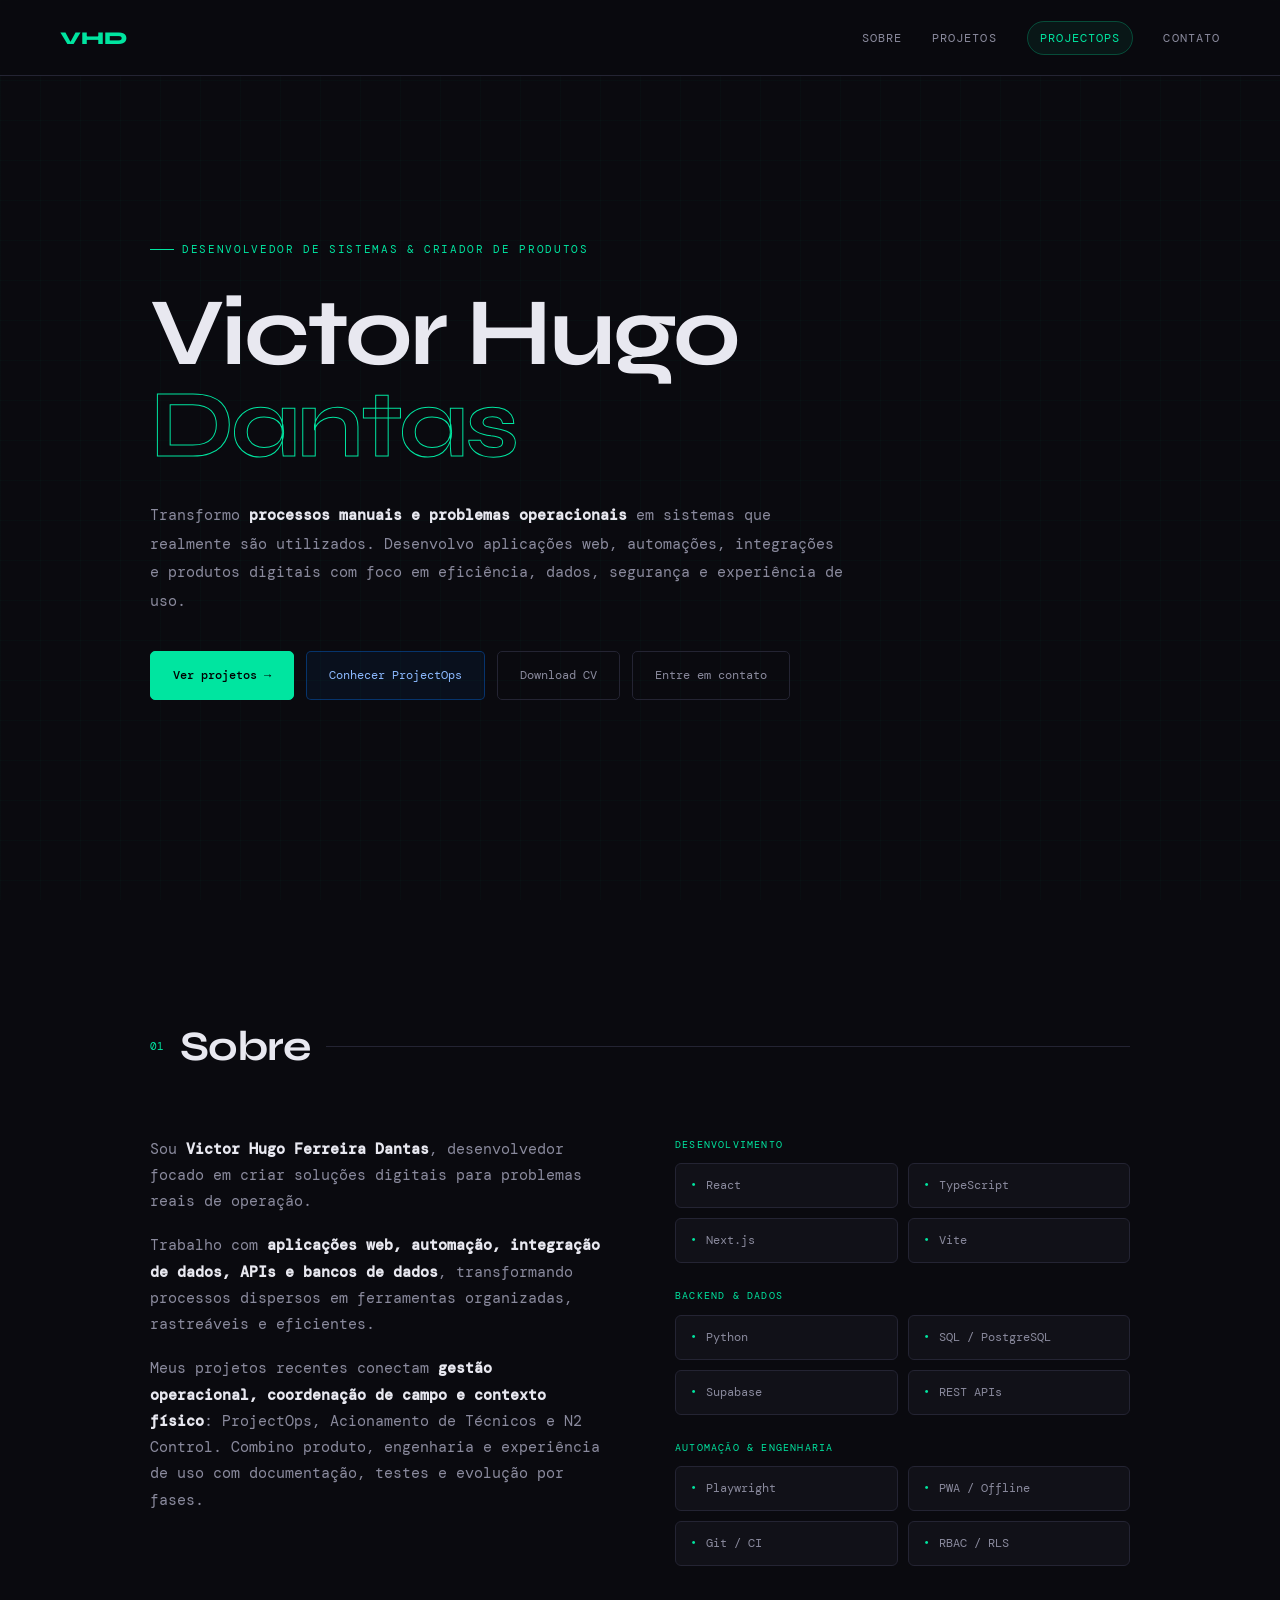
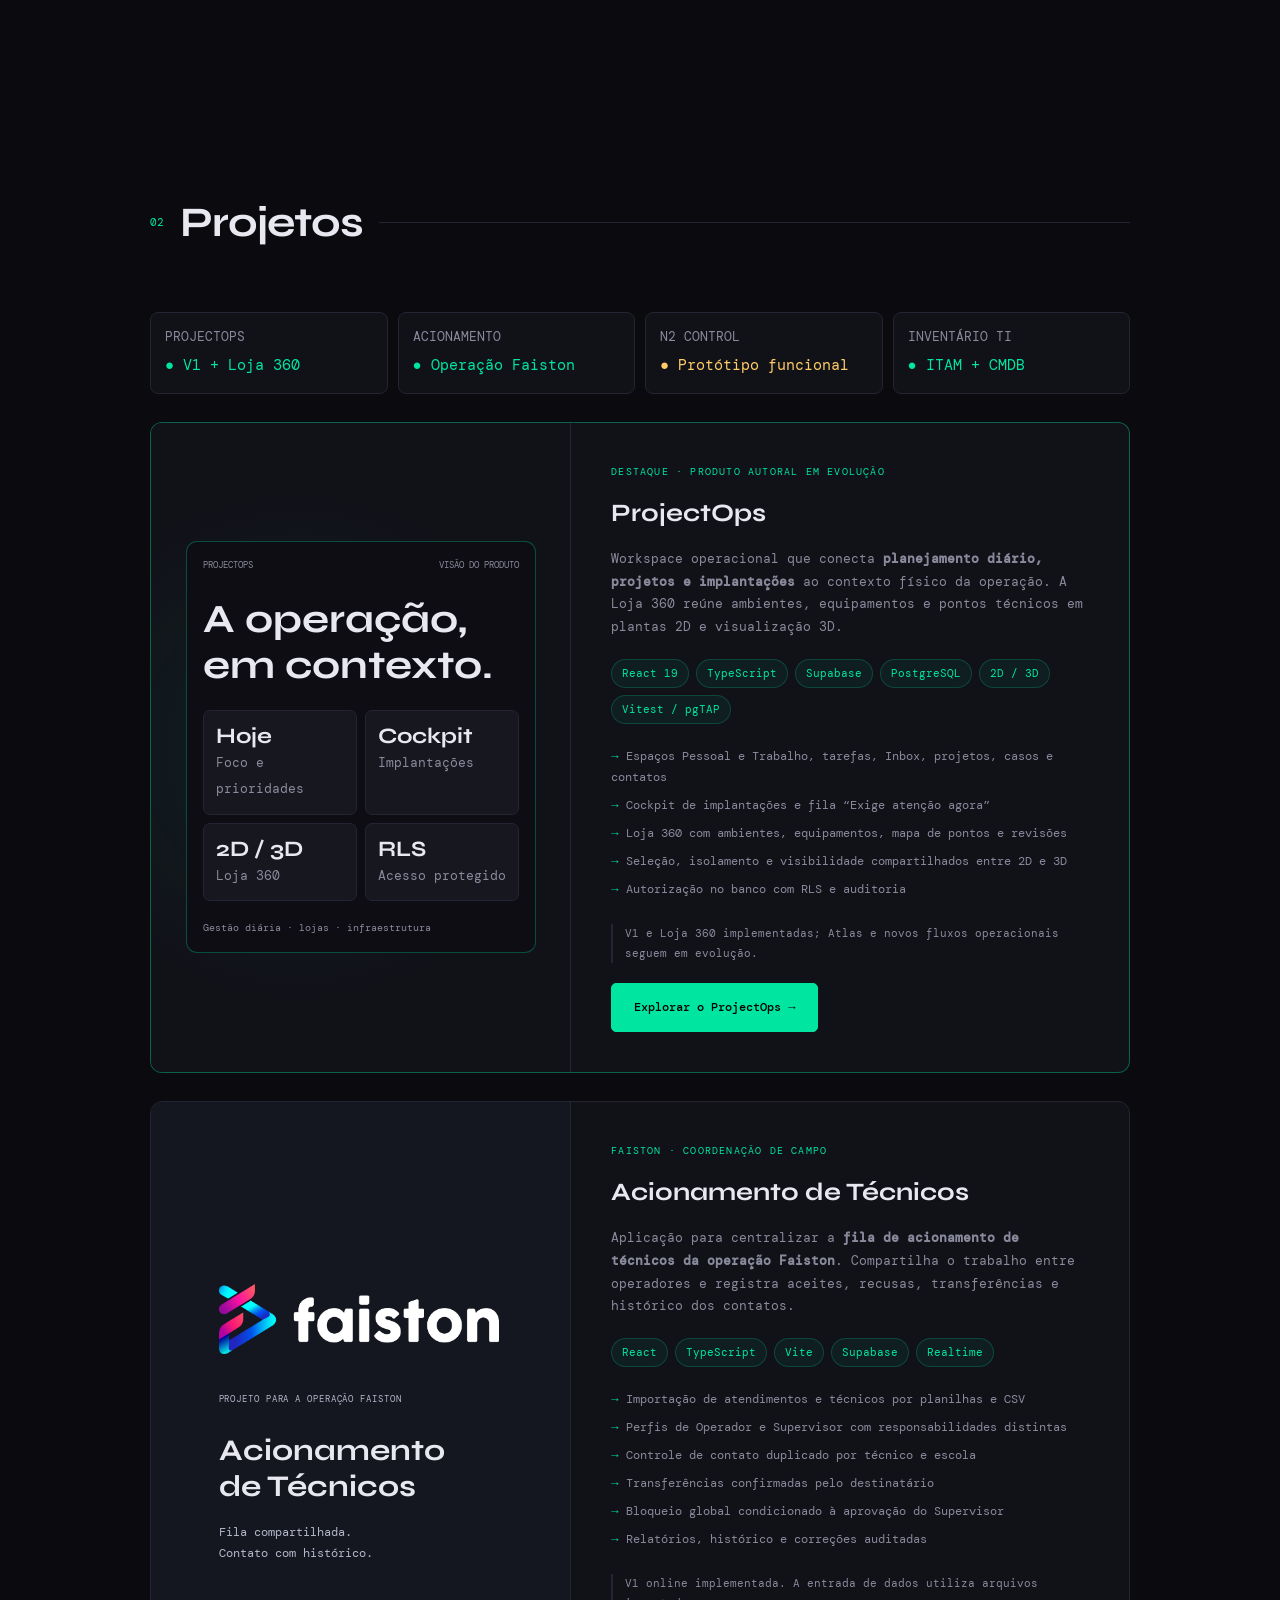
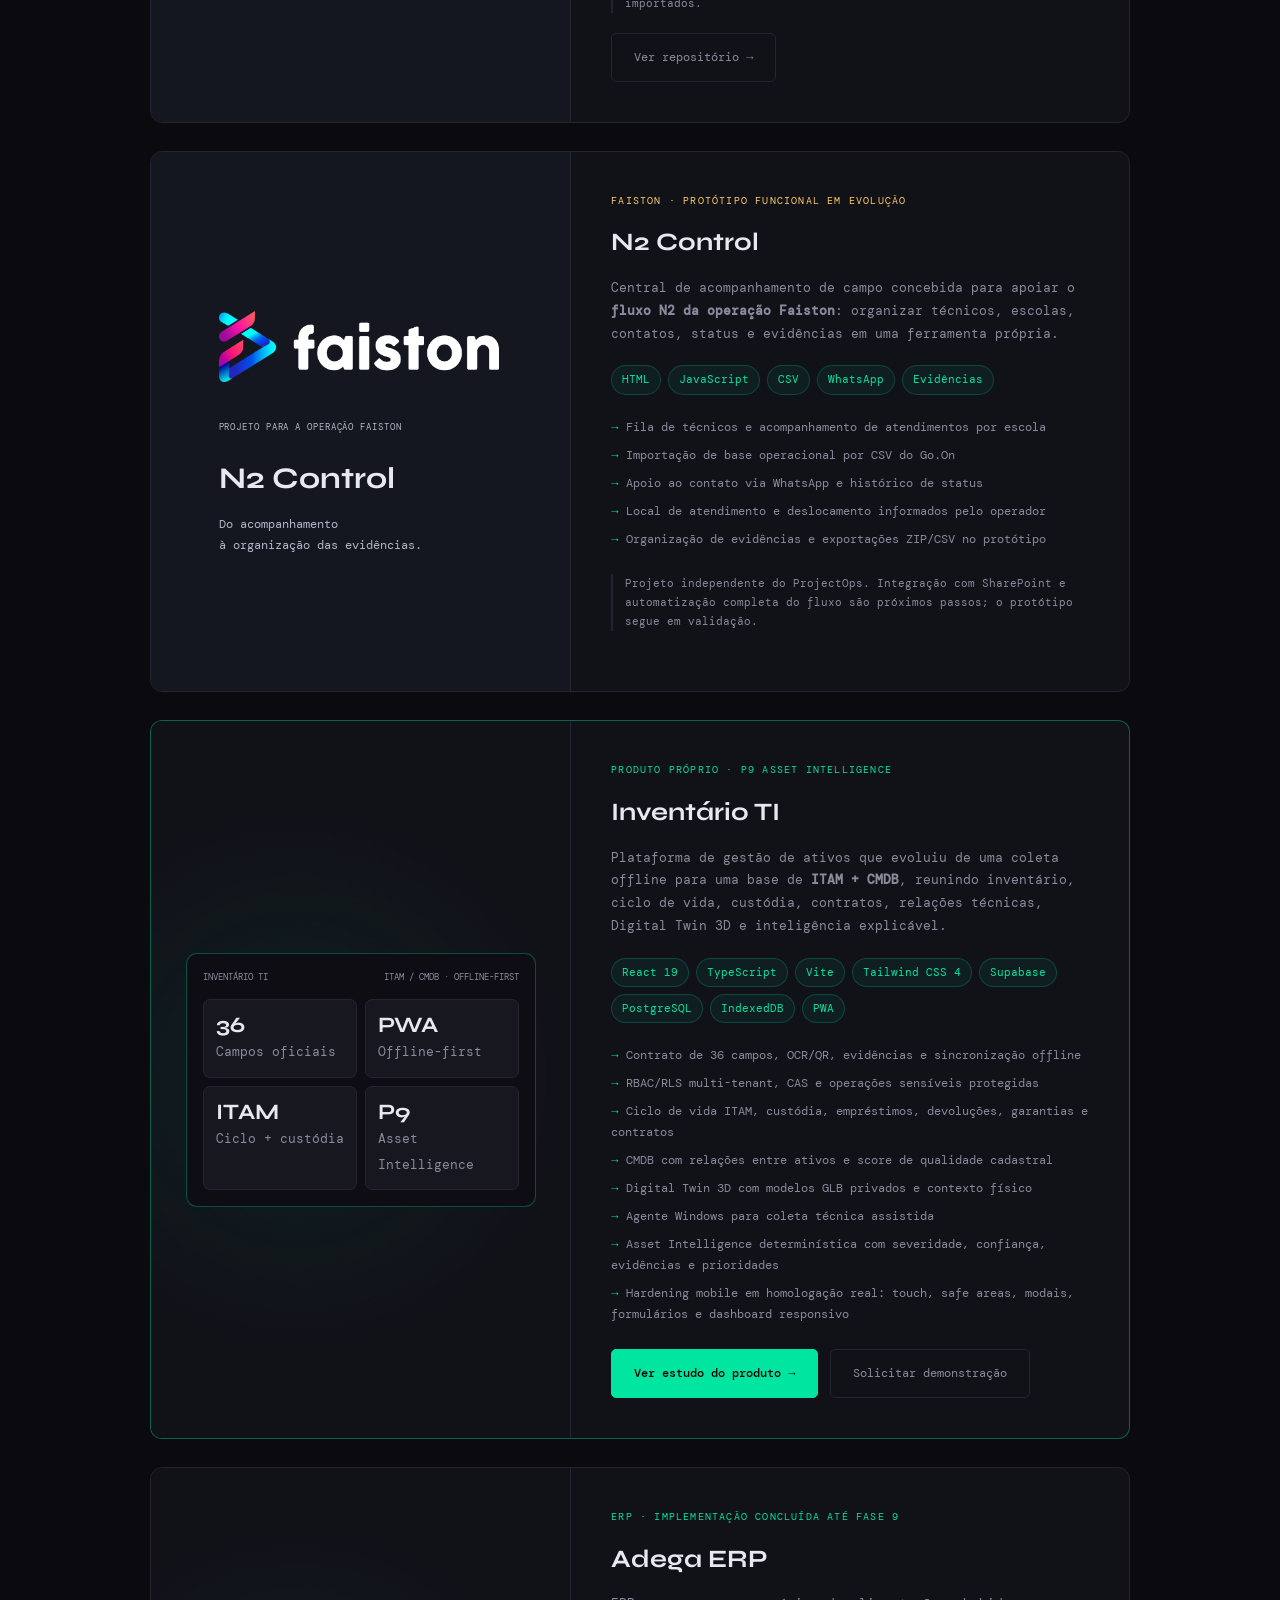
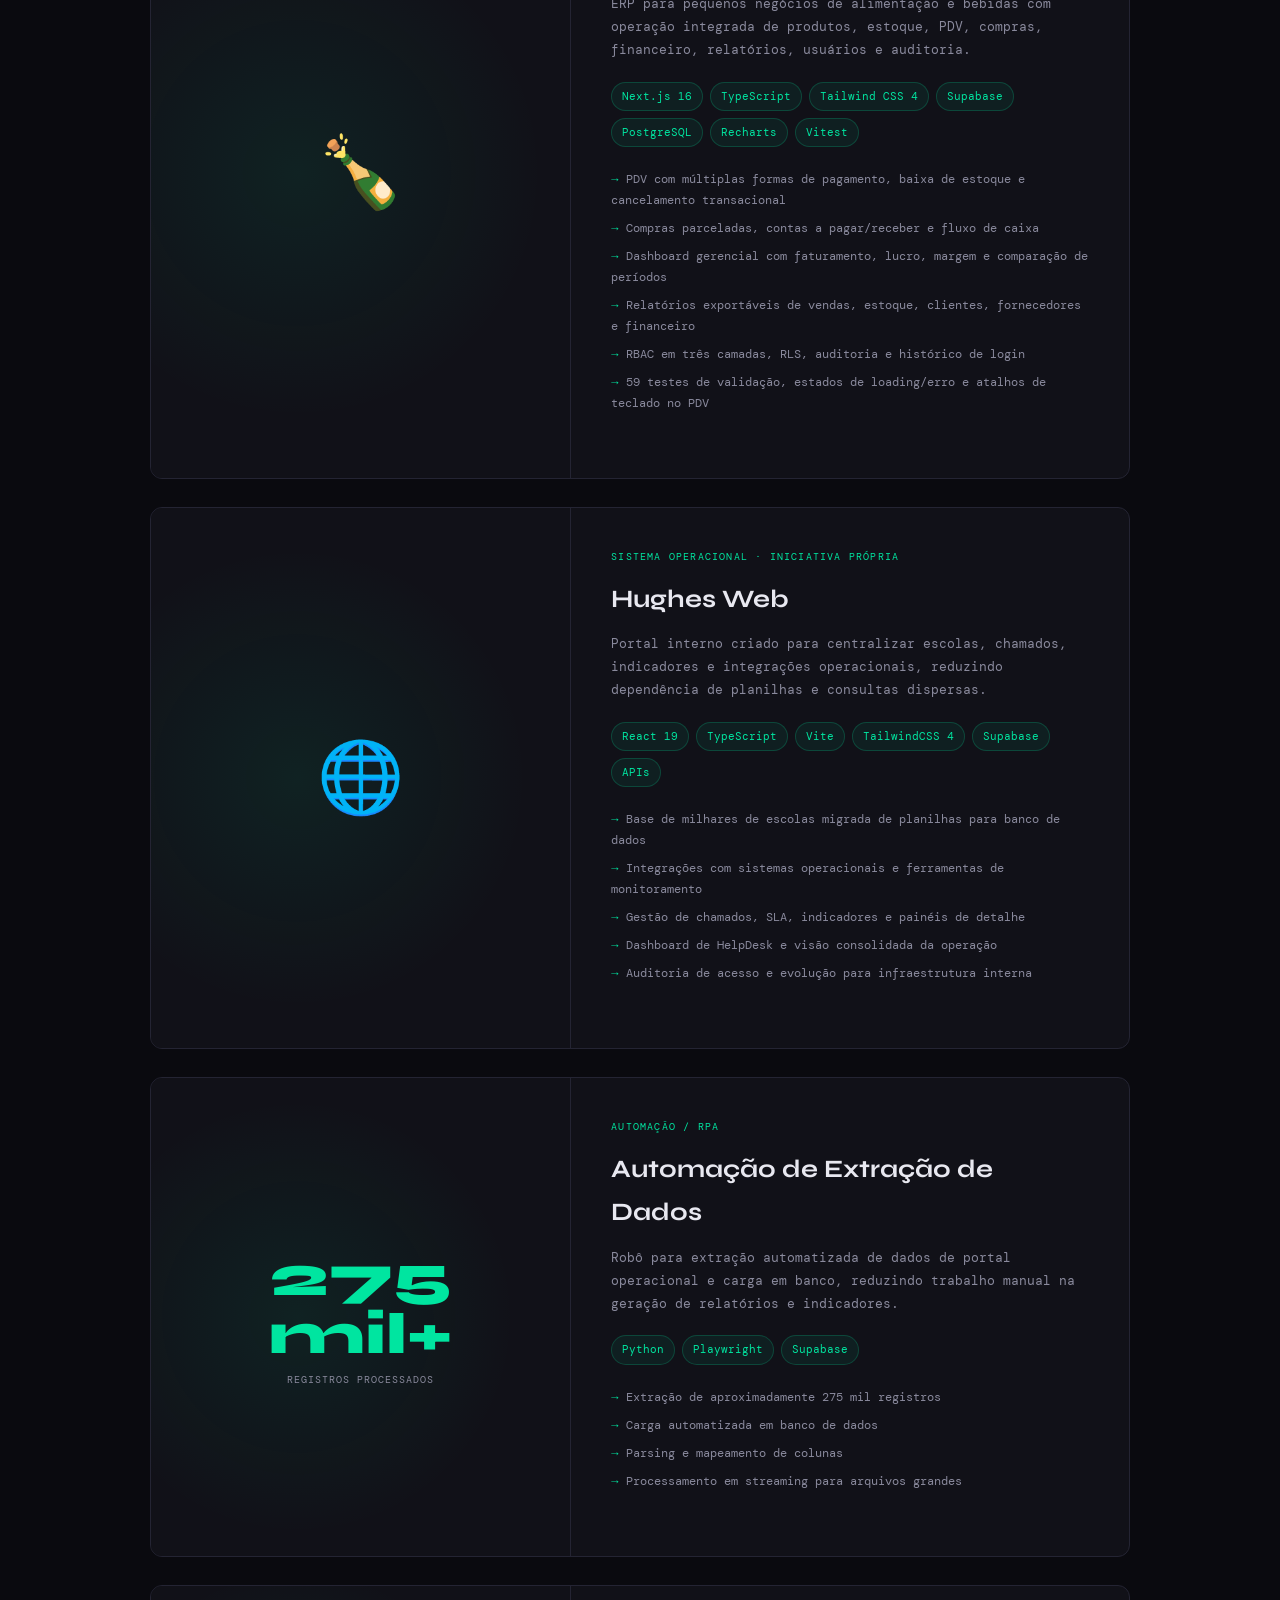
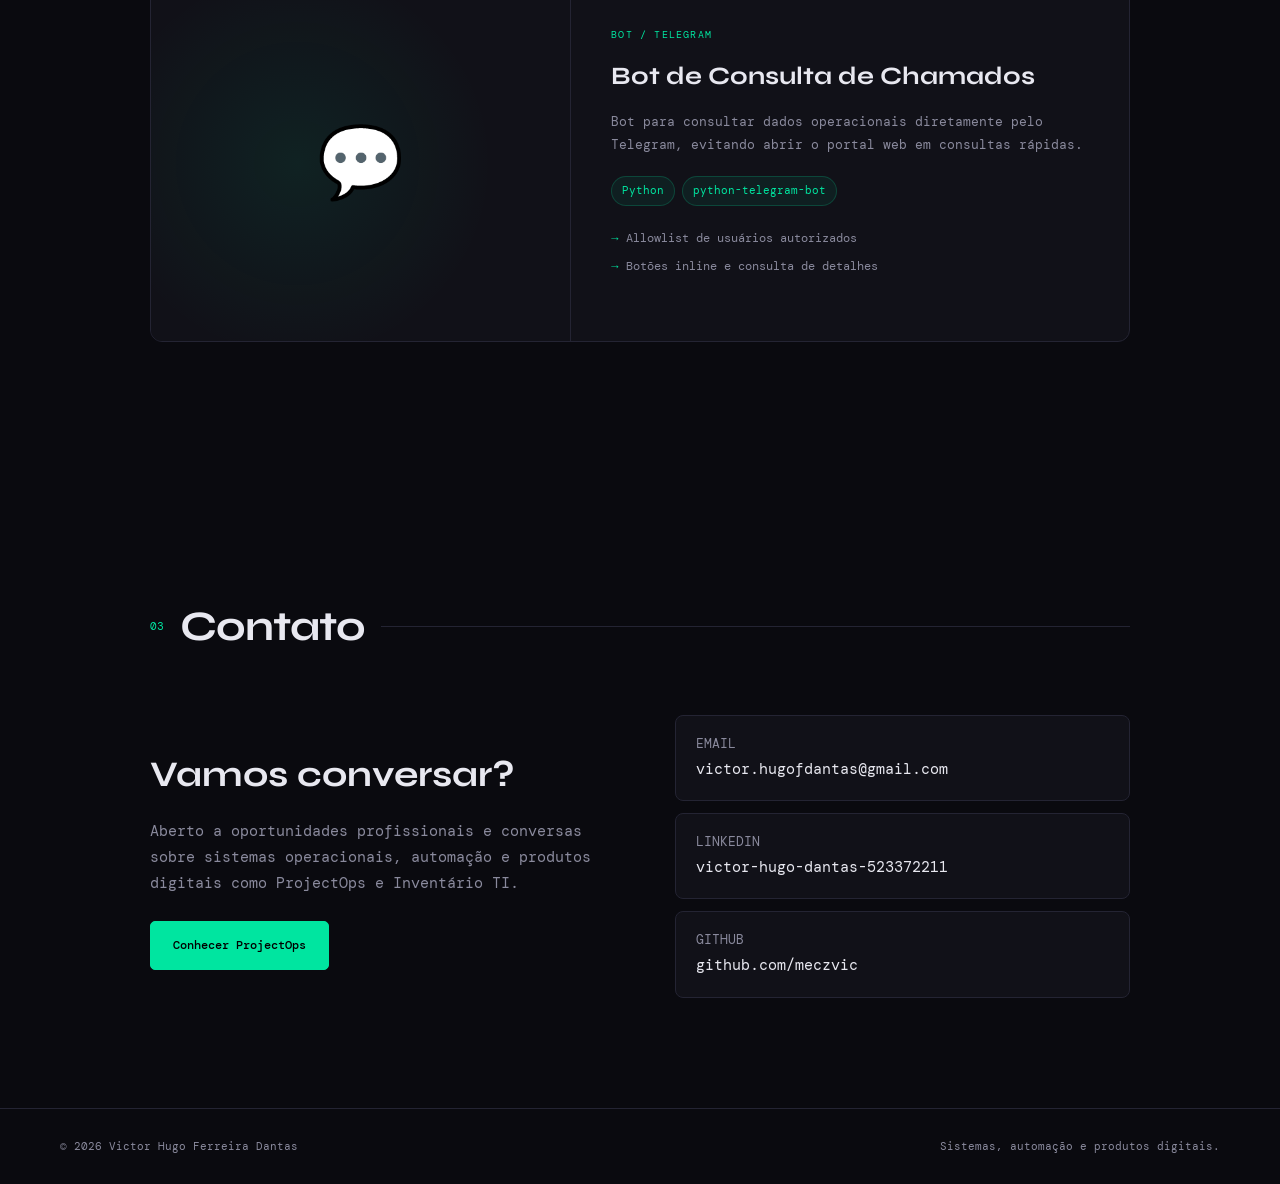
==== commit c1bb669a: "feat: add Download CV action to portfolio hero" ====
--- a/index.html
+++ b/index.html
@@ -10,7 +10,7 @@
 </head>
 <body>
 <nav><a class="logo" href="#hero">VHD</a><ul class="navlinks"><li><a href="#sobre">Sobre</a></li><li><a href="#projetos">Projetos</a></li><li><a class="nav-product" href="projectops.html">ProjectOps</a></li><li><a href="#contato">Contato</a></li></ul></nav>
-<section id="hero" class="container hero"><div class="eyebrow">Desenvolvedor de Sistemas & Criador de Produtos</div><h1>Victor Hugo<br><span>Dantas</span></h1><p>Transformo <strong>processos manuais e problemas operacionais</strong> em sistemas que realmente são utilizados. Desenvolvo aplicações web, automações, integrações e produtos digitais com foco em eficiência, dados, segurança e experiência de uso.</p><div class="actions"><a class="btn primary" href="#projetos">Ver projetos →</a><a class="btn blue" href="projectops.html">Conhecer ProjectOps</a><a class="btn outline" href="#contato">Entre em contato</a></div></section>
+<section id="hero" class="container hero"><div class="eyebrow">Desenvolvedor de Sistemas & Criador de Produtos</div><h1>Victor Hugo<br><span>Dantas</span></h1><p>Transformo <strong>processos manuais e problemas operacionais</strong> em sistemas que realmente são utilizados. Desenvolvo aplicações web, automações, integrações e produtos digitais com foco em eficiência, dados, segurança e experiência de uso.</p><div class="actions"><a class="btn primary" href="#projetos">Ver projetos →</a><a class="btn blue" href="projectops.html">Conhecer ProjectOps</a><a class="btn outline" href="Victor_Hugo_Ferreira_Dantas_CV_EN.pdf" download="Victor_Hugo_Ferreira_Dantas_CV_EN.pdf">Download CV</a><a class="btn outline" href="#contato">Entre em contato</a></div></section>
 <section id="sobre" class="container section"><div class="section-head reveal"><span class="num">01</span><h2>Sobre</h2><div class="line"></div></div><div class="about"><div class="reveal"><p>Sou <strong>Victor Hugo Ferreira Dantas</strong>, desenvolvedor focado em criar soluções digitais para problemas reais de operação.</p><p>Trabalho com <strong>aplicações web, automação, integração de dados, APIs e bancos de dados</strong>, transformando processos dispersos em ferramentas organizadas, rastreáveis e eficientes.</p><p>Meus projetos recentes conectam <strong>gestão operacional, coordenação de campo e contexto físico</strong>: ProjectOps, Acionamento de Técnicos e N2 Control. Combino produto, engenharia e experiência de uso com documentação, testes e evolução por fases.</p></div><div class="reveal"><div class="skill-group"><div class="skill-title">Desenvolvimento</div><div class="skills"><div class="skill">React</div><div class="skill">TypeScript</div><div class="skill">Next.js</div><div class="skill">Vite</div></div></div><div class="skill-group"><div class="skill-title">Backend & Dados</div><div class="skills"><div class="skill">Python</div><div class="skill">SQL / PostgreSQL</div><div class="skill">Supabase</div><div class="skill">REST APIs</div></div></div><div class="skill-group"><div class="skill-title">Automação & Engenharia</div><div class="skills"><div class="skill">Playwright</div><div class="skill">PWA / Offline</div><div class="skill">Git / CI</div><div class="skill">RBAC / RLS</div></div></div></div></div></section>
 <section id="projetos" class="container section"><div class="section-head reveal"><span class="num">02</span><h2>Projetos</h2><div class="line"></div></div><div class="status-grid reveal"><div class="status"><small>ProjectOps</small><span class="live">● V1 + Loja 360</span></div><div class="status"><small>Acionamento</small><span class="live">● Operação Faiston</span></div><div class="status"><small>N2 Control</small><span class="plan">● Protótipo funcional</span></div><div class="status"><small>Inventário TI</small><span class="live">● ITAM + CMDB</span></div></div>
 <article id="projectops" class="project featured reveal"><div class="visual ops-visual"><div class="mock"><div class="mocktop"><span>ProjectOps</span><span>Visão do produto</span></div><div class="ops-title">A operação,<br>em contexto.</div><div class="mockgrid"><div class="mockcard"><b>Hoje</b><small>Foco e prioridades</small></div><div class="mockcard"><b>Cockpit</b><small>Implantações</small></div><div class="mockcard"><b>2D / 3D</b><small>Loja 360</small></div><div class="mockcard"><b>RLS</b><small>Acesso protegido</small></div></div><p class="visual-caption">Gestão diária · lojas · infraestrutura</p></div></div><div class="info"><span class="tag">Destaque · Produto autoral em evolução</span><h3>ProjectOps</h3><p>Workspace operacional que conecta <strong>planejamento diário, projetos e implantações</strong> ao contexto físico da operação. A Loja 360 reúne ambientes, equipamentos e pontos técnicos em plantas 2D e visualização 3D.</p><div class="stack"><span>React 19</span><span>TypeScript</span><span>Supabase</span><span>PostgreSQL</span><span>2D / 3D</span><span>Vitest / pgTAP</span></div><ul class="features"><li>Espaços Pessoal e Trabalho, tarefas, Inbox, projetos, casos e contatos</li><li>Cockpit de implantações e fila “Exige atenção agora”</li><li>Loja 360 com ambientes, equipamentos, mapa de pontos e revisões</li><li>Seleção, isolamento e visibilidade compartilhados entre 2D e 3D</li><li>Autorização no banco com RLS e auditoria</li></ul><p class="project-note">V1 e Loja 360 implementadas; Atlas e novos fluxos operacionais seguem em evolução.</p><a class="btn primary" href="projectops.html">Explorar o ProjectOps →</a></div></article>
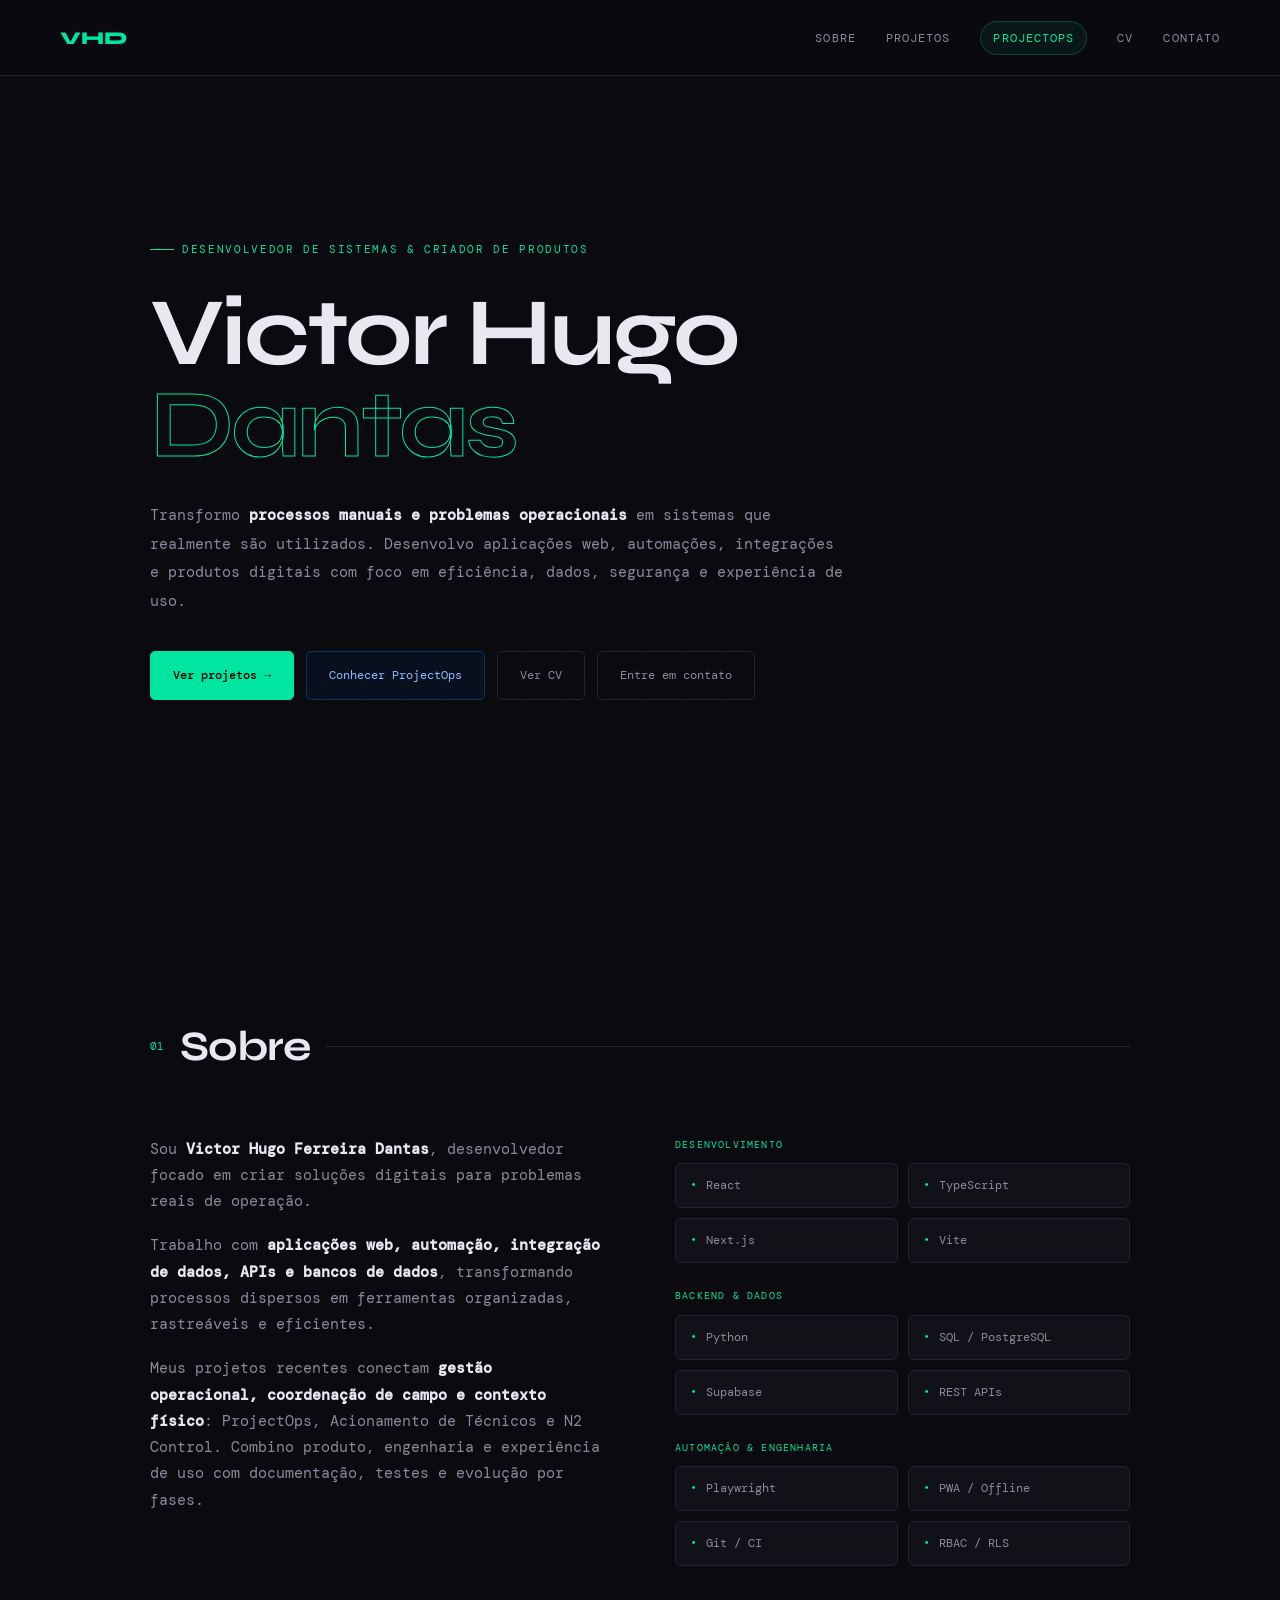
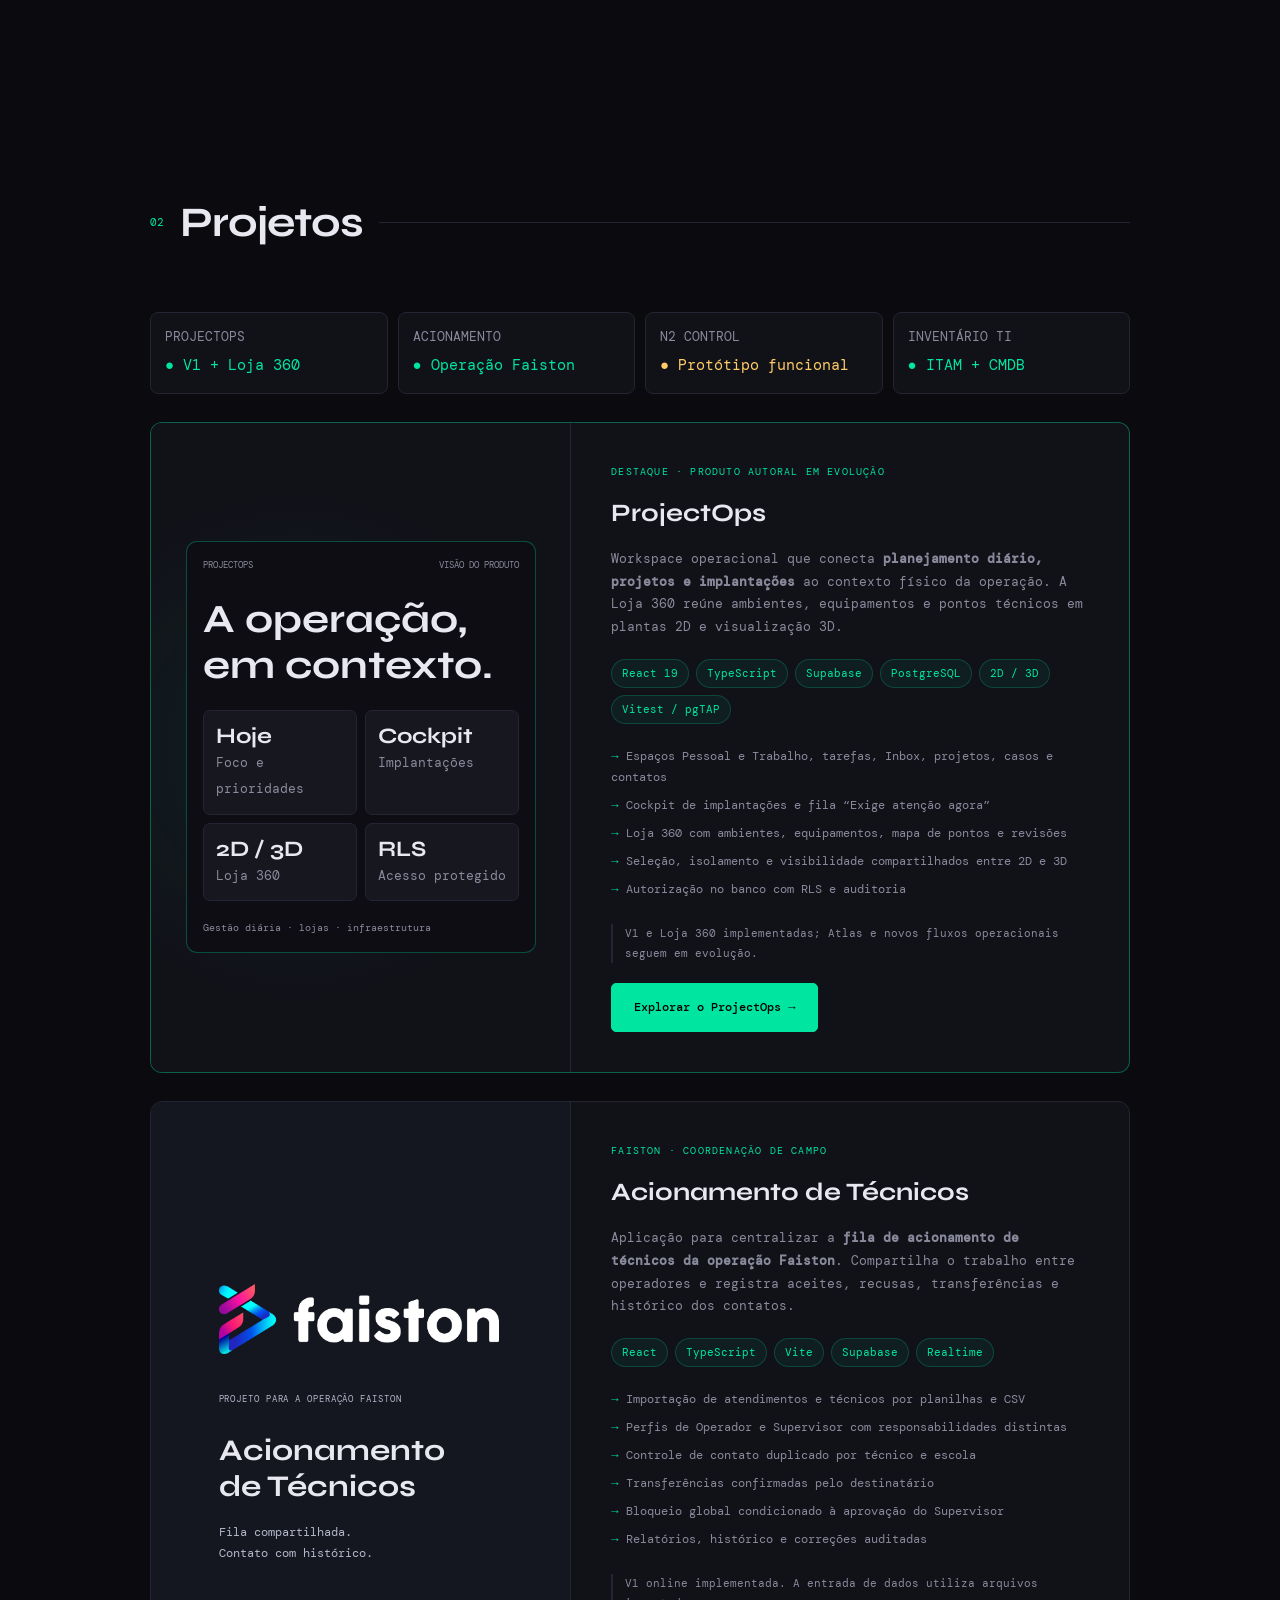
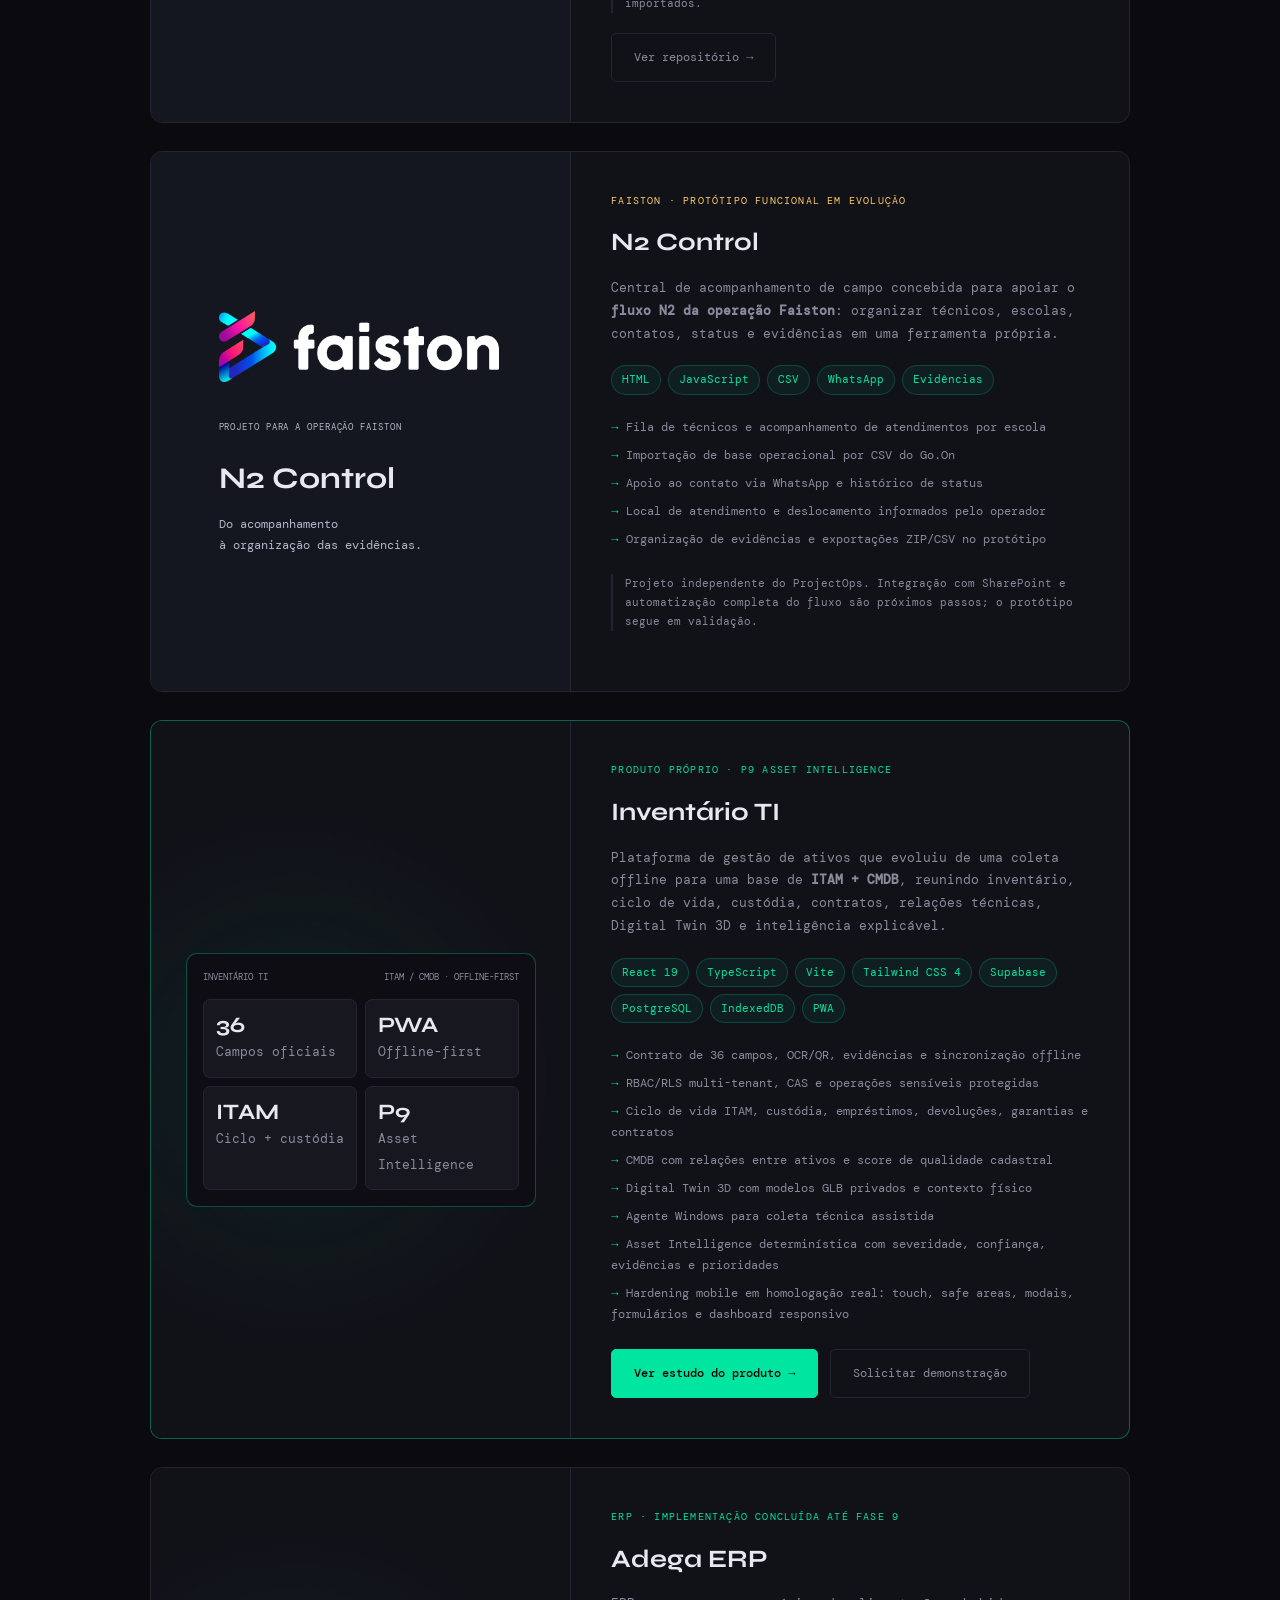
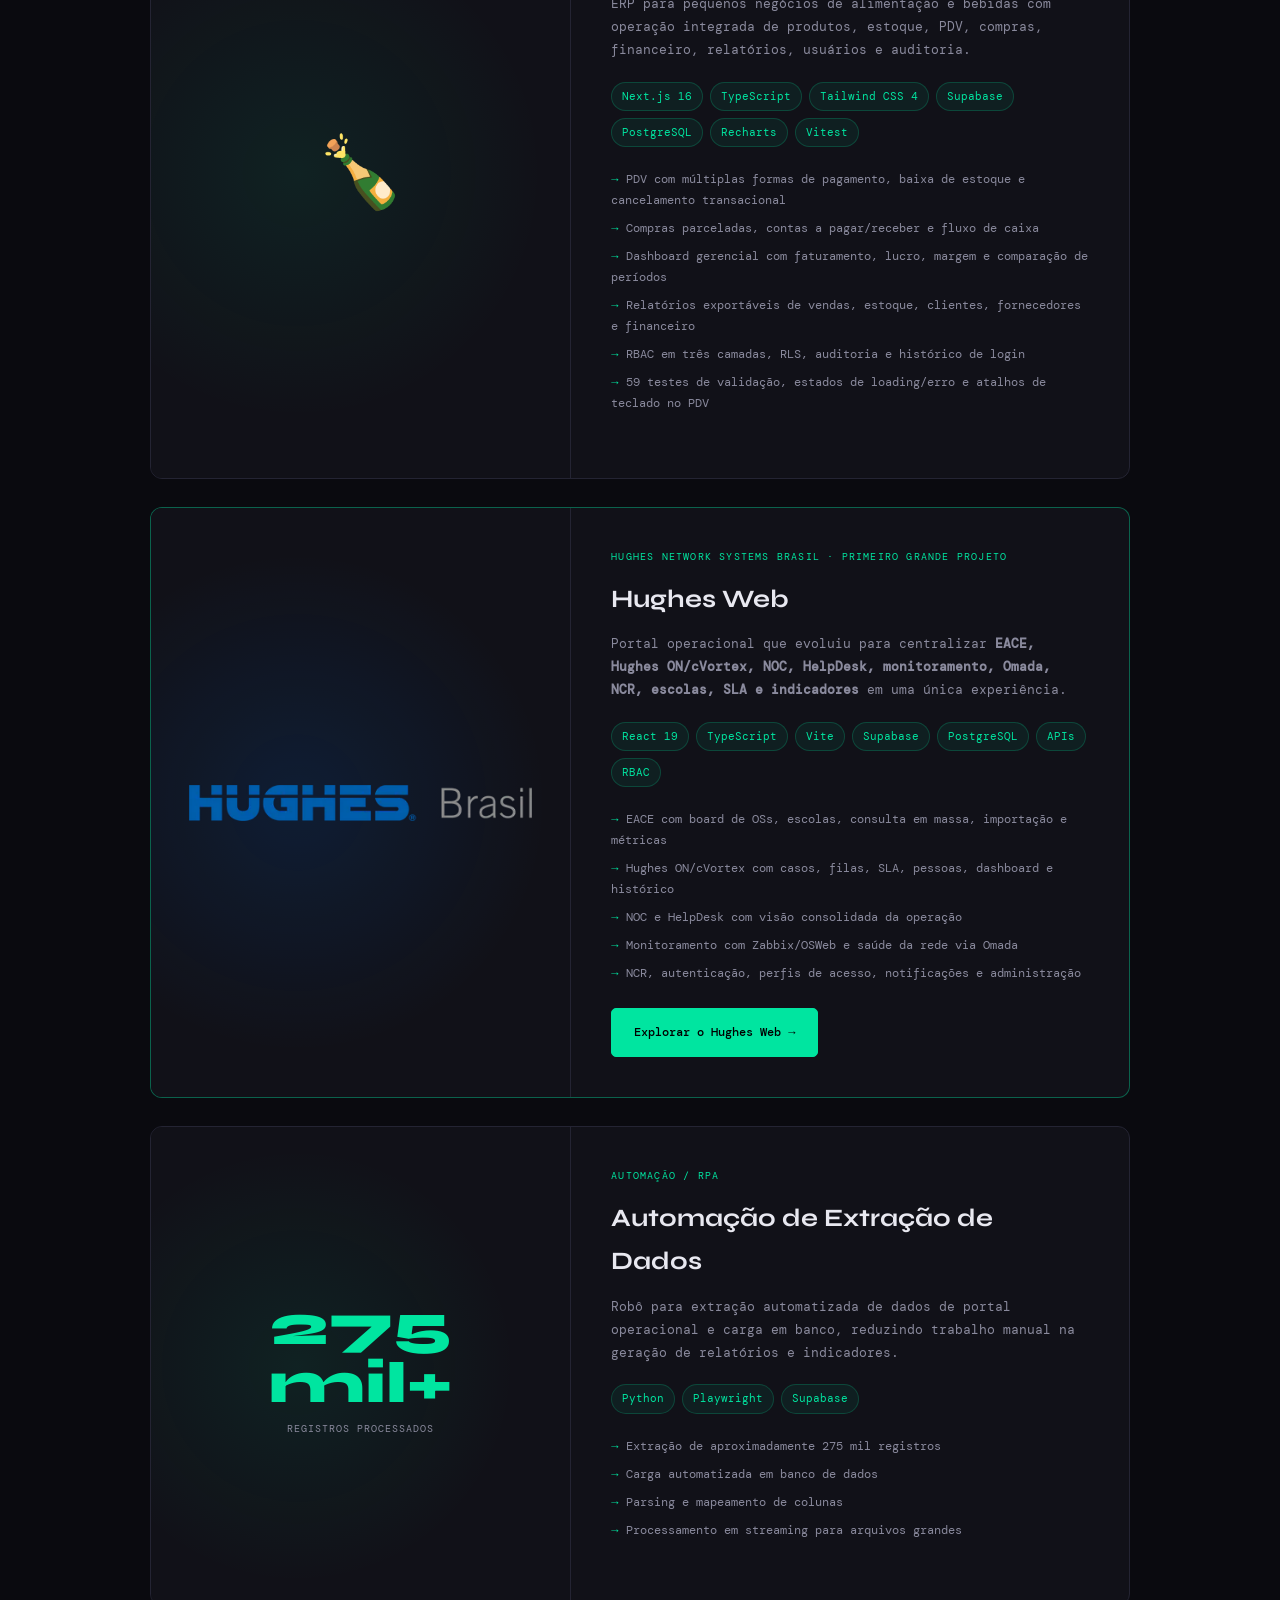
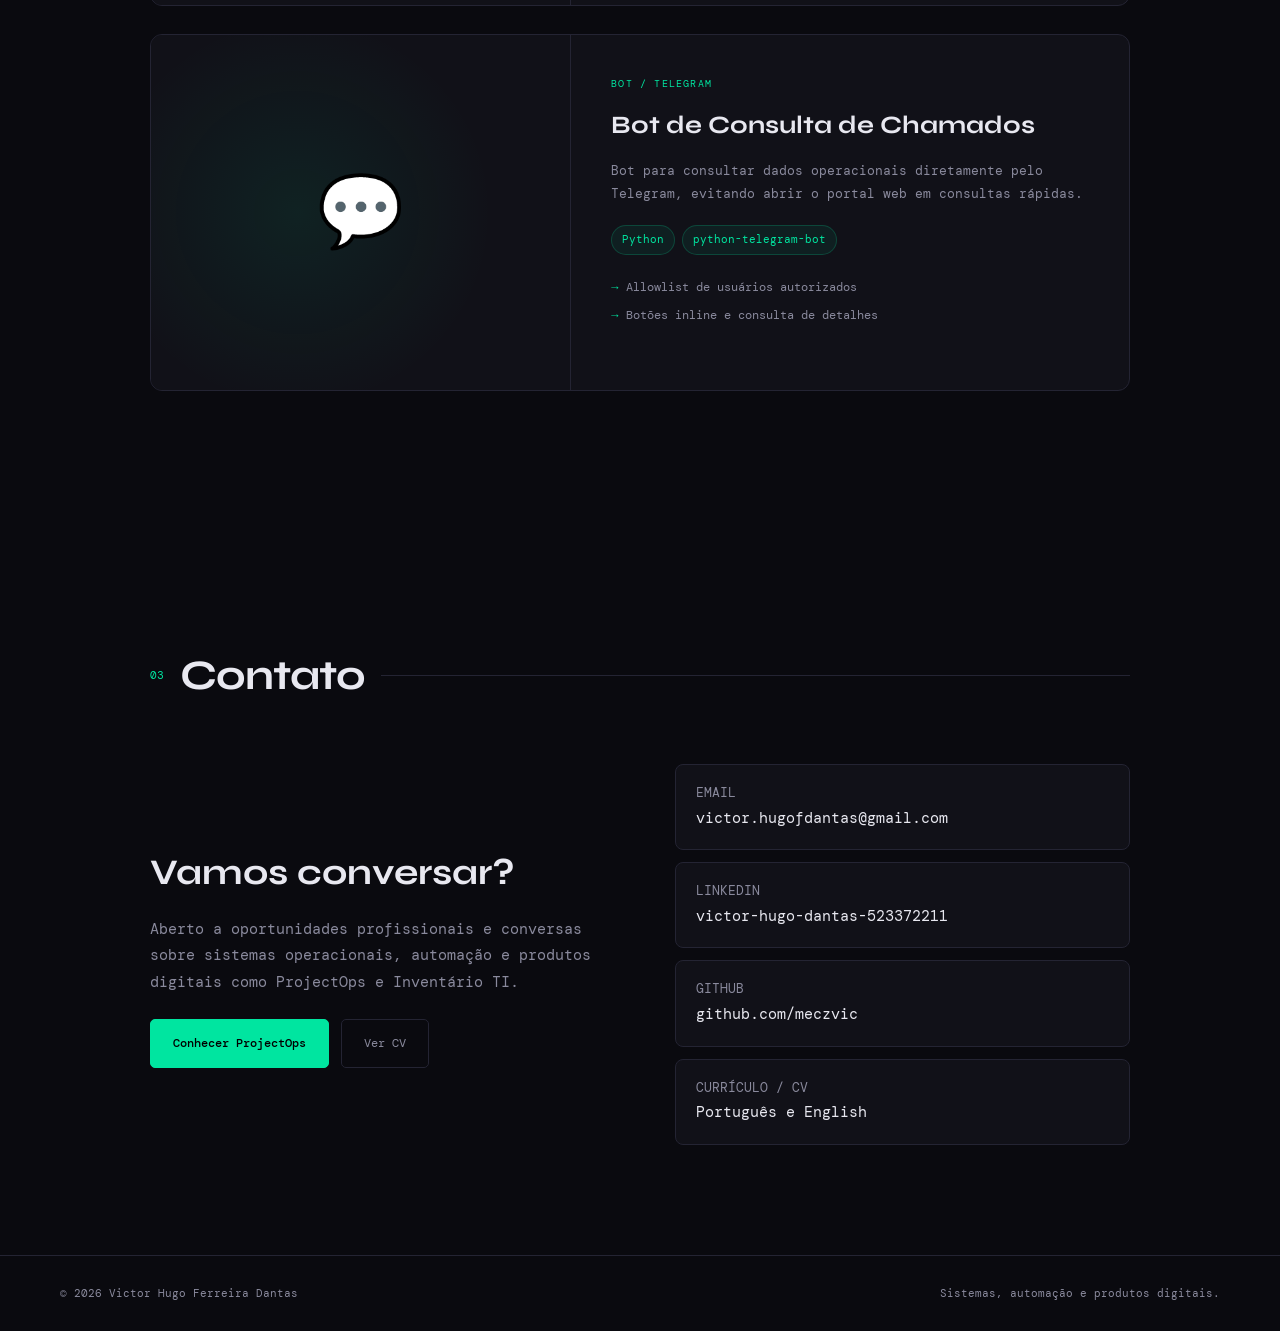
==== commit d6518775: "feat: highlight Hughes Web and add CV viewer entry" ====
--- a/index.html
+++ b/index.html
@@ -3,26 +3,25 @@
 <head>
 <meta charset="UTF-8"><meta name="viewport" content="width=device-width,initial-scale=1">
 <title>Victor Hugo Dantas — Portfólio</title>
-<meta name="description" content="Portfólio de Victor Hugo Dantas — sistemas, automações, integrações e produtos digitais.">
+<meta name="description" content="Portfólio de Victor Hugo Ferreira Dantas — sistemas, automações, integrações e produtos digitais.">
 <link rel="preconnect" href="https://fonts.googleapis.com"><link rel="preconnect" href="https://fonts.gstatic.com" crossorigin>
 <link href="https://fonts.googleapis.com/css2?family=Syne:wght@400;600;700;800&family=DM+Mono:wght@300;400;500&display=swap" rel="stylesheet">
 <link rel="stylesheet" href="styles.css?v=20261028-2">
 </head>
 <body>
-<nav><a class="logo" href="#hero">VHD</a><ul class="navlinks"><li><a href="#sobre">Sobre</a></li><li><a href="#projetos">Projetos</a></li><li><a class="nav-product" href="projectops.html">ProjectOps</a></li><li><a href="#contato">Contato</a></li></ul></nav>
-<section id="hero" class="container hero"><div class="eyebrow">Desenvolvedor de Sistemas & Criador de Produtos</div><h1>Victor Hugo<br><span>Dantas</span></h1><p>Transformo <strong>processos manuais e problemas operacionais</strong> em sistemas que realmente são utilizados. Desenvolvo aplicações web, automações, integrações e produtos digitais com foco em eficiência, dados, segurança e experiência de uso.</p><div class="actions"><a class="btn primary" href="#projetos">Ver projetos →</a><a class="btn blue" href="projectops.html">Conhecer ProjectOps</a><a class="btn outline" href="Victor_Hugo_Ferreira_Dantas_CV_EN.pdf" download="Victor_Hugo_Ferreira_Dantas_CV_EN.pdf">Download CV</a><a class="btn outline" href="#contato">Entre em contato</a></div></section>
+<nav><a class="logo" href="#hero">VHD</a><ul class="navlinks"><li><a href="#sobre">Sobre</a></li><li><a href="#projetos">Projetos</a></li><li><a class="nav-product" href="projectops.html">ProjectOps</a></li><li><a href="cv.html">CV</a></li><li><a href="#contato">Contato</a></li></ul></nav>
+<section id="hero" class="container hero"><div class="eyebrow">Desenvolvedor de Sistemas & Criador de Produtos</div><h1>Victor Hugo<br><span>Dantas</span></h1><p>Transformo <strong>processos manuais e problemas operacionais</strong> em sistemas que realmente são utilizados. Desenvolvo aplicações web, automações, integrações e produtos digitais com foco em eficiência, dados, segurança e experiência de uso.</p><div class="actions"><a class="btn primary" href="#projetos">Ver projetos →</a><a class="btn blue" href="projectops.html">Conhecer ProjectOps</a><a class="btn outline" href="cv.html">Ver CV</a><a class="btn outline" href="#contato">Entre em contato</a></div></section>
 <section id="sobre" class="container section"><div class="section-head reveal"><span class="num">01</span><h2>Sobre</h2><div class="line"></div></div><div class="about"><div class="reveal"><p>Sou <strong>Victor Hugo Ferreira Dantas</strong>, desenvolvedor focado em criar soluções digitais para problemas reais de operação.</p><p>Trabalho com <strong>aplicações web, automação, integração de dados, APIs e bancos de dados</strong>, transformando processos dispersos em ferramentas organizadas, rastreáveis e eficientes.</p><p>Meus projetos recentes conectam <strong>gestão operacional, coordenação de campo e contexto físico</strong>: ProjectOps, Acionamento de Técnicos e N2 Control. Combino produto, engenharia e experiência de uso com documentação, testes e evolução por fases.</p></div><div class="reveal"><div class="skill-group"><div class="skill-title">Desenvolvimento</div><div class="skills"><div class="skill">React</div><div class="skill">TypeScript</div><div class="skill">Next.js</div><div class="skill">Vite</div></div></div><div class="skill-group"><div class="skill-title">Backend & Dados</div><div class="skills"><div class="skill">Python</div><div class="skill">SQL / PostgreSQL</div><div class="skill">Supabase</div><div class="skill">REST APIs</div></div></div><div class="skill-group"><div class="skill-title">Automação & Engenharia</div><div class="skills"><div class="skill">Playwright</div><div class="skill">PWA / Offline</div><div class="skill">Git / CI</div><div class="skill">RBAC / RLS</div></div></div></div></div></section>
 <section id="projetos" class="container section"><div class="section-head reveal"><span class="num">02</span><h2>Projetos</h2><div class="line"></div></div><div class="status-grid reveal"><div class="status"><small>ProjectOps</small><span class="live">● V1 + Loja 360</span></div><div class="status"><small>Acionamento</small><span class="live">● Operação Faiston</span></div><div class="status"><small>N2 Control</small><span class="plan">● Protótipo funcional</span></div><div class="status"><small>Inventário TI</small><span class="live">● ITAM + CMDB</span></div></div>
 <article id="projectops" class="project featured reveal"><div class="visual ops-visual"><div class="mock"><div class="mocktop"><span>ProjectOps</span><span>Visão do produto</span></div><div class="ops-title">A operação,<br>em contexto.</div><div class="mockgrid"><div class="mockcard"><b>Hoje</b><small>Foco e prioridades</small></div><div class="mockcard"><b>Cockpit</b><small>Implantações</small></div><div class="mockcard"><b>2D / 3D</b><small>Loja 360</small></div><div class="mockcard"><b>RLS</b><small>Acesso protegido</small></div></div><p class="visual-caption">Gestão diária · lojas · infraestrutura</p></div></div><div class="info"><span class="tag">Destaque · Produto autoral em evolução</span><h3>ProjectOps</h3><p>Workspace operacional que conecta <strong>planejamento diário, projetos e implantações</strong> ao contexto físico da operação. A Loja 360 reúne ambientes, equipamentos e pontos técnicos em plantas 2D e visualização 3D.</p><div class="stack"><span>React 19</span><span>TypeScript</span><span>Supabase</span><span>PostgreSQL</span><span>2D / 3D</span><span>Vitest / pgTAP</span></div><ul class="features"><li>Espaços Pessoal e Trabalho, tarefas, Inbox, projetos, casos e contatos</li><li>Cockpit de implantações e fila “Exige atenção agora”</li><li>Loja 360 com ambientes, equipamentos, mapa de pontos e revisões</li><li>Seleção, isolamento e visibilidade compartilhados entre 2D e 3D</li><li>Autorização no banco com RLS e auditoria</li></ul><p class="project-note">V1 e Loja 360 implementadas; Atlas e novos fluxos operacionais seguem em evolução.</p><a class="btn primary" href="projectops.html">Explorar o ProjectOps →</a></div></article>
 <article id="acionamento" class="project reveal"><div class="visual faiston-visual"><div class="brand-project"><img src="assets/faiston-branco.png" alt="Faiston" width="280" height="71" style="display:block;width:100%;max-width:280px;height:auto" loading="lazy"><span class="brand-context">Projeto para a operação Faiston</span><h4>Acionamento<br>de Técnicos</h4><p>Fila compartilhada.<br>Contato com histórico.</p></div></div><div class="info"><span class="tag">Faiston · Coordenação de campo</span><h3>Acionamento de Técnicos</h3><p>Aplicação para centralizar a <strong>fila de acionamento de técnicos da operação Faiston</strong>. Compartilha o trabalho entre operadores e registra aceites, recusas, transferências e histórico dos contatos.</p><div class="stack"><span>React</span><span>TypeScript</span><span>Vite</span><span>Supabase</span><span>Realtime</span></div><ul class="features"><li>Importação de atendimentos e técnicos por planilhas e CSV</li><li>Perfis de Operador e Supervisor com responsabilidades distintas</li><li>Controle de contato duplicado por técnico e escola</li><li>Transferências confirmadas pelo destinatário</li><li>Bloqueio global condicionado à aprovação do Supervisor</li><li>Relatórios, histórico e correções auditadas</li></ul><p class="project-note">V1 online implementada. A entrada de dados utiliza arquivos importados.</p><a class="btn outline" href="https://github.com/meczvic/ACIONAMENTO-TECNICO" target="_blank" rel="noopener noreferrer">Ver repositório →</a></div></article>
 <article id="n2" class="project reveal"><div class="visual faiston-visual"><div class="brand-project"><img src="assets/faiston-branco.png" alt="Faiston" width="280" height="71" style="display:block;width:100%;max-width:280px;height:auto" loading="lazy"><span class="brand-context">Projeto para a operação Faiston</span><h4>N2 Control</h4><p>Do acompanhamento<br>à organização das evidências.</p></div></div><div class="info"><span class="tag warn">Faiston · Protótipo funcional em evolução</span><h3>N2 Control</h3><p>Central de acompanhamento de campo concebida para apoiar o <strong>fluxo N2 da operação Faiston</strong>: organizar técnicos, escolas, contatos, status e evidências em uma ferramenta própria.</p><div class="stack"><span>HTML</span><span>JavaScript</span><span>CSV</span><span>WhatsApp</span><span>Evidências</span></div><ul class="features"><li>Fila de técnicos e acompanhamento de atendimentos por escola</li><li>Importação de base operacional por CSV do Go.On</li><li>Apoio ao contato via WhatsApp e histórico de status</li><li>Local de atendimento e deslocamento informados pelo operador</li><li>Organização de evidências e exportações ZIP/CSV no protótipo</li></ul><p class="project-note">Projeto independente do ProjectOps. Integração com SharePoint e automatização completa do fluxo são próximos passos; o protótipo segue em validação.</p></div></article>
-
 <article class="project featured reveal"><div class="visual"><div class="mock"><div class="mocktop"><span>Inventário TI</span><span>ITAM / CMDB · Offline-first</span></div><div class="mockgrid"><div class="mockcard"><b>36</b><small>Campos oficiais</small></div><div class="mockcard"><b>PWA</b><small>Offline-first</small></div><div class="mockcard"><b>ITAM</b><small>Ciclo + custódia</small></div><div class="mockcard"><b>P9</b><small>Asset Intelligence</small></div></div></div></div><div class="info"><span class="tag">Produto Próprio · P9 Asset Intelligence</span><h3>Inventário TI</h3><p>Plataforma de gestão de ativos que evoluiu de uma coleta offline para uma base de <strong>ITAM + CMDB</strong>, reunindo inventário, ciclo de vida, custódia, contratos, relações técnicas, Digital Twin 3D e inteligência explicável.</p><div class="stack"><span>React 19</span><span>TypeScript</span><span>Vite</span><span>Tailwind CSS 4</span><span>Supabase</span><span>PostgreSQL</span><span>IndexedDB</span><span>PWA</span></div><ul class="features"><li>Contrato de 36 campos, OCR/QR, evidências e sincronização offline</li><li>RBAC/RLS multi-tenant, CAS e operações sensíveis protegidas</li><li>Ciclo de vida ITAM, custódia, empréstimos, devoluções, garantias e contratos</li><li>CMDB com relações entre ativos e score de qualidade cadastral</li><li>Digital Twin 3D com modelos GLB privados e contexto físico</li><li>Agente Windows para coleta técnica assistida</li><li>Asset Intelligence determinística com severidade, confiança, evidências e prioridades</li><li>Hardening mobile em homologação real: touch, safe areas, modais, formulários e dashboard responsivo</li></ul><div class="actions"><a class="btn primary" href="inventario-ti.html">Ver estudo do produto →</a><a class="btn outline" href="mailto:victor.hugofdantas@gmail.com?subject=Interesse%20no%20Invent%C3%A1rio%20TI">Solicitar demonstração</a></div></div></article>
 <article class="project reveal"><div class="visual"><div class="icon">🍾</div></div><div class="info"><span class="tag">ERP · Implementação concluída até Fase 9</span><h3>Adega ERP</h3><p>ERP para pequenos negócios de alimentação e bebidas com operação integrada de produtos, estoque, PDV, compras, financeiro, relatórios, usuários e auditoria.</p><div class="stack"><span>Next.js 16</span><span>TypeScript</span><span>Tailwind CSS 4</span><span>Supabase</span><span>PostgreSQL</span><span>Recharts</span><span>Vitest</span></div><ul class="features"><li>PDV com múltiplas formas de pagamento, baixa de estoque e cancelamento transacional</li><li>Compras parceladas, contas a pagar/receber e fluxo de caixa</li><li>Dashboard gerencial com faturamento, lucro, margem e comparação de períodos</li><li>Relatórios exportáveis de vendas, estoque, clientes, fornecedores e financeiro</li><li>RBAC em três camadas, RLS, auditoria e histórico de login</li><li>59 testes de validação, estados de loading/erro e atalhos de teclado no PDV</li></ul></div></article>
-<article class="project reveal"><div class="visual"><div class="icon">🌐</div></div><div class="info"><span class="tag">Sistema Operacional · Iniciativa Própria</span><h3>Hughes Web</h3><p>Portal interno criado para centralizar escolas, chamados, indicadores e integrações operacionais, reduzindo dependência de planilhas e consultas dispersas.</p><div class="stack"><span>React 19</span><span>TypeScript</span><span>Vite</span><span>TailwindCSS 4</span><span>Supabase</span><span>APIs</span></div><ul class="features"><li>Base de milhares de escolas migrada de planilhas para banco de dados</li><li>Integrações com sistemas operacionais e ferramentas de monitoramento</li><li>Gestão de chamados, SLA, indicadores e painéis de detalhe</li><li>Dashboard de HelpDesk e visão consolidada da operação</li><li>Auditoria de acesso e evolução para infraestrutura interna</li></ul></div></article>
+<article id="hughes-web" class="project featured reveal"><div class="visual" style="background:radial-gradient(circle at 35% 50%,rgba(0,119,255,.12),transparent 62%),var(--surface);padding:38px"><img src="assets/hughes-brasil.webp" alt="Hughes Brasil" width="1470" height="154" style="display:block;width:100%;max-width:520px;height:auto" loading="lazy"></div><div class="info"><span class="tag">Hughes Network Systems Brasil · Primeiro grande projeto</span><h3>Hughes Web</h3><p>Portal operacional que evoluiu para centralizar <strong>EACE, Hughes ON/cVortex, NOC, HelpDesk, monitoramento, Omada, NCR, escolas, SLA e indicadores</strong> em uma única experiência.</p><div class="stack"><span>React 19</span><span>TypeScript</span><span>Vite</span><span>Supabase</span><span>PostgreSQL</span><span>APIs</span><span>RBAC</span></div><ul class="features"><li>EACE com board de OSs, escolas, consulta em massa, importação e métricas</li><li>Hughes ON/cVortex com casos, filas, SLA, pessoas, dashboard e histórico</li><li>NOC e HelpDesk com visão consolidada da operação</li><li>Monitoramento com Zabbix/OSWeb e saúde da rede via Omada</li><li>NCR, autenticação, perfis de acesso, notificações e administração</li></ul><div class="actions"><a class="btn primary" href="hughes-web.html">Explorar o Hughes Web →</a></div></div></article>
 <article class="project reveal"><div class="visual"><div class="metric">275 mil+<span>registros processados</span></div></div><div class="info"><span class="tag">Automação / RPA</span><h3>Automação de Extração de Dados</h3><p>Robô para extração automatizada de dados de portal operacional e carga em banco, reduzindo trabalho manual na geração de relatórios e indicadores.</p><div class="stack"><span>Python</span><span>Playwright</span><span>Supabase</span></div><ul class="features"><li>Extração de aproximadamente 275 mil registros</li><li>Carga automatizada em banco de dados</li><li>Parsing e mapeamento de colunas</li><li>Processamento em streaming para arquivos grandes</li></ul></div></article>
 <article class="project reveal"><div class="visual"><div class="icon">💬</div></div><div class="info"><span class="tag">Bot / Telegram</span><h3>Bot de Consulta de Chamados</h3><p>Bot para consultar dados operacionais diretamente pelo Telegram, evitando abrir o portal web em consultas rápidas.</p><div class="stack"><span>Python</span><span>python-telegram-bot</span></div><ul class="features"><li>Allowlist de usuários autorizados</li><li>Botões inline e consulta de detalhes</li></ul></div></article></section>
-<section id="contato" class="container section"><div class="section-head reveal"><span class="num">03</span><h2>Contato</h2><div class="line"></div></div><div class="contact"><div class="reveal"><h3>Vamos conversar?</h3><p>Aberto a oportunidades profissionais e conversas sobre sistemas operacionais, automação e produtos digitais como ProjectOps e Inventário TI.</p><a class="btn primary" href="projectops.html">Conhecer ProjectOps</a></div><div class="contact-links reveal"><a class="contact-link" href="mailto:victor.hugofdantas@gmail.com"><small>Email</small>victor.hugofdantas@gmail.com</a><a class="contact-link" href="https://www.linkedin.com/in/victor-hugo-dantas-523372211" target="_blank" rel="noopener noreferrer"><small>LinkedIn</small>victor-hugo-dantas-523372211</a><a class="contact-link" href="https://github.com/meczvic" target="_blank" rel="noopener noreferrer"><small>GitHub</small>github.com/meczvic</a></div></div></section>
+<section id="contato" class="container section"><div class="section-head reveal"><span class="num">03</span><h2>Contato</h2><div class="line"></div></div><div class="contact"><div class="reveal"><h3>Vamos conversar?</h3><p>Aberto a oportunidades profissionais e conversas sobre sistemas operacionais, automação e produtos digitais como ProjectOps e Inventário TI.</p><div class="actions"><a class="btn primary" href="projectops.html">Conhecer ProjectOps</a><a class="btn outline" href="cv.html">Ver CV</a></div></div><div class="contact-links reveal"><a class="contact-link" href="mailto:victor.hugofdantas@gmail.com"><small>Email</small>victor.hugofdantas@gmail.com</a><a class="contact-link" href="https://www.linkedin.com/in/victor-hugo-dantas-523372211" target="_blank" rel="noopener noreferrer"><small>LinkedIn</small>victor-hugo-dantas-523372211</a><a class="contact-link" href="https://github.com/meczvic" target="_blank" rel="noopener noreferrer"><small>GitHub</small>github.com/meczvic</a><a class="contact-link" href="cv.html"><small>Currículo / CV</small>Português e English</a></div></div></section>
 <footer><span>© 2026 Victor Hugo Ferreira Dantas</span><span>Sistemas, automação e produtos digitais.</span></footer>
 <script>const o=new IntersectionObserver(e=>e.forEach(x=>x.isIntersecting&&x.target.classList.add('visible')),{threshold:.1});document.querySelectorAll('.reveal').forEach(x=>o.observe(x));</script>
 </body></html>
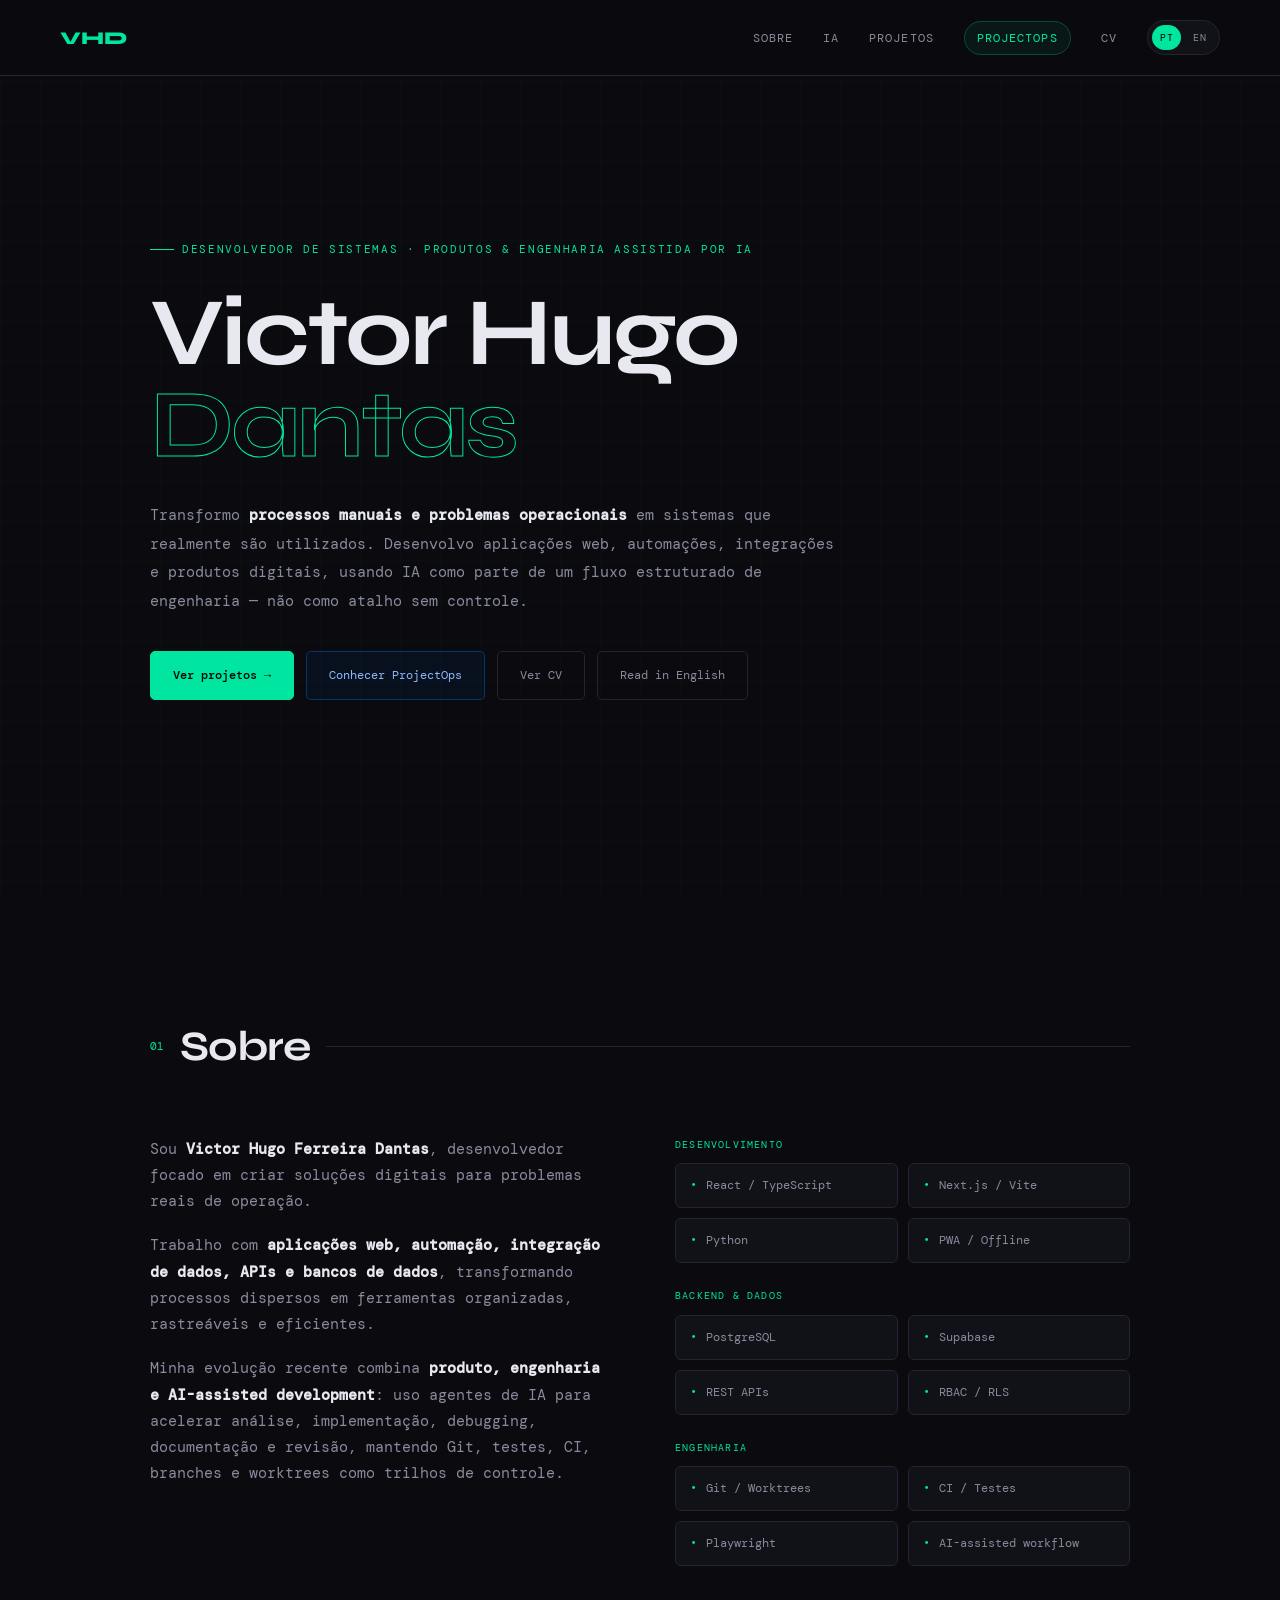
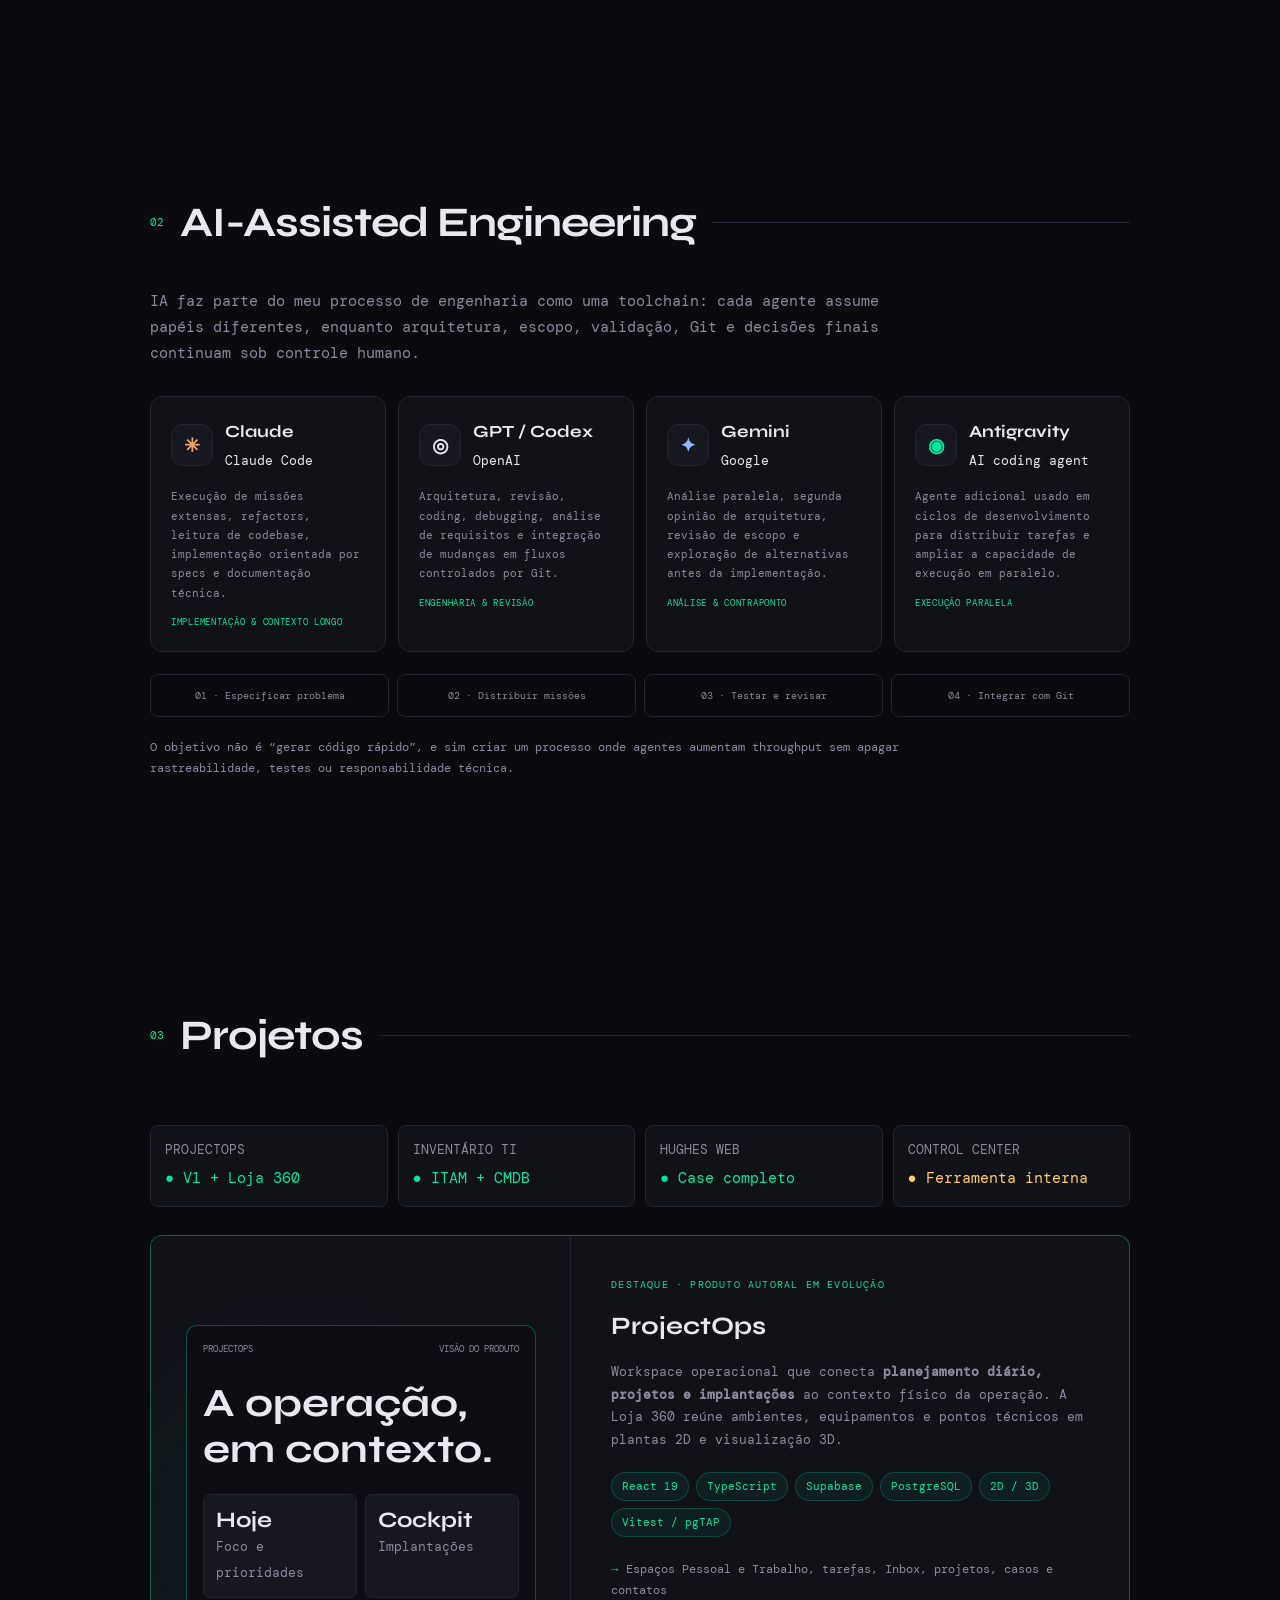
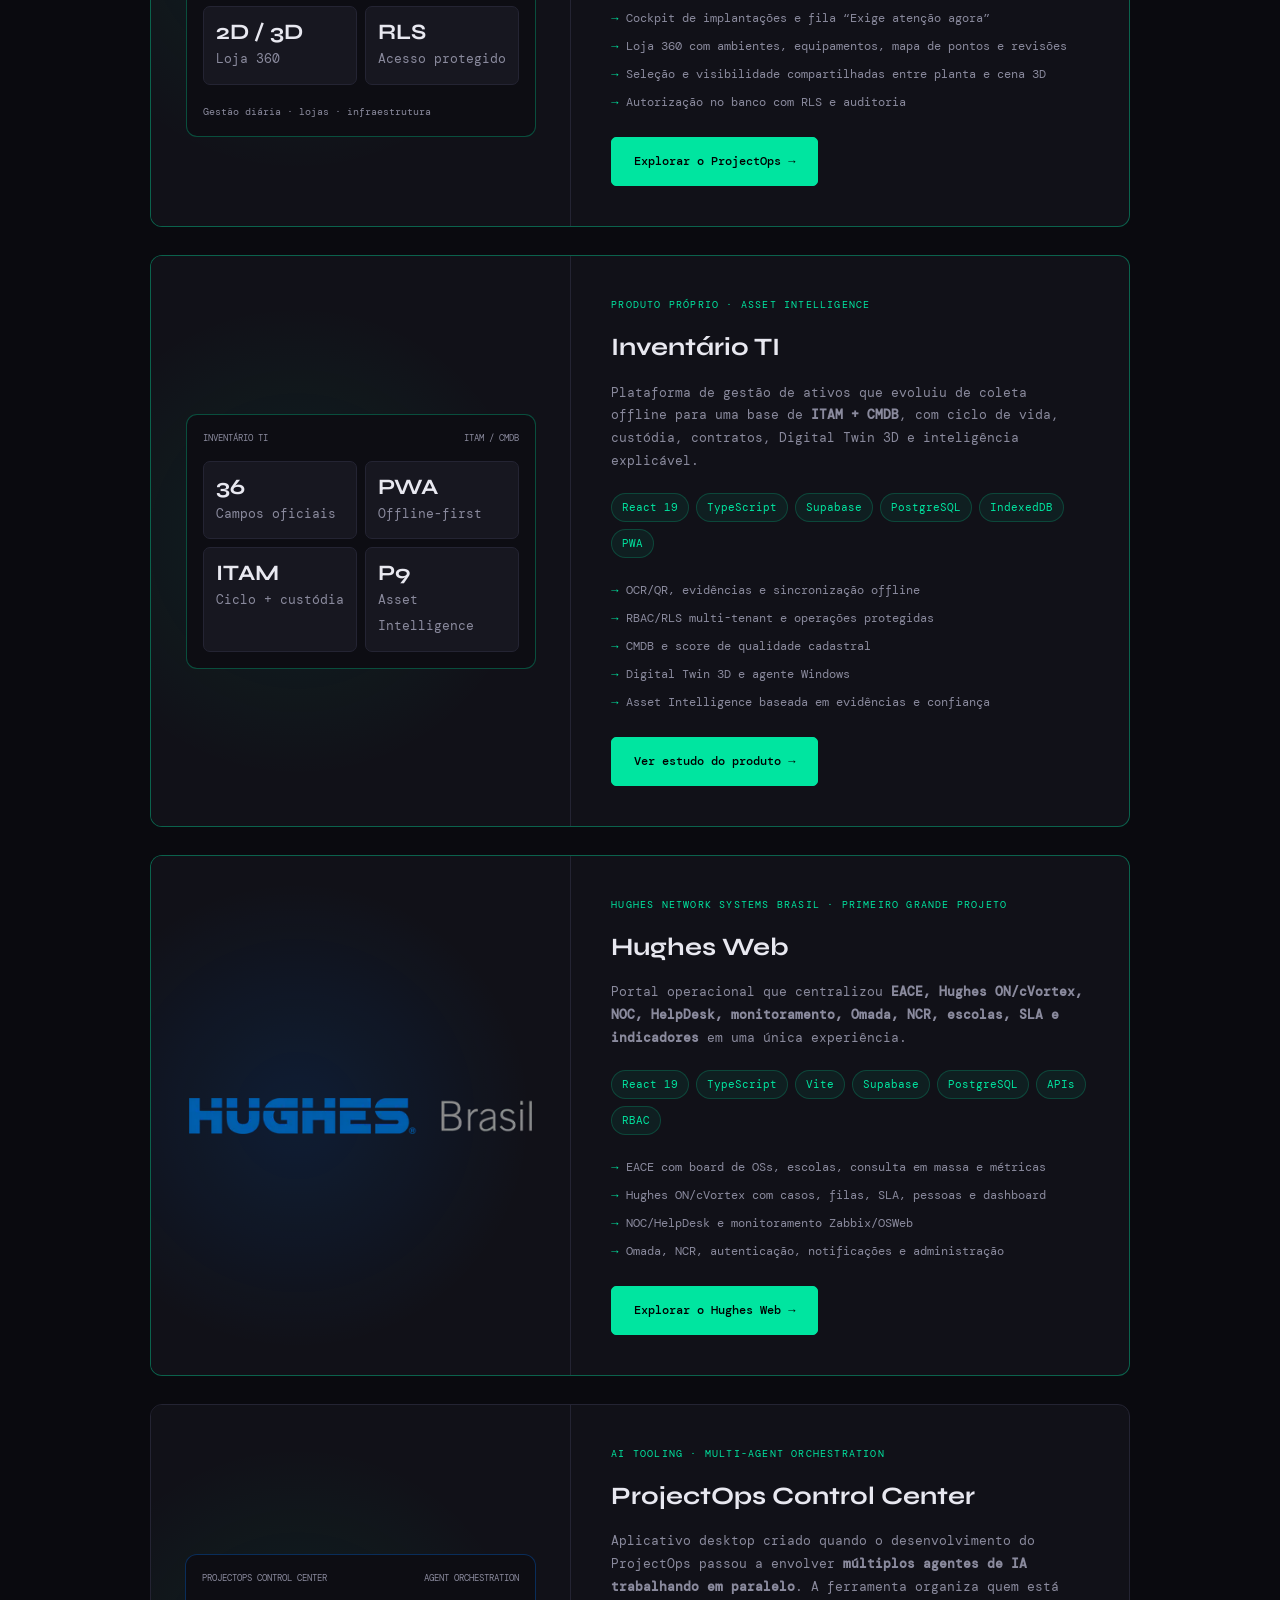
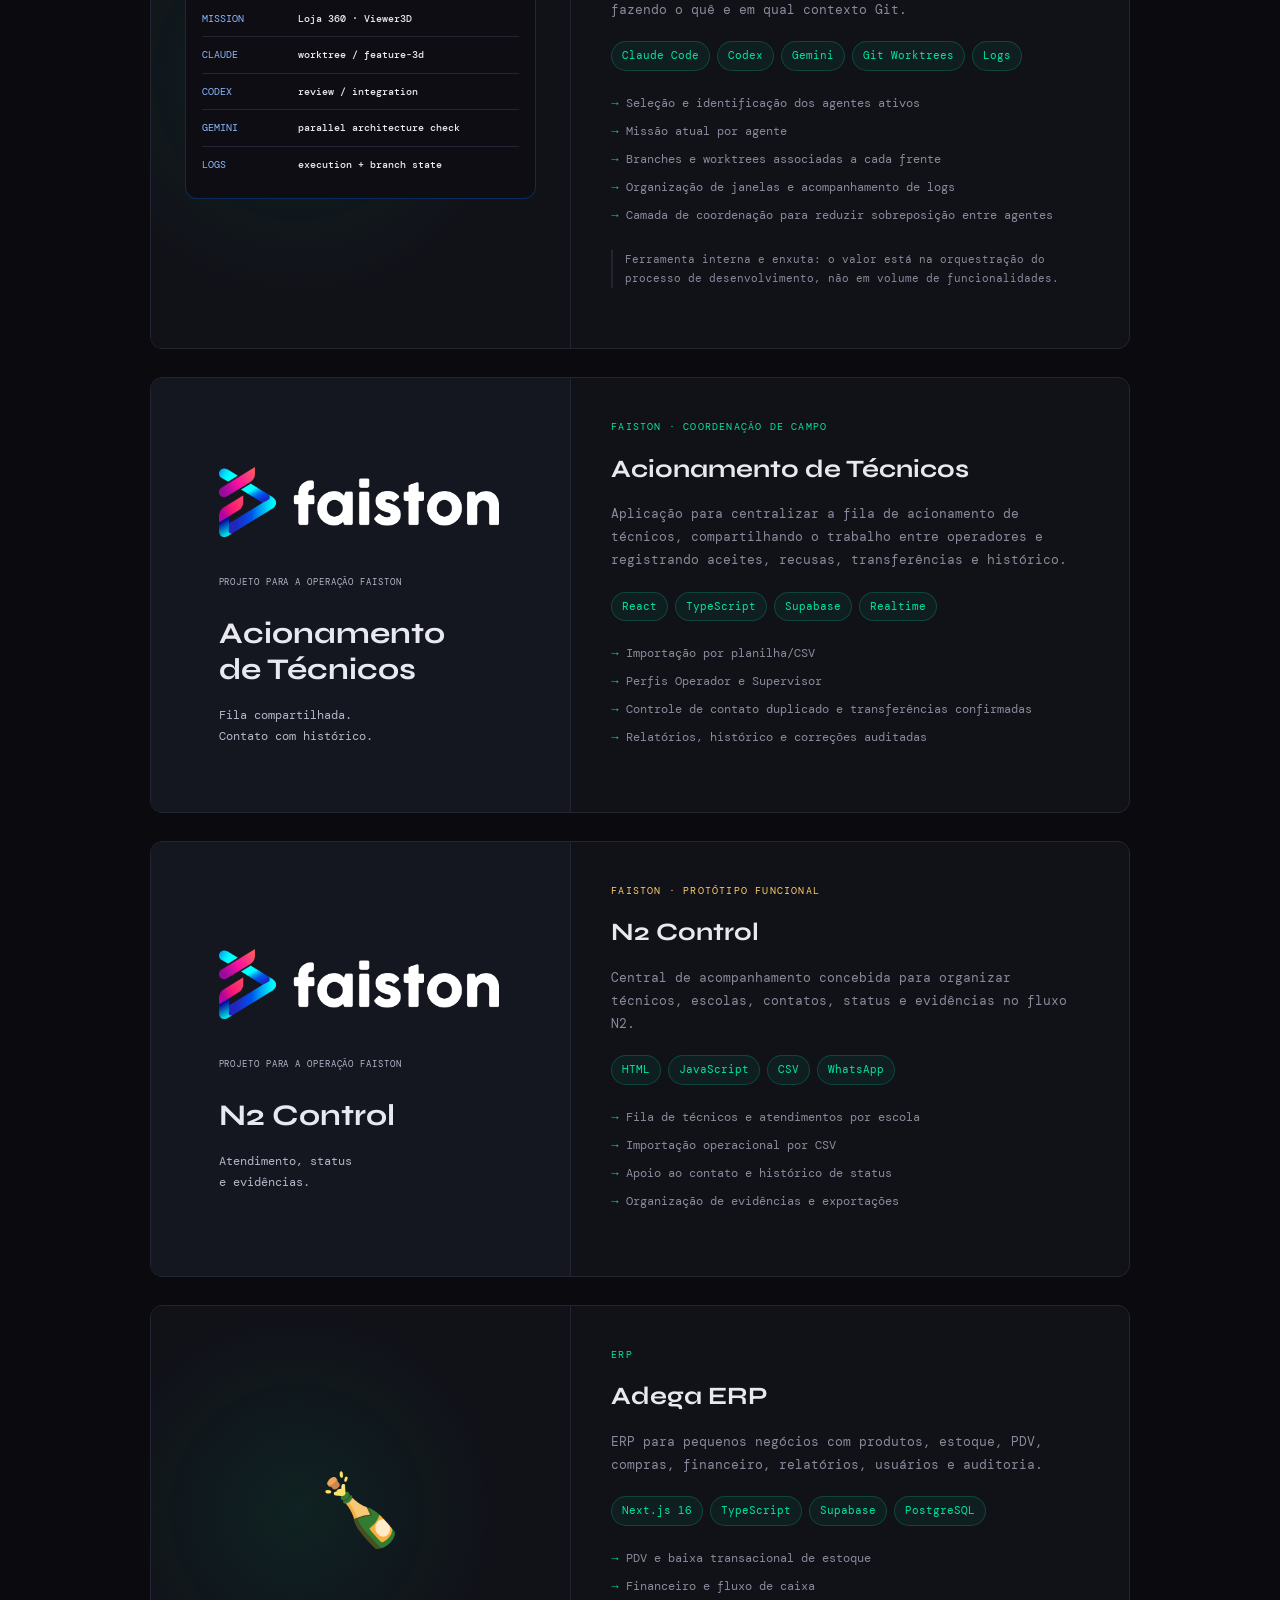
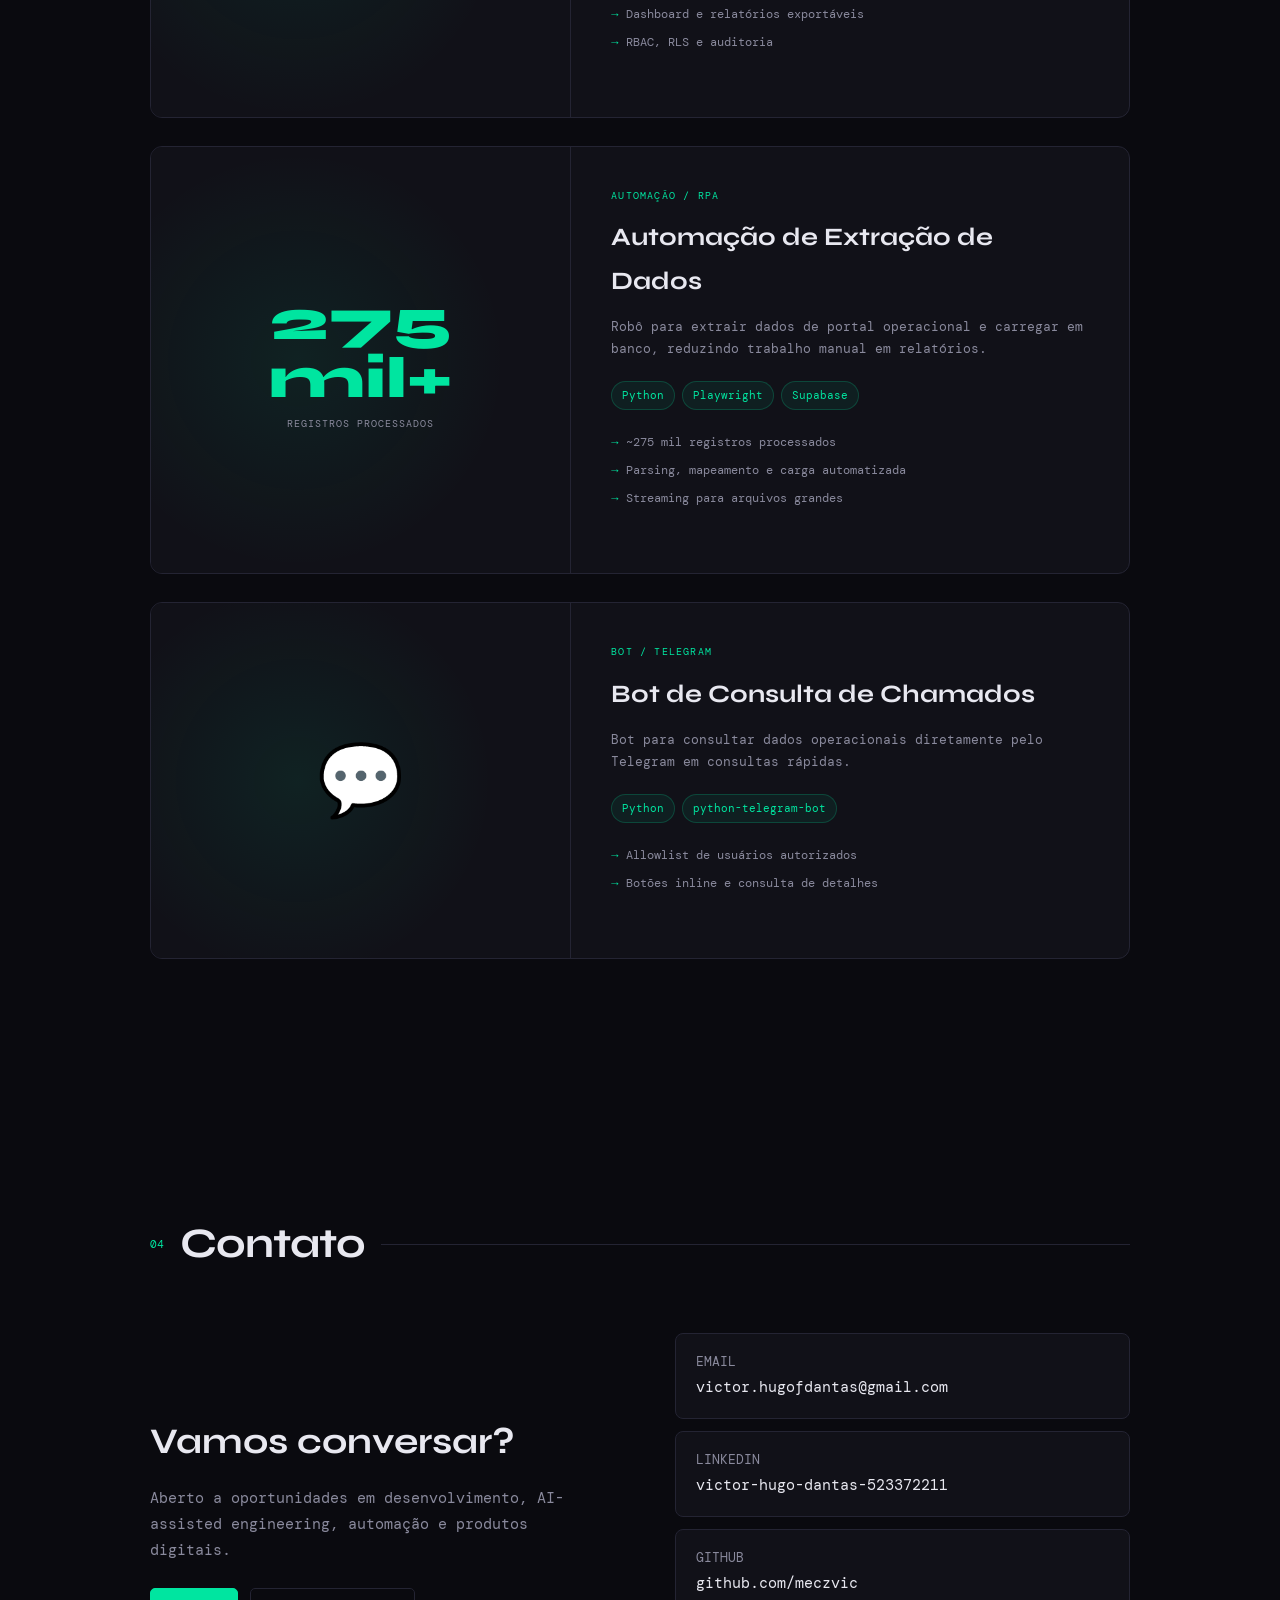
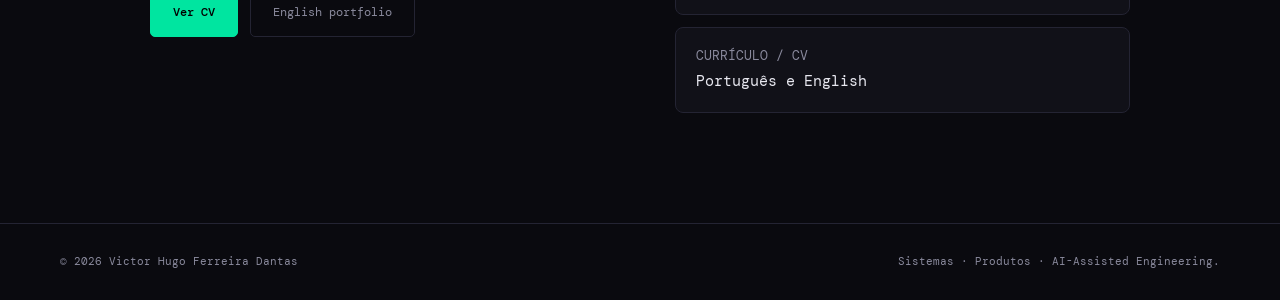
==== commit 08aca1e5: "feat: add AI toolchain and bilingual entry point" ====
--- a/index.html
+++ b/index.html
@@ -2,26 +2,32 @@
 <html lang="pt-BR">
 <head>
 <meta charset="UTF-8"><meta name="viewport" content="width=device-width,initial-scale=1">
-<title>Victor Hugo Dantas — Portfólio</title>
-<meta name="description" content="Portfólio de Victor Hugo Ferreira Dantas — sistemas, automações, integrações e produtos digitais.">
+<title>Victor Hugo Ferreira Dantas — Portfólio</title>
+<meta name="description" content="Portfólio de Victor Hugo Ferreira Dantas — sistemas, automação, AI-assisted engineering e produtos digitais.">
 <link rel="preconnect" href="https://fonts.googleapis.com"><link rel="preconnect" href="https://fonts.gstatic.com" crossorigin>
 <link href="https://fonts.googleapis.com/css2?family=Syne:wght@400;600;700;800&family=DM+Mono:wght@300;400;500&display=swap" rel="stylesheet">
 <link rel="stylesheet" href="styles.css?v=20261028-2">
+<style>
+.lang-switch{display:inline-flex;align-items:center;gap:4px;padding:4px;border:1px solid var(--border);border-radius:999px;background:var(--surface)}.lang-switch a{padding:4px 8px!important;border-radius:999px;font-size:10px!important;letter-spacing:.08em!important}.lang-switch a.active{background:var(--accent);color:#000!important}.ai-grid{display:grid;grid-template-columns:repeat(4,1fr);gap:12px;margin-bottom:18px}.ai-card{padding:20px;border:1px solid var(--border);border-radius:12px;background:var(--surface)}.ai-head{display:flex;align-items:center;gap:12px;margin-bottom:14px}.ai-mark{width:42px;height:42px;border-radius:11px;display:grid;place-items:center;background:var(--surface2);border:1px solid var(--border);font:700 19px var(--head)}.ai-mark.claude{color:#f0a56b}.ai-mark.openai{color:#e8e8f0}.ai-mark.gemini{color:#8bb9ff}.ai-mark.antigravity{color:var(--accent)}.ai-card h3{font-size:17px}.ai-card p{font-size:11px;color:var(--muted)}.ai-role{display:block;margin-top:12px;color:var(--accent);font-size:9px;text-transform:uppercase;letter-spacing:.08em}.ai-pipeline{display:grid;grid-template-columns:repeat(4,1fr);gap:8px;margin-top:22px}.ai-step{padding:12px;border:1px solid var(--border);border-radius:8px;color:var(--muted);font-size:10px;text-align:center}.control-visual{width:100%;max-width:360px;border:1px solid rgba(0,119,255,.3);border-radius:12px;padding:16px;background:#0d0d13}.control-row{display:grid;grid-template-columns:86px 1fr;gap:10px;padding:9px 0;border-bottom:1px solid var(--border);font-size:10px}.control-row:last-child{border-bottom:0}.control-row span:first-child{color:#8bb9ff;text-transform:uppercase}.control-row b{font-weight:500}.ai-note{max-width:820px;color:var(--muted);font-size:12px;margin-top:20px}.lang-mobile{display:none}@media(max-width:900px){.ai-grid{grid-template-columns:1fr 1fr}.ai-pipeline{grid-template-columns:1fr 1fr}}@media(max-width:800px){.lang-mobile{display:flex;margin-left:auto}.navlinks .lang-switch{display:none}}@media(max-width:520px){.ai-grid,.ai-pipeline{grid-template-columns:1fr}}
+</style>
 </head>
 <body>
-<nav><a class="logo" href="#hero">VHD</a><ul class="navlinks"><li><a href="#sobre">Sobre</a></li><li><a href="#projetos">Projetos</a></li><li><a class="nav-product" href="projectops.html">ProjectOps</a></li><li><a href="cv.html">CV</a></li><li><a href="#contato">Contato</a></li></ul></nav>
-<section id="hero" class="container hero"><div class="eyebrow">Desenvolvedor de Sistemas & Criador de Produtos</div><h1>Victor Hugo<br><span>Dantas</span></h1><p>Transformo <strong>processos manuais e problemas operacionais</strong> em sistemas que realmente são utilizados. Desenvolvo aplicações web, automações, integrações e produtos digitais com foco em eficiência, dados, segurança e experiência de uso.</p><div class="actions"><a class="btn primary" href="#projetos">Ver projetos →</a><a class="btn blue" href="projectops.html">Conhecer ProjectOps</a><a class="btn outline" href="cv.html">Ver CV</a><a class="btn outline" href="#contato">Entre em contato</a></div></section>
-<section id="sobre" class="container section"><div class="section-head reveal"><span class="num">01</span><h2>Sobre</h2><div class="line"></div></div><div class="about"><div class="reveal"><p>Sou <strong>Victor Hugo Ferreira Dantas</strong>, desenvolvedor focado em criar soluções digitais para problemas reais de operação.</p><p>Trabalho com <strong>aplicações web, automação, integração de dados, APIs e bancos de dados</strong>, transformando processos dispersos em ferramentas organizadas, rastreáveis e eficientes.</p><p>Meus projetos recentes conectam <strong>gestão operacional, coordenação de campo e contexto físico</strong>: ProjectOps, Acionamento de Técnicos e N2 Control. Combino produto, engenharia e experiência de uso com documentação, testes e evolução por fases.</p></div><div class="reveal"><div class="skill-group"><div class="skill-title">Desenvolvimento</div><div class="skills"><div class="skill">React</div><div class="skill">TypeScript</div><div class="skill">Next.js</div><div class="skill">Vite</div></div></div><div class="skill-group"><div class="skill-title">Backend & Dados</div><div class="skills"><div class="skill">Python</div><div class="skill">SQL / PostgreSQL</div><div class="skill">Supabase</div><div class="skill">REST APIs</div></div></div><div class="skill-group"><div class="skill-title">Automação & Engenharia</div><div class="skills"><div class="skill">Playwright</div><div class="skill">PWA / Offline</div><div class="skill">Git / CI</div><div class="skill">RBAC / RLS</div></div></div></div></div></section>
-<section id="projetos" class="container section"><div class="section-head reveal"><span class="num">02</span><h2>Projetos</h2><div class="line"></div></div><div class="status-grid reveal"><div class="status"><small>ProjectOps</small><span class="live">● V1 + Loja 360</span></div><div class="status"><small>Acionamento</small><span class="live">● Operação Faiston</span></div><div class="status"><small>N2 Control</small><span class="plan">● Protótipo funcional</span></div><div class="status"><small>Inventário TI</small><span class="live">● ITAM + CMDB</span></div></div>
-<article id="projectops" class="project featured reveal"><div class="visual ops-visual"><div class="mock"><div class="mocktop"><span>ProjectOps</span><span>Visão do produto</span></div><div class="ops-title">A operação,<br>em contexto.</div><div class="mockgrid"><div class="mockcard"><b>Hoje</b><small>Foco e prioridades</small></div><div class="mockcard"><b>Cockpit</b><small>Implantações</small></div><div class="mockcard"><b>2D / 3D</b><small>Loja 360</small></div><div class="mockcard"><b>RLS</b><small>Acesso protegido</small></div></div><p class="visual-caption">Gestão diária · lojas · infraestrutura</p></div></div><div class="info"><span class="tag">Destaque · Produto autoral em evolução</span><h3>ProjectOps</h3><p>Workspace operacional que conecta <strong>planejamento diário, projetos e implantações</strong> ao contexto físico da operação. A Loja 360 reúne ambientes, equipamentos e pontos técnicos em plantas 2D e visualização 3D.</p><div class="stack"><span>React 19</span><span>TypeScript</span><span>Supabase</span><span>PostgreSQL</span><span>2D / 3D</span><span>Vitest / pgTAP</span></div><ul class="features"><li>Espaços Pessoal e Trabalho, tarefas, Inbox, projetos, casos e contatos</li><li>Cockpit de implantações e fila “Exige atenção agora”</li><li>Loja 360 com ambientes, equipamentos, mapa de pontos e revisões</li><li>Seleção, isolamento e visibilidade compartilhados entre 2D e 3D</li><li>Autorização no banco com RLS e auditoria</li></ul><p class="project-note">V1 e Loja 360 implementadas; Atlas e novos fluxos operacionais seguem em evolução.</p><a class="btn primary" href="projectops.html">Explorar o ProjectOps →</a></div></article>
-<article id="acionamento" class="project reveal"><div class="visual faiston-visual"><div class="brand-project"><img src="assets/faiston-branco.png" alt="Faiston" width="280" height="71" style="display:block;width:100%;max-width:280px;height:auto" loading="lazy"><span class="brand-context">Projeto para a operação Faiston</span><h4>Acionamento<br>de Técnicos</h4><p>Fila compartilhada.<br>Contato com histórico.</p></div></div><div class="info"><span class="tag">Faiston · Coordenação de campo</span><h3>Acionamento de Técnicos</h3><p>Aplicação para centralizar a <strong>fila de acionamento de técnicos da operação Faiston</strong>. Compartilha o trabalho entre operadores e registra aceites, recusas, transferências e histórico dos contatos.</p><div class="stack"><span>React</span><span>TypeScript</span><span>Vite</span><span>Supabase</span><span>Realtime</span></div><ul class="features"><li>Importação de atendimentos e técnicos por planilhas e CSV</li><li>Perfis de Operador e Supervisor com responsabilidades distintas</li><li>Controle de contato duplicado por técnico e escola</li><li>Transferências confirmadas pelo destinatário</li><li>Bloqueio global condicionado à aprovação do Supervisor</li><li>Relatórios, histórico e correções auditadas</li></ul><p class="project-note">V1 online implementada. A entrada de dados utiliza arquivos importados.</p><a class="btn outline" href="https://github.com/meczvic/ACIONAMENTO-TECNICO" target="_blank" rel="noopener noreferrer">Ver repositório →</a></div></article>
-<article id="n2" class="project reveal"><div class="visual faiston-visual"><div class="brand-project"><img src="assets/faiston-branco.png" alt="Faiston" width="280" height="71" style="display:block;width:100%;max-width:280px;height:auto" loading="lazy"><span class="brand-context">Projeto para a operação Faiston</span><h4>N2 Control</h4><p>Do acompanhamento<br>à organização das evidências.</p></div></div><div class="info"><span class="tag warn">Faiston · Protótipo funcional em evolução</span><h3>N2 Control</h3><p>Central de acompanhamento de campo concebida para apoiar o <strong>fluxo N2 da operação Faiston</strong>: organizar técnicos, escolas, contatos, status e evidências em uma ferramenta própria.</p><div class="stack"><span>HTML</span><span>JavaScript</span><span>CSV</span><span>WhatsApp</span><span>Evidências</span></div><ul class="features"><li>Fila de técnicos e acompanhamento de atendimentos por escola</li><li>Importação de base operacional por CSV do Go.On</li><li>Apoio ao contato via WhatsApp e histórico de status</li><li>Local de atendimento e deslocamento informados pelo operador</li><li>Organização de evidências e exportações ZIP/CSV no protótipo</li></ul><p class="project-note">Projeto independente do ProjectOps. Integração com SharePoint e automatização completa do fluxo são próximos passos; o protótipo segue em validação.</p></div></article>
-<article class="project featured reveal"><div class="visual"><div class="mock"><div class="mocktop"><span>Inventário TI</span><span>ITAM / CMDB · Offline-first</span></div><div class="mockgrid"><div class="mockcard"><b>36</b><small>Campos oficiais</small></div><div class="mockcard"><b>PWA</b><small>Offline-first</small></div><div class="mockcard"><b>ITAM</b><small>Ciclo + custódia</small></div><div class="mockcard"><b>P9</b><small>Asset Intelligence</small></div></div></div></div><div class="info"><span class="tag">Produto Próprio · P9 Asset Intelligence</span><h3>Inventário TI</h3><p>Plataforma de gestão de ativos que evoluiu de uma coleta offline para uma base de <strong>ITAM + CMDB</strong>, reunindo inventário, ciclo de vida, custódia, contratos, relações técnicas, Digital Twin 3D e inteligência explicável.</p><div class="stack"><span>React 19</span><span>TypeScript</span><span>Vite</span><span>Tailwind CSS 4</span><span>Supabase</span><span>PostgreSQL</span><span>IndexedDB</span><span>PWA</span></div><ul class="features"><li>Contrato de 36 campos, OCR/QR, evidências e sincronização offline</li><li>RBAC/RLS multi-tenant, CAS e operações sensíveis protegidas</li><li>Ciclo de vida ITAM, custódia, empréstimos, devoluções, garantias e contratos</li><li>CMDB com relações entre ativos e score de qualidade cadastral</li><li>Digital Twin 3D com modelos GLB privados e contexto físico</li><li>Agente Windows para coleta técnica assistida</li><li>Asset Intelligence determinística com severidade, confiança, evidências e prioridades</li><li>Hardening mobile em homologação real: touch, safe areas, modais, formulários e dashboard responsivo</li></ul><div class="actions"><a class="btn primary" href="inventario-ti.html">Ver estudo do produto →</a><a class="btn outline" href="mailto:victor.hugofdantas@gmail.com?subject=Interesse%20no%20Invent%C3%A1rio%20TI">Solicitar demonstração</a></div></div></article>
-<article class="project reveal"><div class="visual"><div class="icon">🍾</div></div><div class="info"><span class="tag">ERP · Implementação concluída até Fase 9</span><h3>Adega ERP</h3><p>ERP para pequenos negócios de alimentação e bebidas com operação integrada de produtos, estoque, PDV, compras, financeiro, relatórios, usuários e auditoria.</p><div class="stack"><span>Next.js 16</span><span>TypeScript</span><span>Tailwind CSS 4</span><span>Supabase</span><span>PostgreSQL</span><span>Recharts</span><span>Vitest</span></div><ul class="features"><li>PDV com múltiplas formas de pagamento, baixa de estoque e cancelamento transacional</li><li>Compras parceladas, contas a pagar/receber e fluxo de caixa</li><li>Dashboard gerencial com faturamento, lucro, margem e comparação de períodos</li><li>Relatórios exportáveis de vendas, estoque, clientes, fornecedores e financeiro</li><li>RBAC em três camadas, RLS, auditoria e histórico de login</li><li>59 testes de validação, estados de loading/erro e atalhos de teclado no PDV</li></ul></div></article>
-<article id="hughes-web" class="project featured reveal"><div class="visual" style="background:radial-gradient(circle at 35% 50%,rgba(0,119,255,.12),transparent 62%),var(--surface);padding:38px"><img src="assets/hughes-brasil.webp" alt="Hughes Brasil" width="1470" height="154" style="display:block;width:100%;max-width:520px;height:auto" loading="lazy"></div><div class="info"><span class="tag">Hughes Network Systems Brasil · Primeiro grande projeto</span><h3>Hughes Web</h3><p>Portal operacional que evoluiu para centralizar <strong>EACE, Hughes ON/cVortex, NOC, HelpDesk, monitoramento, Omada, NCR, escolas, SLA e indicadores</strong> em uma única experiência.</p><div class="stack"><span>React 19</span><span>TypeScript</span><span>Vite</span><span>Supabase</span><span>PostgreSQL</span><span>APIs</span><span>RBAC</span></div><ul class="features"><li>EACE com board de OSs, escolas, consulta em massa, importação e métricas</li><li>Hughes ON/cVortex com casos, filas, SLA, pessoas, dashboard e histórico</li><li>NOC e HelpDesk com visão consolidada da operação</li><li>Monitoramento com Zabbix/OSWeb e saúde da rede via Omada</li><li>NCR, autenticação, perfis de acesso, notificações e administração</li></ul><div class="actions"><a class="btn primary" href="hughes-web.html">Explorar o Hughes Web →</a></div></div></article>
-<article class="project reveal"><div class="visual"><div class="metric">275 mil+<span>registros processados</span></div></div><div class="info"><span class="tag">Automação / RPA</span><h3>Automação de Extração de Dados</h3><p>Robô para extração automatizada de dados de portal operacional e carga em banco, reduzindo trabalho manual na geração de relatórios e indicadores.</p><div class="stack"><span>Python</span><span>Playwright</span><span>Supabase</span></div><ul class="features"><li>Extração de aproximadamente 275 mil registros</li><li>Carga automatizada em banco de dados</li><li>Parsing e mapeamento de colunas</li><li>Processamento em streaming para arquivos grandes</li></ul></div></article>
-<article class="project reveal"><div class="visual"><div class="icon">💬</div></div><div class="info"><span class="tag">Bot / Telegram</span><h3>Bot de Consulta de Chamados</h3><p>Bot para consultar dados operacionais diretamente pelo Telegram, evitando abrir o portal web em consultas rápidas.</p><div class="stack"><span>Python</span><span>python-telegram-bot</span></div><ul class="features"><li>Allowlist de usuários autorizados</li><li>Botões inline e consulta de detalhes</li></ul></div></article></section>
-<section id="contato" class="container section"><div class="section-head reveal"><span class="num">03</span><h2>Contato</h2><div class="line"></div></div><div class="contact"><div class="reveal"><h3>Vamos conversar?</h3><p>Aberto a oportunidades profissionais e conversas sobre sistemas operacionais, automação e produtos digitais como ProjectOps e Inventário TI.</p><div class="actions"><a class="btn primary" href="projectops.html">Conhecer ProjectOps</a><a class="btn outline" href="cv.html">Ver CV</a></div></div><div class="contact-links reveal"><a class="contact-link" href="mailto:victor.hugofdantas@gmail.com"><small>Email</small>victor.hugofdantas@gmail.com</a><a class="contact-link" href="https://www.linkedin.com/in/victor-hugo-dantas-523372211" target="_blank" rel="noopener noreferrer"><small>LinkedIn</small>victor-hugo-dantas-523372211</a><a class="contact-link" href="https://github.com/meczvic" target="_blank" rel="noopener noreferrer"><small>GitHub</small>github.com/meczvic</a><a class="contact-link" href="cv.html"><small>Currículo / CV</small>Português e English</a></div></div></section>
-<footer><span>© 2026 Victor Hugo Ferreira Dantas</span><span>Sistemas, automação e produtos digitais.</span></footer>
-<script>const o=new IntersectionObserver(e=>e.forEach(x=>x.isIntersecting&&x.target.classList.add('visible')),{threshold:.1});document.querySelectorAll('.reveal').forEach(x=>o.observe(x));</script>
-</body></html>+<a class="skip-link" href="#hero">Pular para o conteúdo</a>
+<nav><a class="logo" href="#hero">VHD</a><ul class="navlinks"><li><a href="#sobre">Sobre</a></li><li><a href="#ia">IA</a></li><li><a href="#projetos">Projetos</a></li><li><a class="nav-product" href="projectops.html">ProjectOps</a></li><li><a href="cv.html">CV</a></li><li class="lang-switch"><a class="active" href="index.html" aria-current="page">PT</a><a href="en/index.html" data-set-lang="en">EN</a></li></ul><div class="lang-switch lang-mobile"><a class="active" href="index.html">PT</a><a href="en/index.html" data-set-lang="en">EN</a></div></nav>
+<section id="hero" class="container hero"><div class="eyebrow">Desenvolvedor de Sistemas · Produtos & Engenharia Assistida por IA</div><h1>Victor Hugo<br><span>Dantas</span></h1><p>Transformo <strong>processos manuais e problemas operacionais</strong> em sistemas que realmente são utilizados. Desenvolvo aplicações web, automações, integrações e produtos digitais, usando IA como parte de um fluxo estruturado de engenharia — não como atalho sem controle.</p><div class="actions"><a class="btn primary" href="#projetos">Ver projetos →</a><a class="btn blue" href="projectops.html">Conhecer ProjectOps</a><a class="btn outline" href="cv.html">Ver CV</a><a class="btn outline" href="en/index.html" data-set-lang="en">Read in English</a></div></section>
+<section id="sobre" class="container section"><div class="section-head reveal"><span class="num">01</span><h2>Sobre</h2><div class="line"></div></div><div class="about"><div class="reveal"><p>Sou <strong>Victor Hugo Ferreira Dantas</strong>, desenvolvedor focado em criar soluções digitais para problemas reais de operação.</p><p>Trabalho com <strong>aplicações web, automação, integração de dados, APIs e bancos de dados</strong>, transformando processos dispersos em ferramentas organizadas, rastreáveis e eficientes.</p><p>Minha evolução recente combina <strong>produto, engenharia e AI-assisted development</strong>: uso agentes de IA para acelerar análise, implementação, debugging, documentação e revisão, mantendo Git, testes, CI, branches e worktrees como trilhos de controle.</p></div><div class="reveal"><div class="skill-group"><div class="skill-title">Desenvolvimento</div><div class="skills"><div class="skill">React / TypeScript</div><div class="skill">Next.js / Vite</div><div class="skill">Python</div><div class="skill">PWA / Offline</div></div></div><div class="skill-group"><div class="skill-title">Backend & Dados</div><div class="skills"><div class="skill">PostgreSQL</div><div class="skill">Supabase</div><div class="skill">REST APIs</div><div class="skill">RBAC / RLS</div></div></div><div class="skill-group"><div class="skill-title">Engenharia</div><div class="skills"><div class="skill">Git / Worktrees</div><div class="skill">CI / Testes</div><div class="skill">Playwright</div><div class="skill">AI-assisted workflow</div></div></div></div></div></section>
+<section id="ia" class="container section"><div class="section-head reveal"><span class="num">02</span><h2>AI-Assisted Engineering</h2><div class="line"></div></div><p class="section-intro">IA faz parte do meu processo de engenharia como uma toolchain: cada agente assume papéis diferentes, enquanto arquitetura, escopo, validação, Git e decisões finais continuam sob controle humano.</p><div class="ai-grid reveal"><article class="ai-card"><div class="ai-head"><div class="ai-mark claude">✳</div><div><h3>Claude</h3><small>Claude Code</small></div></div><p>Execução de missões extensas, refactors, leitura de codebase, implementação orientada por specs e documentação técnica.</p><span class="ai-role">Implementação & contexto longo</span></article><article class="ai-card"><div class="ai-head"><div class="ai-mark openai">◎</div><div><h3>GPT / Codex</h3><small>OpenAI</small></div></div><p>Arquitetura, revisão, coding, debugging, análise de requisitos e integração de mudanças em fluxos controlados por Git.</p><span class="ai-role">Engenharia & revisão</span></article><article class="ai-card"><div class="ai-head"><div class="ai-mark gemini">✦</div><div><h3>Gemini</h3><small>Google</small></div></div><p>Análise paralela, segunda opinião de arquitetura, revisão de escopo e exploração de alternativas antes da implementação.</p><span class="ai-role">Análise & contraponto</span></article><article class="ai-card"><div class="ai-head"><div class="ai-mark antigravity">◉</div><div><h3>Antigravity</h3><small>AI coding agent</small></div></div><p>Agente adicional usado em ciclos de desenvolvimento para distribuir tarefas e ampliar a capacidade de execução em paralelo.</p><span class="ai-role">Execução paralela</span></article></div><div class="ai-pipeline reveal"><div class="ai-step">01 · Especificar problema</div><div class="ai-step">02 · Distribuir missões</div><div class="ai-step">03 · Testar e revisar</div><div class="ai-step">04 · Integrar com Git</div></div><p class="ai-note reveal">O objetivo não é “gerar código rápido”, e sim criar um processo onde agentes aumentam throughput sem apagar rastreabilidade, testes ou responsabilidade técnica.</p></section>
+<section id="projetos" class="container section"><div class="section-head reveal"><span class="num">03</span><h2>Projetos</h2><div class="line"></div></div><div class="status-grid reveal"><div class="status"><small>ProjectOps</small><span class="live">● V1 + Loja 360</span></div><div class="status"><small>Inventário TI</small><span class="live">● ITAM + CMDB</span></div><div class="status"><small>Hughes Web</small><span class="live">● Case completo</span></div><div class="status"><small>Control Center</small><span class="plan">● Ferramenta interna</span></div></div>
+<article id="projectops" class="project featured reveal"><div class="visual ops-visual"><div class="mock"><div class="mocktop"><span>ProjectOps</span><span>Visão do produto</span></div><div class="ops-title">A operação,<br>em contexto.</div><div class="mockgrid"><div class="mockcard"><b>Hoje</b><small>Foco e prioridades</small></div><div class="mockcard"><b>Cockpit</b><small>Implantações</small></div><div class="mockcard"><b>2D / 3D</b><small>Loja 360</small></div><div class="mockcard"><b>RLS</b><small>Acesso protegido</small></div></div><p class="visual-caption">Gestão diária · lojas · infraestrutura</p></div></div><div class="info"><span class="tag">Destaque · Produto autoral em evolução</span><h3>ProjectOps</h3><p>Workspace operacional que conecta <strong>planejamento diário, projetos e implantações</strong> ao contexto físico da operação. A Loja 360 reúne ambientes, equipamentos e pontos técnicos em plantas 2D e visualização 3D.</p><div class="stack"><span>React 19</span><span>TypeScript</span><span>Supabase</span><span>PostgreSQL</span><span>2D / 3D</span><span>Vitest / pgTAP</span></div><ul class="features"><li>Espaços Pessoal e Trabalho, tarefas, Inbox, projetos, casos e contatos</li><li>Cockpit de implantações e fila “Exige atenção agora”</li><li>Loja 360 com ambientes, equipamentos, mapa de pontos e revisões</li><li>Seleção e visibilidade compartilhadas entre planta e cena 3D</li><li>Autorização no banco com RLS e auditoria</li></ul><a class="btn primary" href="projectops.html">Explorar o ProjectOps →</a></div></article>
+<article id="inventario" class="project featured reveal"><div class="visual"><div class="mock"><div class="mocktop"><span>Inventário TI</span><span>ITAM / CMDB</span></div><div class="mockgrid"><div class="mockcard"><b>36</b><small>Campos oficiais</small></div><div class="mockcard"><b>PWA</b><small>Offline-first</small></div><div class="mockcard"><b>ITAM</b><small>Ciclo + custódia</small></div><div class="mockcard"><b>P9</b><small>Asset Intelligence</small></div></div></div></div><div class="info"><span class="tag">Produto próprio · Asset Intelligence</span><h3>Inventário TI</h3><p>Plataforma de gestão de ativos que evoluiu de coleta offline para uma base de <strong>ITAM + CMDB</strong>, com ciclo de vida, custódia, contratos, Digital Twin 3D e inteligência explicável.</p><div class="stack"><span>React 19</span><span>TypeScript</span><span>Supabase</span><span>PostgreSQL</span><span>IndexedDB</span><span>PWA</span></div><ul class="features"><li>OCR/QR, evidências e sincronização offline</li><li>RBAC/RLS multi-tenant e operações protegidas</li><li>CMDB e score de qualidade cadastral</li><li>Digital Twin 3D e agente Windows</li><li>Asset Intelligence baseada em evidências e confiança</li></ul><a class="btn primary" href="inventario-ti.html">Ver estudo do produto →</a></div></article>
+<article id="hughes-web" class="project featured reveal"><div class="visual" style="background:radial-gradient(circle at 35% 50%,rgba(0,119,255,.12),transparent 62%),var(--surface);padding:38px"><img src="assets/hughes-brasil.webp" alt="Hughes Brasil" width="1470" height="154" style="display:block;width:100%;max-width:520px;height:auto" loading="lazy"></div><div class="info"><span class="tag">Hughes Network Systems Brasil · Primeiro grande projeto</span><h3>Hughes Web</h3><p>Portal operacional que centralizou <strong>EACE, Hughes ON/cVortex, NOC, HelpDesk, monitoramento, Omada, NCR, escolas, SLA e indicadores</strong> em uma única experiência.</p><div class="stack"><span>React 19</span><span>TypeScript</span><span>Vite</span><span>Supabase</span><span>PostgreSQL</span><span>APIs</span><span>RBAC</span></div><ul class="features"><li>EACE com board de OSs, escolas, consulta em massa e métricas</li><li>Hughes ON/cVortex com casos, filas, SLA, pessoas e dashboard</li><li>NOC/HelpDesk e monitoramento Zabbix/OSWeb</li><li>Omada, NCR, autenticação, notificações e administração</li></ul><a class="btn primary" href="hughes-web.html">Explorar o Hughes Web →</a></div></article>
+<article id="control-center" class="project reveal"><div class="visual"><div class="control-visual"><div class="mocktop"><span>ProjectOps Control Center</span><span>Agent orchestration</span></div><div class="control-row"><span>Mission</span><b>Loja 360 · Viewer3D</b></div><div class="control-row"><span>Claude</span><b>worktree / feature-3d</b></div><div class="control-row"><span>Codex</span><b>review / integration</b></div><div class="control-row"><span>Gemini</span><b>parallel architecture check</b></div><div class="control-row"><span>Logs</span><b>execution + branch state</b></div></div></div><div class="info"><span class="tag">AI Tooling · Multi-agent orchestration</span><h3>ProjectOps Control Center</h3><p>Aplicativo desktop criado quando o desenvolvimento do ProjectOps passou a envolver <strong>múltiplos agentes de IA trabalhando em paralelo</strong>. A ferramenta organiza quem está fazendo o quê e em qual contexto Git.</p><div class="stack"><span>Claude Code</span><span>Codex</span><span>Gemini</span><span>Git Worktrees</span><span>Logs</span></div><ul class="features"><li>Seleção e identificação dos agentes ativos</li><li>Missão atual por agente</li><li>Branches e worktrees associadas a cada frente</li><li>Organização de janelas e acompanhamento de logs</li><li>Camada de coordenação para reduzir sobreposição entre agentes</li></ul><p class="project-note">Ferramenta interna e enxuta: o valor está na orquestração do processo de desenvolvimento, não em volume de funcionalidades.</p></div></article>
+<article id="acionamento" class="project reveal"><div class="visual faiston-visual"><div class="brand-project"><img src="assets/faiston-branco.png" alt="Faiston" width="280" height="71" loading="lazy"><span class="brand-context">Projeto para a operação Faiston</span><h4>Acionamento<br>de Técnicos</h4><p>Fila compartilhada.<br>Contato com histórico.</p></div></div><div class="info"><span class="tag">Faiston · Coordenação de campo</span><h3>Acionamento de Técnicos</h3><p>Aplicação para centralizar a fila de acionamento de técnicos, compartilhando o trabalho entre operadores e registrando aceites, recusas, transferências e histórico.</p><div class="stack"><span>React</span><span>TypeScript</span><span>Supabase</span><span>Realtime</span></div><ul class="features"><li>Importação por planilha/CSV</li><li>Perfis Operador e Supervisor</li><li>Controle de contato duplicado e transferências confirmadas</li><li>Relatórios, histórico e correções auditadas</li></ul></div></article>
+<article id="n2" class="project reveal"><div class="visual faiston-visual"><div class="brand-project"><img src="assets/faiston-branco.png" alt="Faiston" width="280" height="71" loading="lazy"><span class="brand-context">Projeto para a operação Faiston</span><h4>N2 Control</h4><p>Atendimento, status<br>e evidências.</p></div></div><div class="info"><span class="tag warn">Faiston · Protótipo funcional</span><h3>N2 Control</h3><p>Central de acompanhamento concebida para organizar técnicos, escolas, contatos, status e evidências no fluxo N2.</p><div class="stack"><span>HTML</span><span>JavaScript</span><span>CSV</span><span>WhatsApp</span></div><ul class="features"><li>Fila de técnicos e atendimentos por escola</li><li>Importação operacional por CSV</li><li>Apoio ao contato e histórico de status</li><li>Organização de evidências e exportações</li></ul></div></article>
+<article class="project reveal"><div class="visual"><div class="icon">🍾</div></div><div class="info"><span class="tag">ERP</span><h3>Adega ERP</h3><p>ERP para pequenos negócios com produtos, estoque, PDV, compras, financeiro, relatórios, usuários e auditoria.</p><div class="stack"><span>Next.js 16</span><span>TypeScript</span><span>Supabase</span><span>PostgreSQL</span></div><ul class="features"><li>PDV e baixa transacional de estoque</li><li>Financeiro e fluxo de caixa</li><li>Dashboard e relatórios exportáveis</li><li>RBAC, RLS e auditoria</li></ul></div></article>
+<article class="project reveal"><div class="visual"><div class="metric">275 mil+<span>registros processados</span></div></div><div class="info"><span class="tag">Automação / RPA</span><h3>Automação de Extração de Dados</h3><p>Robô para extrair dados de portal operacional e carregar em banco, reduzindo trabalho manual em relatórios.</p><div class="stack"><span>Python</span><span>Playwright</span><span>Supabase</span></div><ul class="features"><li>~275 mil registros processados</li><li>Parsing, mapeamento e carga automatizada</li><li>Streaming para arquivos grandes</li></ul></div></article>
+<article class="project reveal"><div class="visual"><div class="icon">💬</div></div><div class="info"><span class="tag">Bot / Telegram</span><h3>Bot de Consulta de Chamados</h3><p>Bot para consultar dados operacionais diretamente pelo Telegram em consultas rápidas.</p><div class="stack"><span>Python</span><span>python-telegram-bot</span></div><ul class="features"><li>Allowlist de usuários autorizados</li><li>Botões inline e consulta de detalhes</li></ul></div></article></section>
+<section id="contato" class="container section"><div class="section-head reveal"><span class="num">04</span><h2>Contato</h2><div class="line"></div></div><div class="contact"><div class="reveal"><h3>Vamos conversar?</h3><p>Aberto a oportunidades em desenvolvimento, AI-assisted engineering, automação e produtos digitais.</p><div class="actions"><a class="btn primary" href="cv.html">Ver CV</a><a class="btn outline" href="en/index.html" data-set-lang="en">English portfolio</a></div></div><div class="contact-links reveal"><a class="contact-link" href="mailto:victor.hugofdantas@gmail.com"><small>Email</small>victor.hugofdantas@gmail.com</a><a class="contact-link" href="https://www.linkedin.com/in/victor-hugo-dantas-523372211" target="_blank" rel="noopener noreferrer"><small>LinkedIn</small>victor-hugo-dantas-523372211</a><a class="contact-link" href="https://github.com/meczvic" target="_blank" rel="noopener noreferrer"><small>GitHub</small>github.com/meczvic</a><a class="contact-link" href="cv.html"><small>Currículo / CV</small>Português e English</a></div></div></section>
+<footer><span>© 2026 Victor Hugo Ferreira Dantas</span><span>Sistemas · Produtos · AI-Assisted Engineering.</span></footer>
+<script>document.querySelectorAll('[data-set-lang]').forEach(a=>a.addEventListener('click',()=>localStorage.setItem('portfolioLang',a.dataset.setLang)));const o=new IntersectionObserver(e=>e.forEach(x=>x.isIntersecting&&x.target.classList.add('visible')),{threshold:.1});document.querySelectorAll('.reveal').forEach(x=>o.observe(x));</script>
+</body></html>
